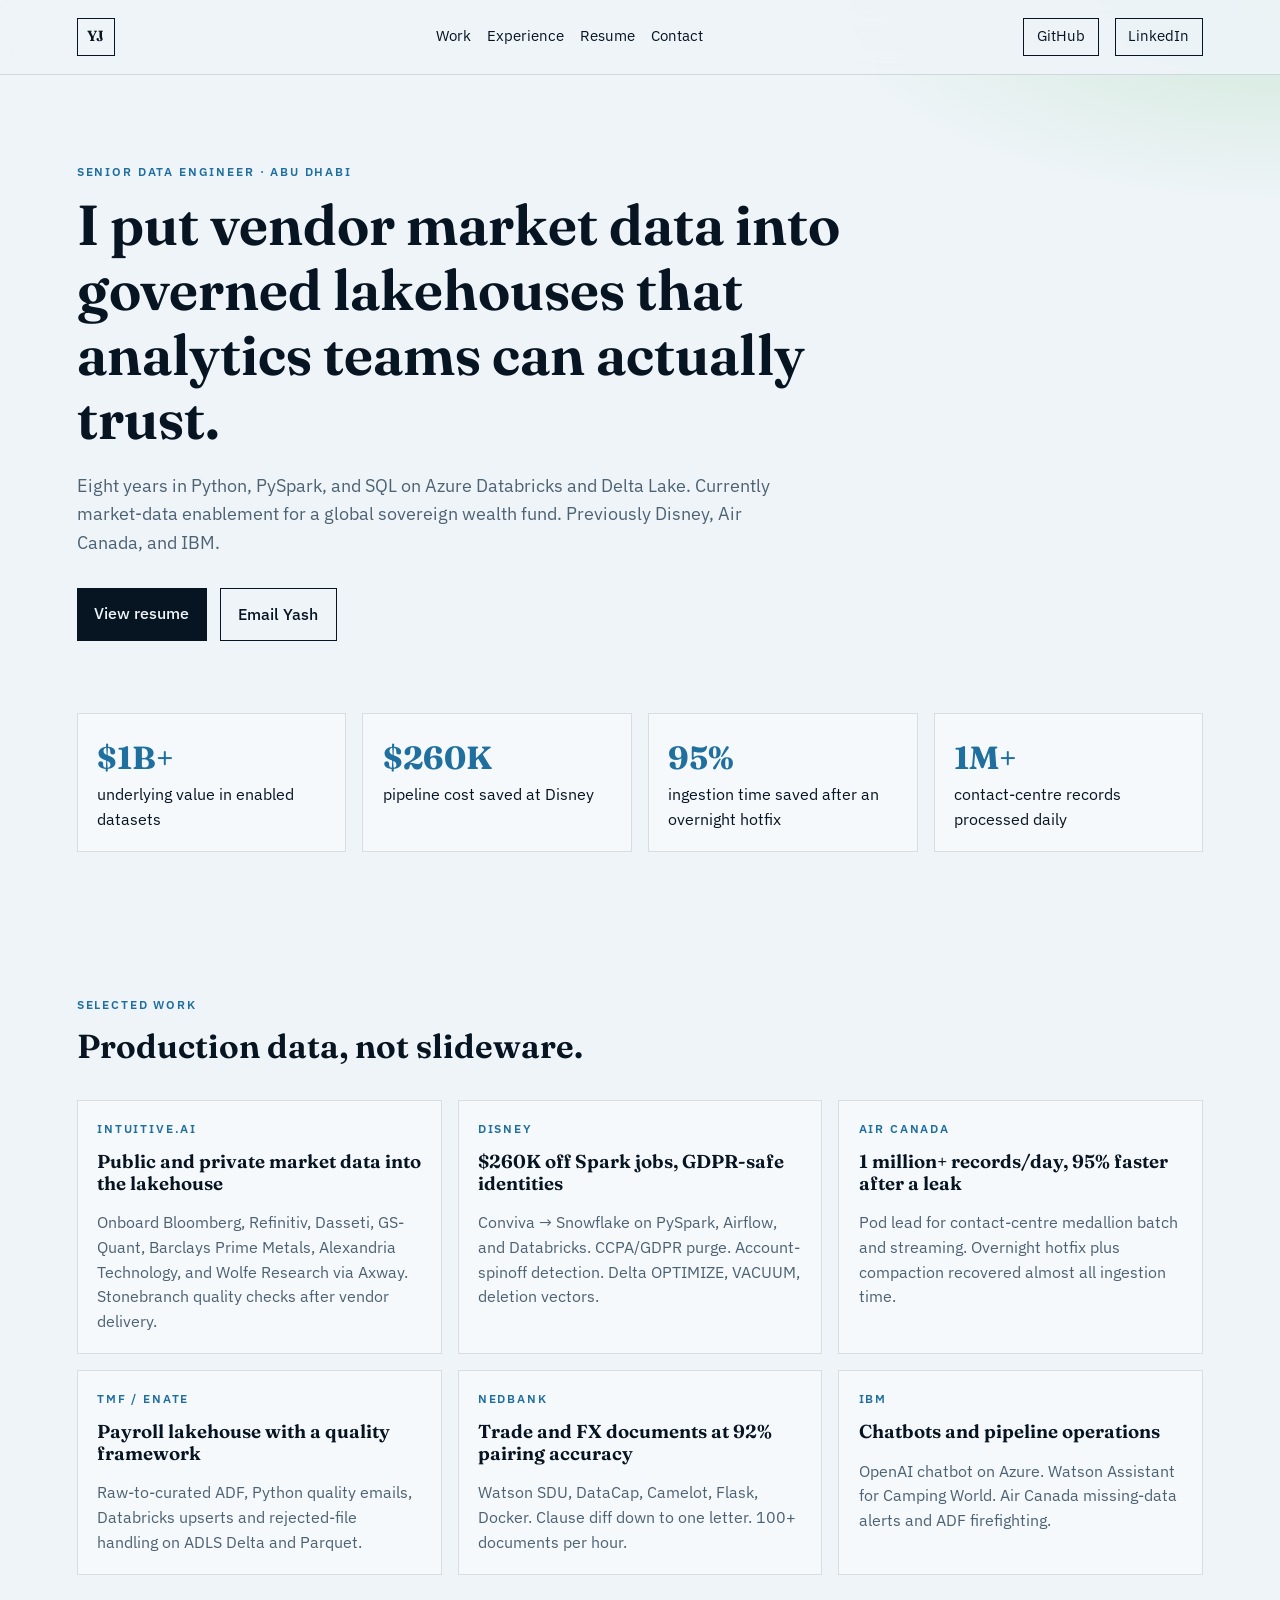
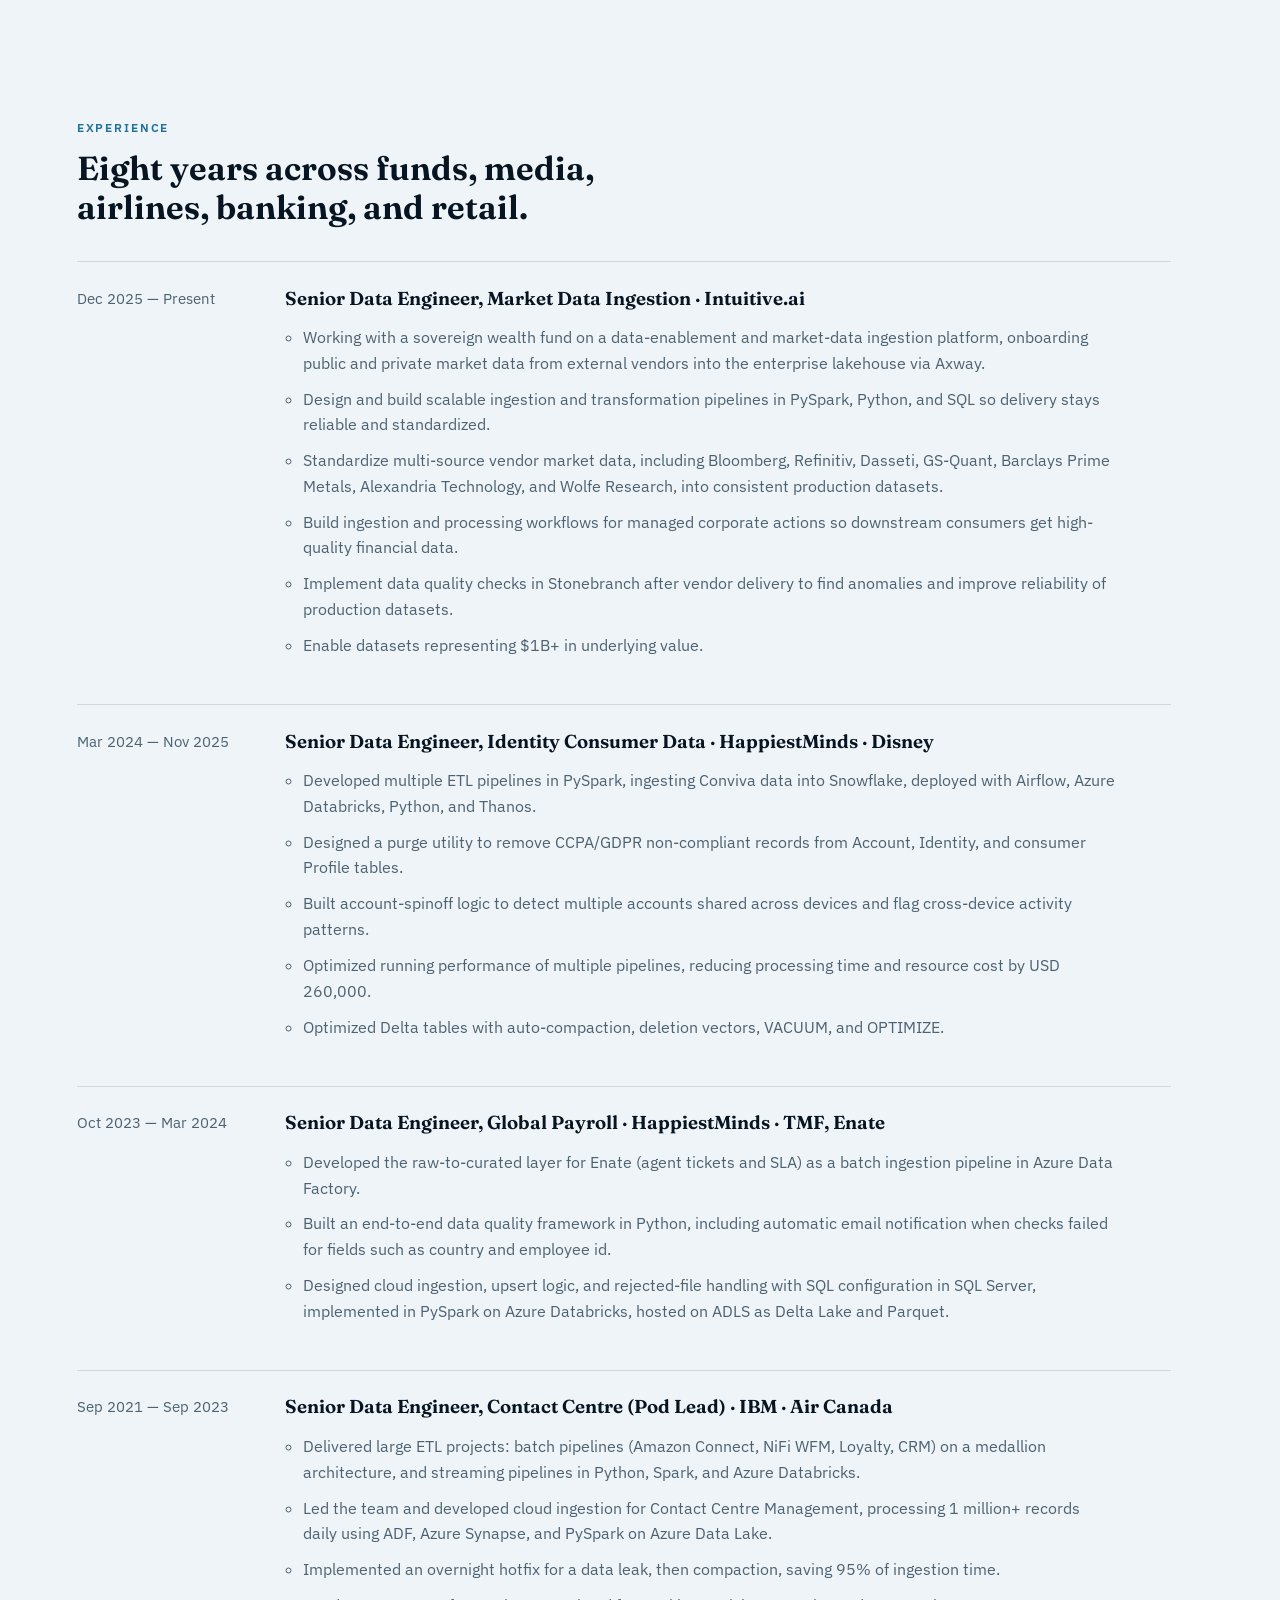
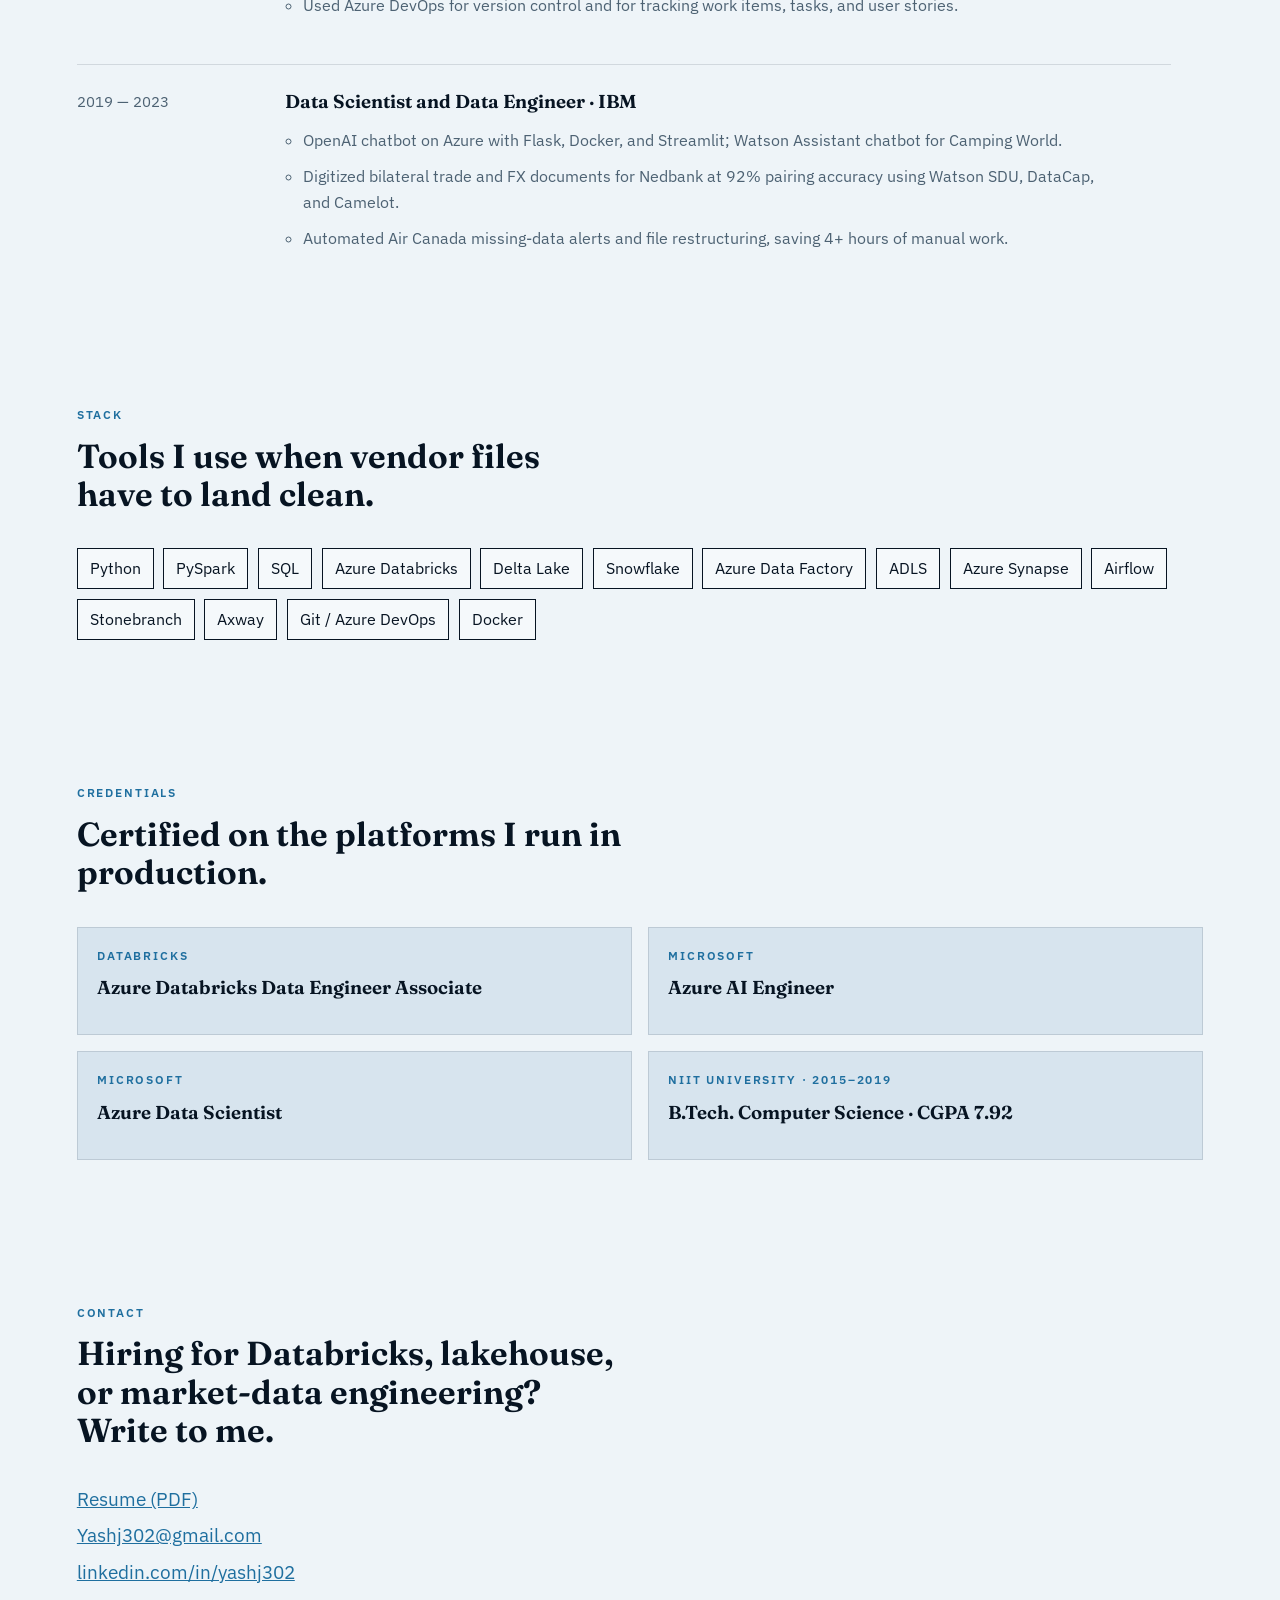
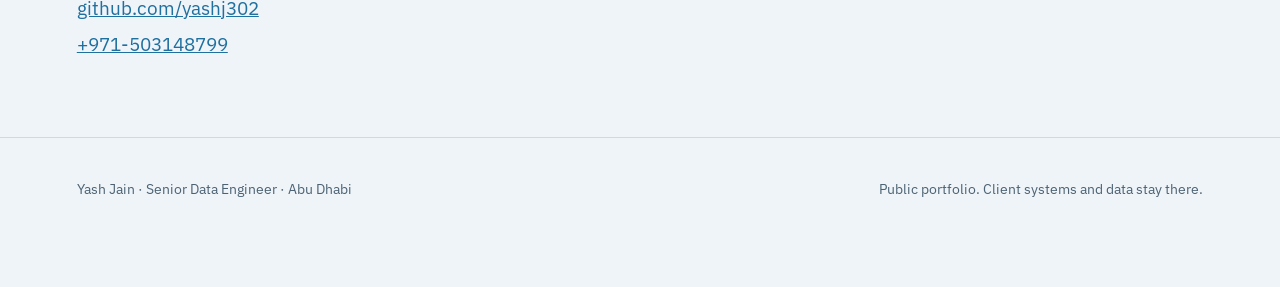
==== index.html @ 423d0233 "Rebuild the portfolio site from the current resume." ====
<!DOCTYPE html>
<html lang="en">
  <head>
    <meta charset="UTF-8" />
    <meta name="viewport" content="width=device-width, initial-scale=1" />
    <title>Yash Jain · Senior Data Engineer</title>
    <meta
      name="description"
      content="Yash Jain is a Senior Data Engineer in Abu Dhabi. Azure Databricks, PySpark, Delta Lake, Snowflake, and market-data ingestion."
    />
    <meta name="author" content="Yash Jain" />
    <link rel="canonical" href="https://yashj302.github.io/" />
    <link rel="icon" href="./favicon.svg" type="image/svg+xml" />
    <link rel="preconnect" href="https://fonts.googleapis.com" />
    <link rel="preconnect" href="https://fonts.gstatic.com" crossorigin />
    <link
      href="https://fonts.googleapis.com/css2?family=Fraunces:opsz,wght@9..144,500;9..144,640&family=IBM+Plex+Sans:wght@400;500;600&display=swap"
      rel="stylesheet"
    />
    <link rel="stylesheet" href="./styles.css" />
  </head>
  <body>
    <header class="nav">
      <a class="mark" href="#top">YJ</a>
      <nav aria-label="Primary">
        <a href="#selected">Work</a>
        <a href="#experience">Experience</a>
        <a href="./resume.html">Resume</a>
        <a href="#contact">Contact</a>
      </nav>
      <div class="nav-cta">
        <a class="ghost" href="https://github.com/yashj302" target="_blank" rel="noreferrer">GitHub</a>
        <a class="ghost" href="https://www.linkedin.com/in/yashj302/" target="_blank" rel="noreferrer">LinkedIn</a>
      </div>
    </header>

    <main id="top">
      <section class="hero">
        <p class="eyebrow">Senior Data Engineer · Abu Dhabi</p>
        <h1>I put vendor market data into governed lakehouses that analytics teams can actually trust.</h1>
        <p class="lede">
          Eight years in Python, PySpark, and SQL on Azure Databricks and Delta Lake. Currently market-data
          enablement for a global sovereign wealth fund. Previously Disney, Air Canada, and IBM.
        </p>
        <div class="cta-row">
          <a class="btn" href="./resume.html">View resume</a>
          <a class="btn btn-line" href="mailto:Yashj302@gmail.com">Email Yash</a>
        </div>
      </section>

      <section class="metrics" aria-label="Delivery metrics">
        <article><strong>$1B+</strong><span>underlying value in enabled datasets</span></article>
        <article><strong>$260K</strong><span>pipeline cost saved at Disney</span></article>
        <article><strong>95%</strong><span>ingestion time saved after an overnight hotfix</span></article>
        <article><strong>1M+</strong><span>contact-centre records processed daily</span></article>
      </section>

      <section id="selected" class="selected">
        <header class="section-head">
          <p class="eyebrow">Selected work</p>
          <h2>Production data, not slideware.</h2>
        </header>
        <div class="cases">
          <article>
            <p class="kicker">Intuitive.ai</p>
            <h3>Public and private market data into the lakehouse</h3>
            <p>Onboard Bloomberg, Refinitiv, Dasseti, GS-Quant, Barclays Prime Metals, Alexandria Technology, and Wolfe Research via Axway. Stonebranch quality checks after vendor delivery.</p>
          </article>
          <article>
            <p class="kicker">Disney</p>
            <h3>$260K off Spark jobs, GDPR-safe identities</h3>
            <p>Conviva → Snowflake on PySpark, Airflow, and Databricks. CCPA/GDPR purge. Account-spinoff detection. Delta OPTIMIZE, VACUUM, deletion vectors.</p>
          </article>
          <article>
            <p class="kicker">Air Canada</p>
            <h3>1 million+ records/day, 95% faster after a leak</h3>
            <p>Pod lead for contact-centre medallion batch and streaming. Overnight hotfix plus compaction recovered almost all ingestion time.</p>
          </article>
          <article>
            <p class="kicker">TMF / Enate</p>
            <h3>Payroll lakehouse with a quality framework</h3>
            <p>Raw-to-curated ADF, Python quality emails, Databricks upserts and rejected-file handling on ADLS Delta and Parquet.</p>
          </article>
          <article>
            <p class="kicker">Nedbank</p>
            <h3>Trade and FX documents at 92% pairing accuracy</h3>
            <p>Watson SDU, DataCap, Camelot, Flask, Docker. Clause diff down to one letter. 100+ documents per hour.</p>
          </article>
          <article>
            <p class="kicker">IBM</p>
            <h3>Chatbots and pipeline operations</h3>
            <p>OpenAI chatbot on Azure. Watson Assistant for Camping World. Air Canada missing-data alerts and ADF firefighting.</p>
          </article>
        </div>
      </section>

      <section id="experience" class="work">
        <header class="section-head">
          <p class="eyebrow">Experience</p>
          <h2>Eight years across funds, media, airlines, banking, and retail.</h2>
        </header>
        <ol class="timeline">
          <li>
            <div class="when">Dec 2025 — Present</div>
            <div class="what">
              <h3>Senior Data Engineer, Market Data Ingestion · Intuitive.ai</h3>
              <ul>
                <li>Working with a sovereign wealth fund on a data-enablement and market-data ingestion platform, onboarding public and private market data from external vendors into the enterprise lakehouse via Axway.</li>
                <li>Design and build scalable ingestion and transformation pipelines in PySpark, Python, and SQL so delivery stays reliable and standardized.</li>
                <li>Standardize multi-source vendor market data, including Bloomberg, Refinitiv, Dasseti, GS-Quant, Barclays Prime Metals, Alexandria Technology, and Wolfe Research, into consistent production datasets.</li>
                <li>Build ingestion and processing workflows for managed corporate actions so downstream consumers get high-quality financial data.</li>
                <li>Implement data quality checks in Stonebranch after vendor delivery to find anomalies and improve reliability of production datasets.</li>
                <li>Enable datasets representing $1B+ in underlying value.</li>
              </ul>
            </div>
          </li>
          <li>
            <div class="when">Mar 2024 — Nov 2025</div>
            <div class="what">
              <h3>Senior Data Engineer, Identity Consumer Data · HappiestMinds · Disney</h3>
              <ul>
                <li>Developed multiple ETL pipelines in PySpark, ingesting Conviva data into Snowflake, deployed with Airflow, Azure Databricks, Python, and Thanos.</li>
                <li>Designed a purge utility to remove CCPA/GDPR non-compliant records from Account, Identity, and consumer Profile tables.</li>
                <li>Built account-spinoff logic to detect multiple accounts shared across devices and flag cross-device activity patterns.</li>
                <li>Optimized running performance of multiple pipelines, reducing processing time and resource cost by USD 260,000.</li>
                <li>Optimized Delta tables with auto-compaction, deletion vectors, VACUUM, and OPTIMIZE.</li>
              </ul>
            </div>
          </li>
          <li>
            <div class="when">Oct 2023 — Mar 2024</div>
            <div class="what">
              <h3>Senior Data Engineer, Global Payroll · HappiestMinds · TMF, Enate</h3>
              <ul>
                <li>Developed the raw-to-curated layer for Enate (agent tickets and SLA) as a batch ingestion pipeline in Azure Data Factory.</li>
                <li>Built an end-to-end data quality framework in Python, including automatic email notification when checks failed for fields such as country and employee id.</li>
                <li>Designed cloud ingestion, upsert logic, and rejected-file handling with SQL configuration in SQL Server, implemented in PySpark on Azure Databricks, hosted on ADLS as Delta Lake and Parquet.</li>
              </ul>
            </div>
          </li>
          <li>
            <div class="when">Sep 2021 — Sep 2023</div>
            <div class="what">
              <h3>Senior Data Engineer, Contact Centre (Pod Lead) · IBM · Air Canada</h3>
              <ul>
                <li>Delivered large ETL projects: batch pipelines (Amazon Connect, NiFi WFM, Loyalty, CRM) on a medallion architecture, and streaming pipelines in Python, Spark, and Azure Databricks.</li>
                <li>Led the team and developed cloud ingestion for Contact Centre Management, processing 1 million+ records daily using ADF, Azure Synapse, and PySpark on Azure Data Lake.</li>
                <li>Implemented an overnight hotfix for a data leak, then compaction, saving 95% of ingestion time.</li>
                <li>Used Azure DevOps for version control and for tracking work items, tasks, and user stories.</li>
              </ul>
            </div>
          </li>
          <li>
            <div class="when">2019 — 2023</div>
            <div class="what">
              <h3>Data Scientist and Data Engineer · IBM</h3>
              <ul>
                <li>OpenAI chatbot on Azure with Flask, Docker, and Streamlit; Watson Assistant chatbot for Camping World.</li>
                <li>Digitized bilateral trade and FX documents for Nedbank at 92% pairing accuracy using Watson SDU, DataCap, and Camelot.</li>
                <li>Automated Air Canada missing-data alerts and file restructuring, saving 4+ hours of manual work.</li>
              </ul>
            </div>
          </li>
        </ol>
      </section>

      <section id="stack" class="stack">
        <header class="section-head">
          <p class="eyebrow">Stack</p>
          <h2>Tools I use when vendor files have to land clean.</h2>
        </header>
        <div class="pills">
          <span>Python</span><span>PySpark</span><span>SQL</span>
          <span>Azure Databricks</span><span>Delta Lake</span><span>Snowflake</span>
          <span>Azure Data Factory</span><span>ADLS</span><span>Azure Synapse</span>
          <span>Airflow</span><span>Stonebranch</span><span>Axway</span>
          <span>Git / Azure DevOps</span><span>Docker</span>
        </div>
      </section>

      <section id="certs" class="certs">
        <header class="section-head">
          <p class="eyebrow">Credentials</p>
          <h2>Certified on the platforms I run in production.</h2>
        </header>
        <div class="card-row">
          <article><p class="kicker">Databricks</p><h3>Azure Databricks Data Engineer Associate</h3></article>
          <article><p class="kicker">Microsoft</p><h3>Azure AI Engineer</h3></article>
          <article><p class="kicker">Microsoft</p><h3>Azure Data Scientist</h3></article>
          <article><p class="kicker">NIIT University · 2015–2019</p><h3>B.Tech. Computer Science · CGPA 7.92</h3></article>
        </div>
      </section>

      <section id="contact" class="contact">
        <header class="section-head">
          <p class="eyebrow">Contact</p>
          <h2>Hiring for Databricks, lakehouse, or market-data engineering? Write to me.</h2>
        </header>
        <ul class="links">
          <li><a href="./resume.html">Resume (PDF)</a></li>
          <li><a href="mailto:Yashj302@gmail.com">Yashj302@gmail.com</a></li>
          <li><a href="https://www.linkedin.com/in/yashj302/" target="_blank" rel="noreferrer">linkedin.com/in/yashj302</a></li>
          <li><a href="https://github.com/yashj302" target="_blank" rel="noreferrer">github.com/yashj302</a></li>
          <li><a href="tel:+971503148799">+971-503148799</a></li>
        </ul>
      </section>
    </main>
    <footer>
      <p>Yash Jain · Senior Data Engineer · Abu Dhabi</p>
      <p>Public portfolio. Client systems and data stay there.</p>
    </footer>
  </body>
</html>
---- styles.css ----
:root {
  --ink: #071422;
  --paper: #eef4f8;
  --paper-2: #d7e4ee;
  --azure: #1f6f9f;
  --sky: #3d9cf0;
  --muted: #4d6273;
  --line: rgba(7, 20, 34, 0.12);
}

* { box-sizing: border-box; }
html { scroll-behavior: smooth; scroll-padding-top: 4.5rem; }
body {
  margin: 0;
  color: var(--ink);
  background:
    radial-gradient(1100px 480px at 8% -8%, #c5def0 0%, transparent 55%),
    radial-gradient(900px 400px at 100% 0%, #cfe8d8 0%, transparent 50%),
    var(--paper);
  font-family: "IBM Plex Sans", system-ui, sans-serif;
  line-height: 1.55;
}
.nav, main, footer { position: relative; z-index: 1; }
.nav {
  display: flex;
  align-items: center;
  justify-content: space-between;
  gap: 1rem;
  padding: 1.1rem 6vw;
  position: sticky;
  top: 0;
  z-index: 5;
  backdrop-filter: blur(12px);
  background: rgba(238, 244, 248, 0.92);
  border-bottom: 1px solid var(--line);
}
.nav nav, .nav-cta { display: flex; gap: 1rem; align-items: center; }
.mark {
  font-family: Fraunces, Georgia, serif;
  font-weight: 640;
  text-decoration: none;
  color: var(--ink);
  border: 1.5px solid var(--ink);
  width: 2.4rem;
  height: 2.4rem;
  display: grid;
  place-items: center;
}
a { color: var(--azure); }
.nav a { text-decoration: none; color: var(--ink); font-size: 0.92rem; }
.ghost { border: 1px solid var(--ink); padding: 0.4rem 0.8rem; }
.hero, .work, .stack, .certs, .contact, .metrics, .selected, footer { padding: 4.5rem 6vw; }
.hero { padding-top: 5.5rem; max-width: 58rem; }
.work { max-width: 78rem; }
.eyebrow, .kicker {
  text-transform: uppercase;
  letter-spacing: 0.16em;
  font-size: 0.72rem;
  color: var(--azure);
  font-weight: 600;
  margin: 0 0 0.8rem;
}
h1, h2, h3 { font-family: Fraunces, Georgia, serif; font-weight: 640; line-height: 1.15; margin: 0 0 1rem; }
h1 { font-size: clamp(2.1rem, 4.4vw, 3.8rem); }
h2 { font-size: clamp(1.6rem, 2.6vw, 2.4rem); max-width: 34rem; }
.lede { font-size: 1.15rem; color: var(--muted); max-width: 44rem; }
.cta-row { display: flex; gap: 0.8rem; margin-top: 2rem; flex-wrap: wrap; }
.btn {
  background: var(--ink);
  color: var(--paper);
  text-decoration: none;
  padding: 0.8rem 1.1rem;
  font-weight: 500;
  display: inline-block;
}
.btn-line { background: transparent; color: var(--ink); border: 1px solid var(--ink); }
.metrics { display: grid; grid-template-columns: repeat(4, 1fr); gap: 1rem; padding-top: 0; }
.metrics article, .cases article, .card-row article {
  background: rgba(255, 255, 255, 0.5);
  border: 1px solid var(--line);
  padding: 1.2rem;
}
.metrics strong { display: block; font-family: Fraunces, Georgia, serif; font-size: 2rem; color: var(--azure); }
.section-head { margin-bottom: 2.2rem; }
.cases { display: grid; grid-template-columns: repeat(3, 1fr); gap: 1rem; }
.cases p:last-child { color: var(--muted); margin: 0; }
.timeline { list-style: none; padding: 0; margin: 0; display: grid; gap: 2.2rem; }
.timeline > li {
  display: grid;
  grid-template-columns: 11rem minmax(0, 1fr);
  gap: 2rem;
  border-top: 1px solid var(--line);
  padding-top: 1.6rem;
}
.when { color: var(--muted); font-size: 0.92rem; }
.what h3 { max-width: none; }
.what ul { margin: 0.8rem 0 0; padding-left: 1.15rem; color: var(--muted); max-width: 52rem; }
.what li { margin: 0.65rem 0; line-height: 1.6; }
.pills { display: flex; flex-wrap: wrap; gap: 0.6rem; }
.pills span { border: 1px solid var(--ink); padding: 0.45rem 0.75rem; background: rgba(255, 255, 255, 0.4); }
.card-row { display: grid; grid-template-columns: repeat(2, 1fr); gap: 1rem; }
.card-row article { background: var(--paper-2); }
.links { list-style: none; padding: 0; margin: 0; font-size: 1.2rem; }
.links li { margin: 0.4rem 0; }
footer {
  display: flex;
  justify-content: space-between;
  gap: 1rem;
  color: var(--muted);
  font-size: 0.9rem;
  border-top: 1px solid var(--line);
  padding-top: 1.6rem;
}
@media (max-width: 960px) { .cases { grid-template-columns: 1fr 1fr; } }
@media (max-width: 860px) {
  .metrics, .timeline > li, .card-row, .cases, footer {
    grid-template-columns: 1fr;
    display: grid;
  }
  .nav nav { display: none; }
}
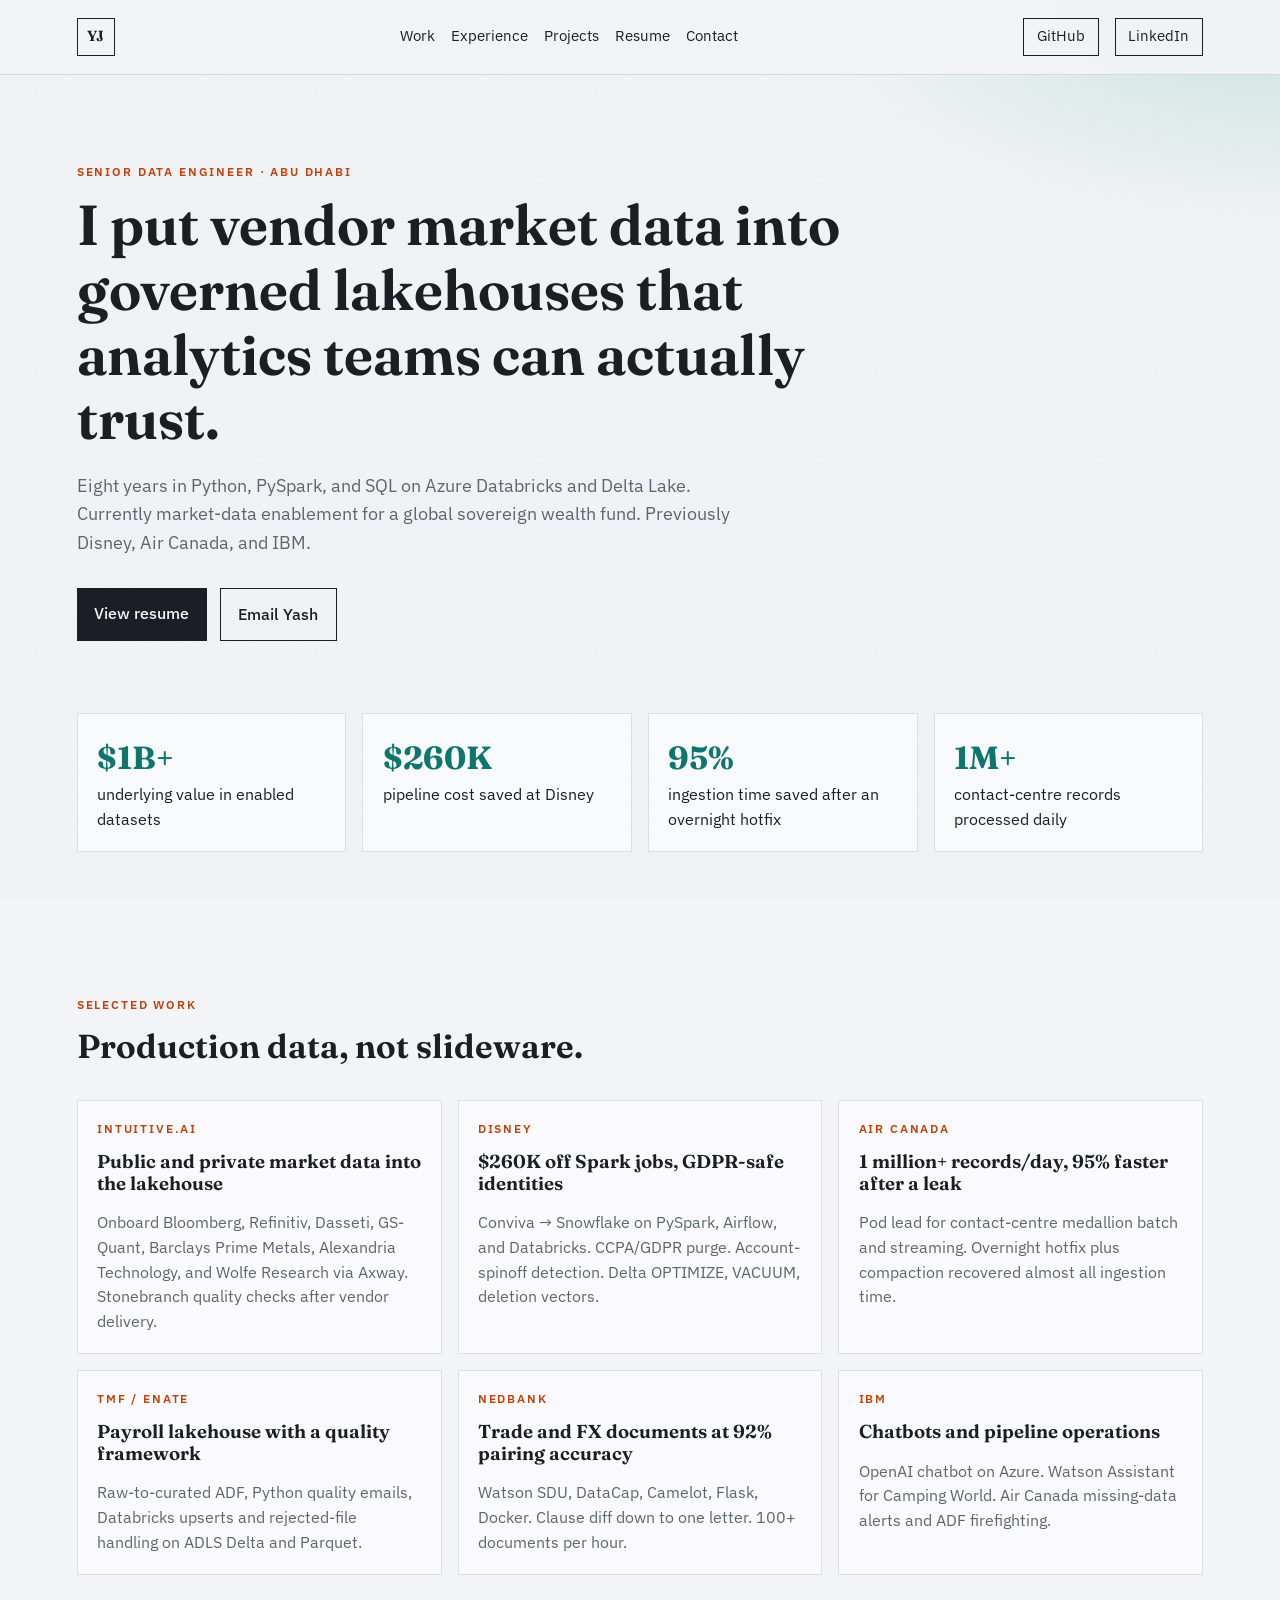
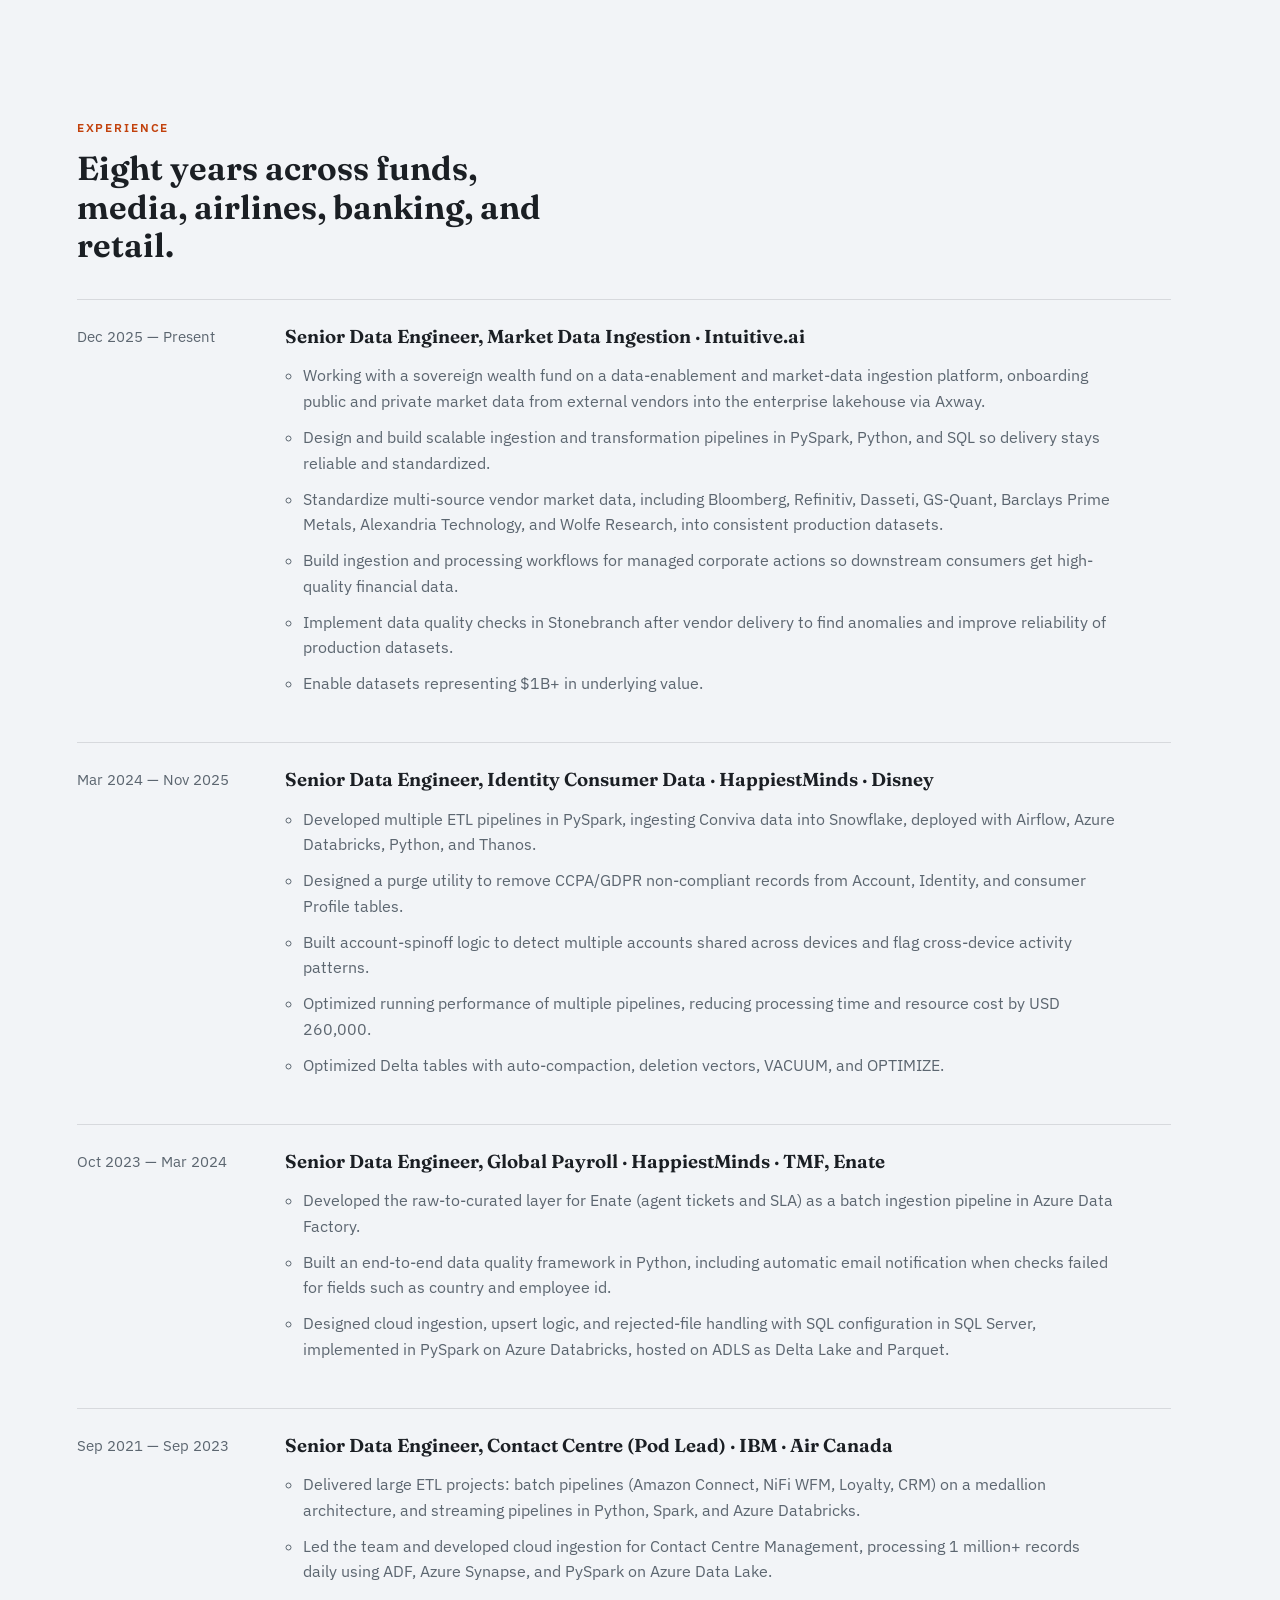
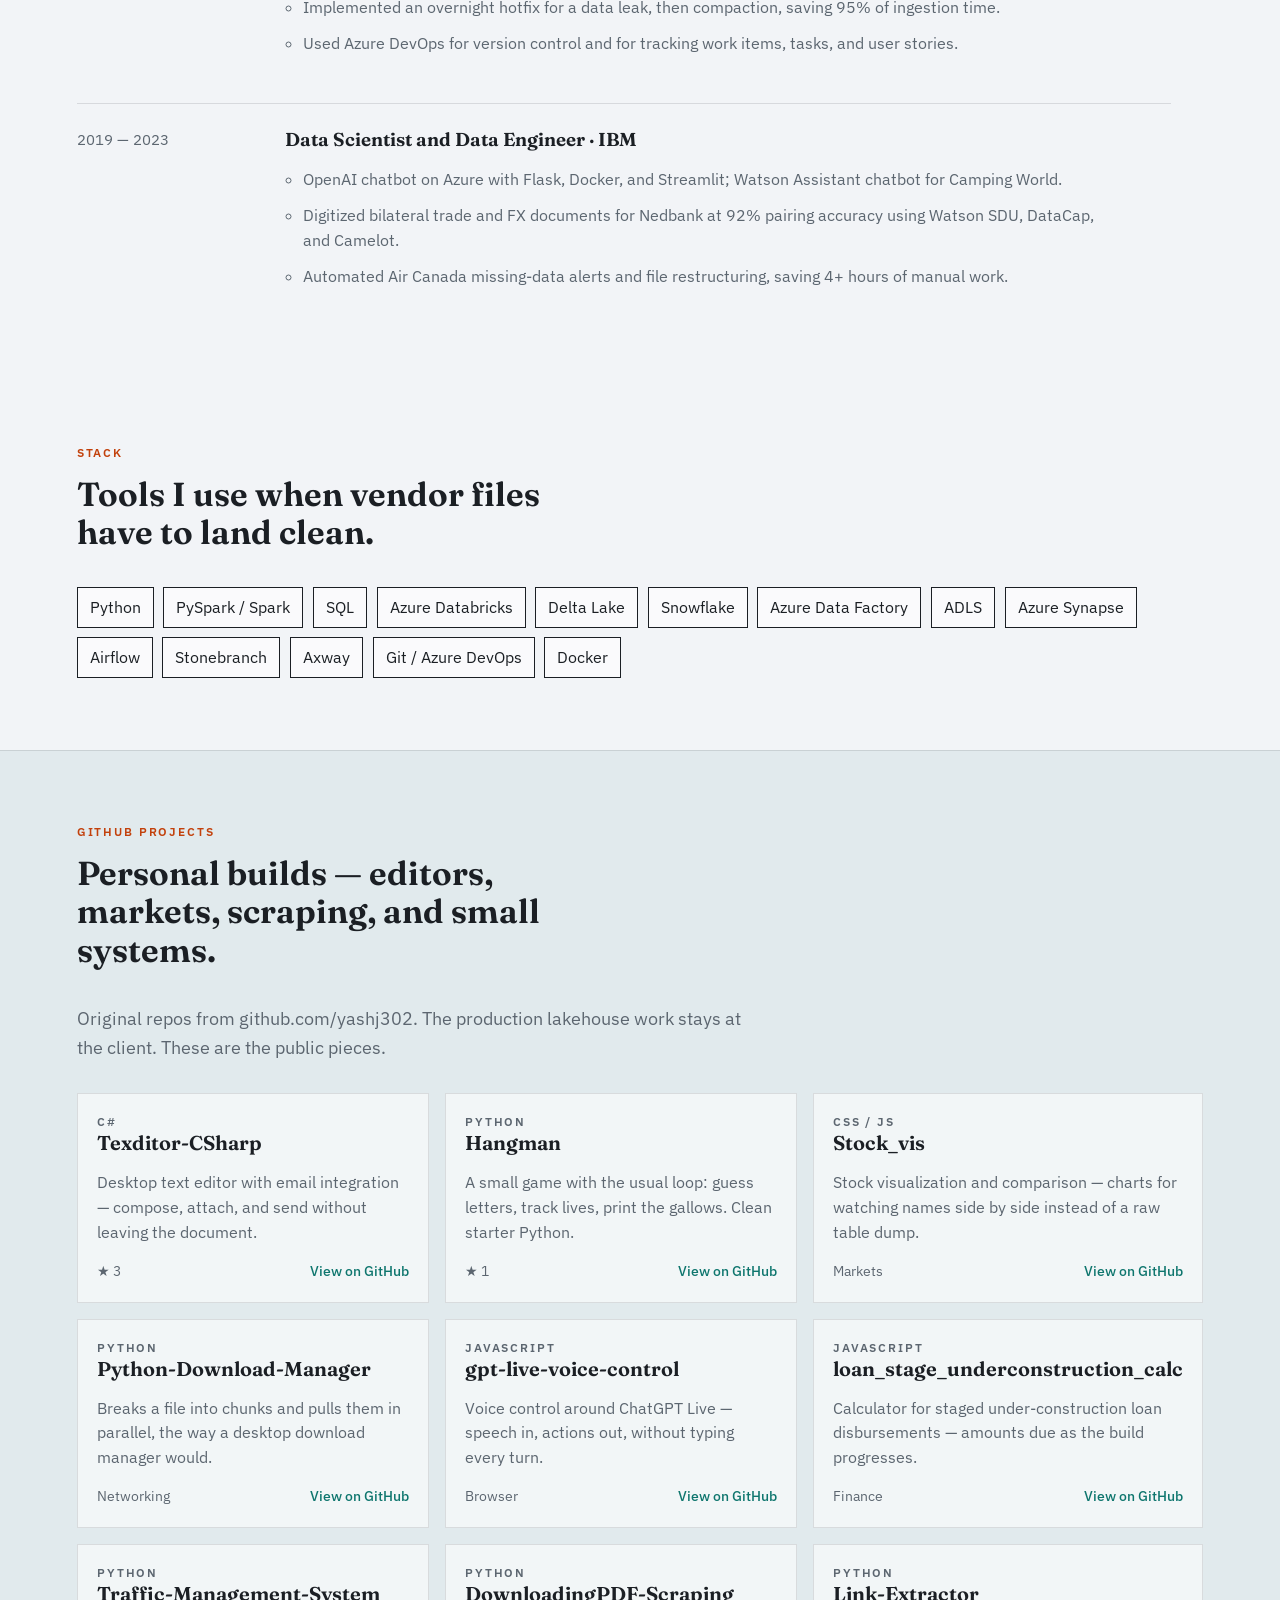
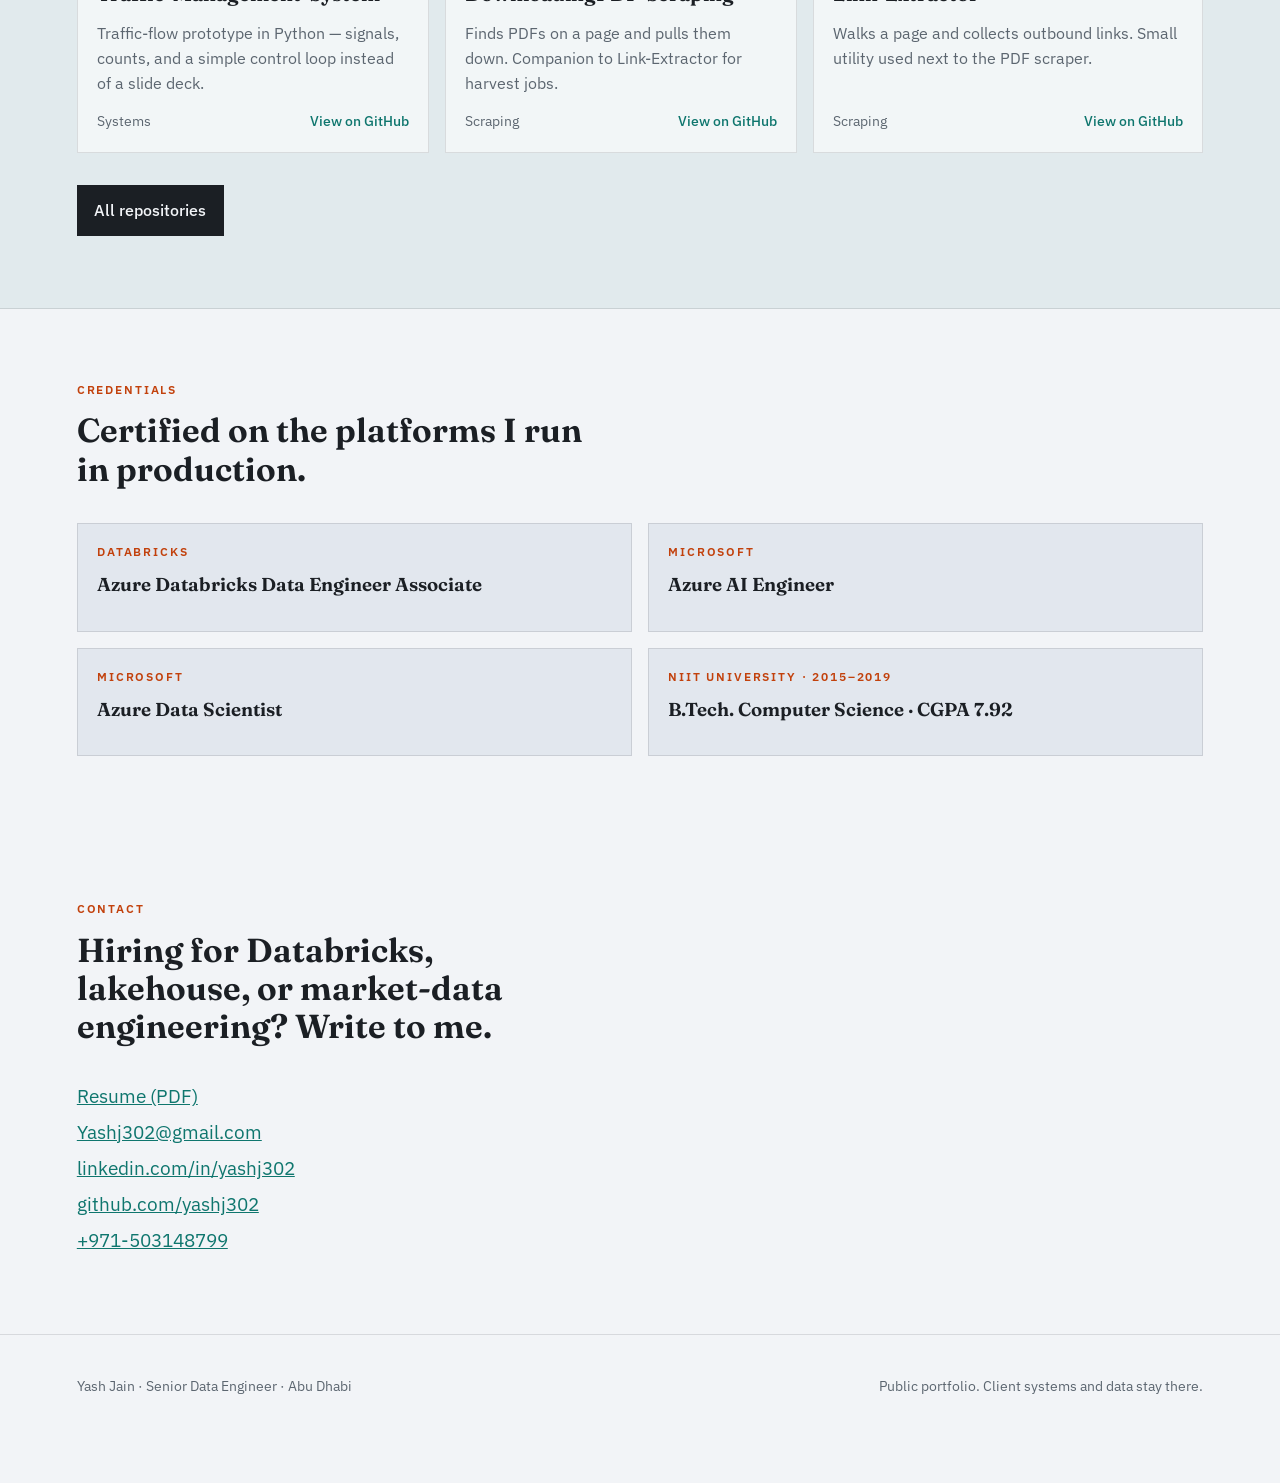
==== commit 68b9bde2: "Rebuild the portfolio to match the Simran layout with a saffron-teal theme and GitHub projects." ====
--- a/index.html
+++ b/index.html
@@ -10,6 +10,14 @@
     />
     <meta name="author" content="Yash Jain" />
     <link rel="canonical" href="https://yashj302.github.io/" />
+    <meta property="og:title" content="Yash Jain · Senior Data Engineer" />
+    <meta
+      property="og:description"
+      content="Vendor market data into governed lakehouses. Azure Databricks, Delta Lake, PySpark. $260K pipeline savings. 1M+ records a day."
+    />
+    <meta property="og:type" content="website" />
+    <meta property="og:url" content="https://yashj302.github.io/" />
+    <meta name="twitter:card" content="summary_large_image" />
     <link rel="icon" href="./favicon.svg" type="image/svg+xml" />
     <link rel="preconnect" href="https://fonts.googleapis.com" />
     <link rel="preconnect" href="https://fonts.gstatic.com" crossorigin />
@@ -17,14 +25,16 @@
       href="https://fonts.googleapis.com/css2?family=Fraunces:opsz,wght@9..144,500;9..144,640&family=IBM+Plex+Sans:wght@400;500;600&display=swap"
       rel="stylesheet"
     />
-    <link rel="stylesheet" href="./styles.css" />
+    <link rel="stylesheet" href="./styles.css?v=4" />
   </head>
   <body>
+    <div class="grain" aria-hidden="true"></div>
     <header class="nav">
       <a class="mark" href="#top">YJ</a>
       <nav aria-label="Primary">
         <a href="#selected">Work</a>
         <a href="#experience">Experience</a>
+        <a href="#projects">Projects</a>
         <a href="./resume.html">Resume</a>
         <a href="#contact">Contact</a>
       </nav>
@@ -48,11 +58,23 @@
         </div>
       </section>
 
-      <section class="metrics" aria-label="Delivery metrics">
-        <article><strong>$1B+</strong><span>underlying value in enabled datasets</span></article>
-        <article><strong>$260K</strong><span>pipeline cost saved at Disney</span></article>
-        <article><strong>95%</strong><span>ingestion time saved after an overnight hotfix</span></article>
-        <article><strong>1M+</strong><span>contact-centre records processed daily</span></article>
+      <section class="metrics" aria-label="Delivery metrics from production work">
+        <article>
+          <strong>$1B+</strong>
+          <span>underlying value in enabled datasets</span>
+        </article>
+        <article>
+          <strong>$260K</strong>
+          <span>pipeline cost saved at Disney</span>
+        </article>
+        <article>
+          <strong>95%</strong>
+          <span>ingestion time saved after an overnight hotfix</span>
+        </article>
+        <article>
+          <strong>1M+</strong>
+          <span>contact-centre records processed daily</span>
+        </article>
       </section>
 
       <section id="selected" class="selected">
@@ -170,11 +192,117 @@
           <h2>Tools I use when vendor files have to land clean.</h2>
         </header>
         <div class="pills">
-          <span>Python</span><span>PySpark</span><span>SQL</span>
-          <span>Azure Databricks</span><span>Delta Lake</span><span>Snowflake</span>
-          <span>Azure Data Factory</span><span>ADLS</span><span>Azure Synapse</span>
-          <span>Airflow</span><span>Stonebranch</span><span>Axway</span>
-          <span>Git / Azure DevOps</span><span>Docker</span>
+          <span>Python</span>
+          <span>PySpark / Spark</span>
+          <span>SQL</span>
+          <span>Azure Databricks</span>
+          <span>Delta Lake</span>
+          <span>Snowflake</span>
+          <span>Azure Data Factory</span>
+          <span>ADLS</span>
+          <span>Azure Synapse</span>
+          <span>Airflow</span>
+          <span>Stonebranch</span>
+          <span>Axway</span>
+          <span>Git / Azure DevOps</span>
+          <span>Docker</span>
+        </div>
+      </section>
+
+      <section id="projects" class="projects">
+        <header class="section-head">
+          <p class="eyebrow">GitHub projects</p>
+          <h2>Personal builds — editors, markets, scraping, and small systems.</h2>
+        </header>
+        <p class="lede">
+          Original repos from github.com/yashj302. The production lakehouse work stays at the client. These are the
+          public pieces.
+        </p>
+        <div class="project-grid">
+          <article>
+            <p class="kicker">C#</p>
+            <h3>Texditor-CSharp</h3>
+            <p>Desktop text editor with email integration — compose, attach, and send without leaving the document.</p>
+            <div class="repo-meta">
+              <span>★ 3</span>
+              <a href="https://github.com/yashj302/Texditor-CSharp" target="_blank" rel="noreferrer">View on GitHub</a>
+            </div>
+          </article>
+          <article>
+            <p class="kicker">Python</p>
+            <h3>Hangman</h3>
+            <p>A small game with the usual loop: guess letters, track lives, print the gallows. Clean starter Python.</p>
+            <div class="repo-meta">
+              <span>★ 1</span>
+              <a href="https://github.com/yashj302/Hangman" target="_blank" rel="noreferrer">View on GitHub</a>
+            </div>
+          </article>
+          <article>
+            <p class="kicker">CSS / JS</p>
+            <h3>Stock_vis</h3>
+            <p>Stock visualization and comparison — charts for watching names side by side instead of a raw table dump.</p>
+            <div class="repo-meta">
+              <span>Markets</span>
+              <a href="https://github.com/yashj302/Stock_vis" target="_blank" rel="noreferrer">View on GitHub</a>
+            </div>
+          </article>
+          <article>
+            <p class="kicker">Python</p>
+            <h3>Python-Download-Manager</h3>
+            <p>Breaks a file into chunks and pulls them in parallel, the way a desktop download manager would.</p>
+            <div class="repo-meta">
+              <span>Networking</span>
+              <a href="https://github.com/yashj302/Python-Download-Manager" target="_blank" rel="noreferrer">View on GitHub</a>
+            </div>
+          </article>
+          <article>
+            <p class="kicker">JavaScript</p>
+            <h3>gpt-live-voice-control</h3>
+            <p>Voice control around ChatGPT Live — speech in, actions out, without typing every turn.</p>
+            <div class="repo-meta">
+              <span>Browser</span>
+              <a href="https://github.com/yashj302/gpt-live-voice-control" target="_blank" rel="noreferrer">View on GitHub</a>
+            </div>
+          </article>
+          <article>
+            <p class="kicker">JavaScript</p>
+            <h3>loan_stage_underconstruction_calc</h3>
+            <p>Calculator for staged under-construction loan disbursements — amounts due as the build progresses.</p>
+            <div class="repo-meta">
+              <span>Finance</span>
+              <a href="https://github.com/yashj302/loan_stage_underconstruction_calc" target="_blank" rel="noreferrer">View on GitHub</a>
+            </div>
+          </article>
+          <article>
+            <p class="kicker">Python</p>
+            <h3>Traffic-Management-System</h3>
+            <p>Traffic-flow prototype in Python — signals, counts, and a simple control loop instead of a slide deck.</p>
+            <div class="repo-meta">
+              <span>Systems</span>
+              <a href="https://github.com/yashj302/Traffic-Management-System" target="_blank" rel="noreferrer">View on GitHub</a>
+            </div>
+          </article>
+          <article>
+            <p class="kicker">Python</p>
+            <h3>DownloadingPDF-Scraping</h3>
+            <p>Finds PDFs on a page and pulls them down. Companion to Link-Extractor for harvest jobs.</p>
+            <div class="repo-meta">
+              <span>Scraping</span>
+              <a href="https://github.com/yashj302/DownloadingPDF-Scraping" target="_blank" rel="noreferrer">View on GitHub</a>
+            </div>
+          </article>
+          <article>
+            <p class="kicker">Python</p>
+            <h3>Link-Extractor</h3>
+            <p>Walks a page and collects outbound links. Small utility used next to the PDF scraper.</p>
+            <div class="repo-meta">
+              <span>Scraping</span>
+              <a href="https://github.com/yashj302/Link-Extractor" target="_blank" rel="noreferrer">View on GitHub</a>
+            </div>
+          </article>
+        </div>
+        <div class="cta-row">
+          <a class="btn" href="https://github.com/yashj302?tab=repositories" target="_blank" rel="noreferrer">All repositories</a>
         </div>
       </section>
 
@@ -184,10 +312,22 @@
           <h2>Certified on the platforms I run in production.</h2>
         </header>
         <div class="card-row">
-          <article><p class="kicker">Databricks</p><h3>Azure Databricks Data Engineer Associate</h3></article>
-          <article><p class="kicker">Microsoft</p><h3>Azure AI Engineer</h3></article>
-          <article><p class="kicker">Microsoft</p><h3>Azure Data Scientist</h3></article>
-          <article><p class="kicker">NIIT University · 2015–2019</p><h3>B.Tech. Computer Science · CGPA 7.92</h3></article>
+          <article>
+            <p class="kicker">Databricks</p>
+            <h3>Azure Databricks Data Engineer Associate</h3>
+          </article>
+          <article>
+            <p class="kicker">Microsoft</p>
+            <h3>Azure AI Engineer</h3>
+          </article>
+          <article>
+            <p class="kicker">Microsoft</p>
+            <h3>Azure Data Scientist</h3>
+          </article>
+          <article>
+            <p class="kicker">NIIT University · 2015–2019</p>
+            <h3>B.Tech. Computer Science · CGPA 7.92</h3>
+          </article>
         </div>
       </section>
 
@@ -205,6 +345,7 @@
         </ul>
       </section>
     </main>
+
     <footer>
       <p>Yash Jain · Senior Data Engineer · Abu Dhabi</p>
       <p>Public portfolio. Client systems and data stay there.</p>
--- a/styles.css
+++ b/styles.css
@@ -1,26 +1,50 @@
 :root {
-  --ink: #071422;
-  --paper: #eef4f8;
-  --paper-2: #d7e4ee;
-  --azure: #1f6f9f;
-  --sky: #3d9cf0;
-  --muted: #4d6273;
-  --line: rgba(7, 20, 34, 0.12);
-}
-
-* { box-sizing: border-box; }
-html { scroll-behavior: smooth; scroll-padding-top: 4.5rem; }
+  --ink: #1b1f24;
+  --paper: #f2f4f7;
+  --paper-2: #e2e7ee;
+  --saffron: #c2410c;
+  --teal: #0f766e;
+  --muted: #5c6670;
+  --line: rgba(27, 31, 36, 0.12);
+  --wash: rgba(255, 255, 255, 0.58);
+}
+
+* {
+  box-sizing: border-box;
+}
+
+html {
+  scroll-behavior: smooth;
+  scroll-padding-top: 4.5rem;
+}
+
 body {
   margin: 0;
   color: var(--ink);
   background:
-    radial-gradient(1100px 480px at 8% -8%, #c5def0 0%, transparent 55%),
-    radial-gradient(900px 400px at 100% 0%, #cfe8d8 0%, transparent 50%),
+    radial-gradient(1100px 520px at 8% -12%, #f3d5c4 0%, transparent 58%),
+    radial-gradient(900px 420px at 100% 0%, #c9e4df 0%, transparent 52%),
     var(--paper);
   font-family: "IBM Plex Sans", system-ui, sans-serif;
   line-height: 1.55;
 }
-.nav, main, footer { position: relative; z-index: 1; }
+
+.grain {
+  pointer-events: none;
+  position: fixed;
+  inset: 0;
+  opacity: 0.07;
+  background-image: url("data:image/svg+xml,%3Csvg xmlns='http://www.w3.org/2000/svg' width='140' height='140'%3E%3Cfilter id='n'%3E%3CfeTurbulence type='fractalNoise' baseFrequency='.8' numOctaves='2'/%3E%3C/filter%3E%3Crect width='100%25' height='100%25' filter='url(%23n)'/%3E%3C/svg%3E");
+  z-index: 0;
+}
+
+.nav,
+main,
+footer {
+  position: relative;
+  z-index: 1;
+}
+
 .nav {
   display: flex;
   align-items: center;
@@ -31,13 +55,21 @@
   top: 0;
   z-index: 5;
   backdrop-filter: blur(12px);
-  background: rgba(238, 244, 248, 0.92);
+  background: rgba(242, 244, 247, 0.92);
   border-bottom: 1px solid var(--line);
 }
-.nav nav, .nav-cta { display: flex; gap: 1rem; align-items: center; }
+
+.nav nav,
+.nav-cta {
+  display: flex;
+  gap: 1rem;
+  align-items: center;
+}
+
 .mark {
   font-family: Fraunces, Georgia, serif;
   font-weight: 640;
+  letter-spacing: 0.04em;
   text-decoration: none;
   color: var(--ink);
   border: 1.5px solid var(--ink);
@@ -46,25 +78,84 @@
   display: grid;
   place-items: center;
 }
-a { color: var(--azure); }
-.nav a { text-decoration: none; color: var(--ink); font-size: 0.92rem; }
-.ghost { border: 1px solid var(--ink); padding: 0.4rem 0.8rem; }
-.hero, .work, .stack, .certs, .contact, .metrics, .selected, footer { padding: 4.5rem 6vw; }
-.hero { padding-top: 5.5rem; max-width: 58rem; }
-.work { max-width: 78rem; }
-.eyebrow, .kicker {
+
+a {
+  color: var(--teal);
+}
+
+.nav a {
+  text-decoration: none;
+  color: var(--ink);
+  font-size: 0.92rem;
+}
+
+.ghost {
+  border: 1px solid var(--ink);
+  padding: 0.4rem 0.8rem;
+}
+
+.hero,
+.work,
+.stack,
+.certs,
+.contact,
+.metrics,
+.selected,
+.projects,
+footer {
+  padding: 4.5rem 6vw;
+}
+
+.work {
+  max-width: 78rem;
+}
+
+.hero {
+  padding-top: 5.5rem;
+  max-width: 58rem;
+}
+
+.eyebrow,
+.kicker {
   text-transform: uppercase;
   letter-spacing: 0.16em;
   font-size: 0.72rem;
-  color: var(--azure);
+  color: var(--saffron);
   font-weight: 600;
   margin: 0 0 0.8rem;
 }
-h1, h2, h3 { font-family: Fraunces, Georgia, serif; font-weight: 640; line-height: 1.15; margin: 0 0 1rem; }
-h1 { font-size: clamp(2.1rem, 4.4vw, 3.8rem); }
-h2 { font-size: clamp(1.6rem, 2.6vw, 2.4rem); max-width: 34rem; }
-.lede { font-size: 1.15rem; color: var(--muted); max-width: 44rem; }
-.cta-row { display: flex; gap: 0.8rem; margin-top: 2rem; flex-wrap: wrap; }
+
+h1,
+h2,
+h3 {
+  font-family: Fraunces, Georgia, serif;
+  font-weight: 640;
+  line-height: 1.15;
+  margin: 0 0 1rem;
+}
+
+h1 {
+  font-size: clamp(2.1rem, 4.4vw, 4rem);
+}
+
+h2 {
+  font-size: clamp(1.6rem, 2.6vw, 2.4rem);
+  max-width: 32rem;
+}
+
+.lede {
+  font-size: 1.15rem;
+  color: var(--muted);
+  max-width: 42rem;
+}
+
+.cta-row {
+  display: flex;
+  gap: 0.8rem;
+  margin-top: 2rem;
+  flex-wrap: wrap;
+}
+
 .btn {
   background: var(--ink);
   color: var(--paper);
@@ -73,18 +164,96 @@
   font-weight: 500;
   display: inline-block;
 }
-.btn-line { background: transparent; color: var(--ink); border: 1px solid var(--ink); }
-.metrics { display: grid; grid-template-columns: repeat(4, 1fr); gap: 1rem; padding-top: 0; }
-.metrics article, .cases article, .card-row article {
-  background: rgba(255, 255, 255, 0.5);
+
+.btn-line {
+  background: transparent;
+  color: var(--ink);
+  border: 1px solid var(--ink);
+}
+
+.metrics {
+  display: grid;
+  grid-template-columns: repeat(4, 1fr);
+  gap: 1rem;
+  padding-top: 0;
+}
+
+.metrics article,
+.cases article,
+.card-row article,
+.project-grid article {
+  background: var(--wash);
   border: 1px solid var(--line);
   padding: 1.2rem;
 }
-.metrics strong { display: block; font-family: Fraunces, Georgia, serif; font-size: 2rem; color: var(--azure); }
-.section-head { margin-bottom: 2.2rem; }
-.cases { display: grid; grid-template-columns: repeat(3, 1fr); gap: 1rem; }
-.cases p:last-child { color: var(--muted); margin: 0; }
-.timeline { list-style: none; padding: 0; margin: 0; display: grid; gap: 2.2rem; }
+
+.metrics strong {
+  display: block;
+  font-family: Fraunces, Georgia, serif;
+  font-size: 2rem;
+  color: var(--teal);
+}
+
+.section-head {
+  margin-bottom: 2.2rem;
+}
+
+.cases,
+.project-grid {
+  display: grid;
+  grid-template-columns: repeat(3, 1fr);
+  gap: 1rem;
+}
+
+.cases p:last-child,
+.project-grid p {
+  color: var(--muted);
+  margin: 0;
+}
+
+.project-grid article {
+  display: flex;
+  flex-direction: column;
+  min-height: 100%;
+}
+
+.project-grid h3 {
+  font-size: 1.25rem;
+}
+
+.project-grid .repo-meta {
+  margin-top: auto;
+  padding-top: 1rem;
+  display: flex;
+  justify-content: space-between;
+  gap: 0.8rem;
+  font-size: 0.88rem;
+  color: var(--muted);
+}
+
+.project-grid a {
+  text-decoration: none;
+  font-weight: 500;
+}
+
+.projects {
+  background: rgba(15, 118, 110, 0.07);
+  border-top: 1px solid var(--line);
+  border-bottom: 1px solid var(--line);
+}
+
+.projects .lede {
+  margin-bottom: 2rem;
+}
+
+.timeline {
+  list-style: none;
+  padding: 0;
+  margin: 0;
+  display: grid;
+  gap: 2.2rem;
+}
+
 .timeline > li {
   display: grid;
   grid-template-columns: 11rem minmax(0, 1fr);
@@ -92,16 +261,61 @@
   border-top: 1px solid var(--line);
   padding-top: 1.6rem;
 }
-.when { color: var(--muted); font-size: 0.92rem; }
-.what h3 { max-width: none; }
-.what ul { margin: 0.8rem 0 0; padding-left: 1.15rem; color: var(--muted); max-width: 52rem; }
-.what li { margin: 0.65rem 0; line-height: 1.6; }
-.pills { display: flex; flex-wrap: wrap; gap: 0.6rem; }
-.pills span { border: 1px solid var(--ink); padding: 0.45rem 0.75rem; background: rgba(255, 255, 255, 0.4); }
-.card-row { display: grid; grid-template-columns: repeat(2, 1fr); gap: 1rem; }
-.card-row article { background: var(--paper-2); }
-.links { list-style: none; padding: 0; margin: 0; font-size: 1.2rem; }
-.links li { margin: 0.4rem 0; }
+
+.when {
+  color: var(--muted);
+  font-size: 0.92rem;
+}
+
+.what h3 {
+  max-width: none;
+}
+
+.what ul {
+  margin: 0.8rem 0 0;
+  padding-left: 1.15rem;
+  color: var(--muted);
+  max-width: 52rem;
+}
+
+.what li {
+  margin: 0.65rem 0;
+  line-height: 1.6;
+}
+
+.pills {
+  display: flex;
+  flex-wrap: wrap;
+  gap: 0.6rem;
+}
+
+.pills span {
+  border: 1px solid var(--ink);
+  padding: 0.45rem 0.75rem;
+  background: var(--wash);
+}
+
+.card-row {
+  display: grid;
+  grid-template-columns: repeat(2, 1fr);
+  gap: 1rem;
+}
+
+.card-row article {
+  background: var(--paper-2);
+}
+
+.links {
+  list-style: none;
+  padding: 0;
+  margin: 0;
+  font-size: 1.2rem;
+}
+
+.links li {
+  margin: 0.4rem 0;
+}
+
 footer {
   display: flex;
   justify-content: space-between;
@@ -111,11 +325,56 @@
   border-top: 1px solid var(--line);
   padding-top: 1.6rem;
 }
-@media (max-width: 960px) { .cases { grid-template-columns: 1fr 1fr; } }
+
+.resume-bar {
+  display: flex;
+  justify-content: space-between;
+  align-items: center;
+  gap: 1rem;
+  flex-wrap: wrap;
+  padding: 1rem 6vw;
+  border-bottom: 1px solid var(--line);
+}
+
+.resume-bar h1 {
+  margin: 0;
+  font-size: 1.2rem;
+}
+
+.pages {
+  max-width: 820px;
+  margin: 1.5rem auto 3rem;
+  display: grid;
+  gap: 1.5rem;
+  padding: 0 4vw;
+}
+
+.pages img {
+  width: 100%;
+  background: #fff;
+  border: 1px solid var(--line);
+  box-shadow: 0 12px 40px rgba(27, 31, 36, 0.12);
+}
+
+@media (max-width: 960px) {
+  .cases,
+  .project-grid {
+    grid-template-columns: 1fr 1fr;
+  }
+}
+
 @media (max-width: 860px) {
-  .metrics, .timeline > li, .card-row, .cases, footer {
+  .metrics,
+  .timeline > li,
+  .card-row,
+  .cases,
+  .project-grid,
+  footer {
     grid-template-columns: 1fr;
     display: grid;
   }
-  .nav nav { display: none; }
-}
+
+  .nav nav {
+    display: none;
+  }
+}
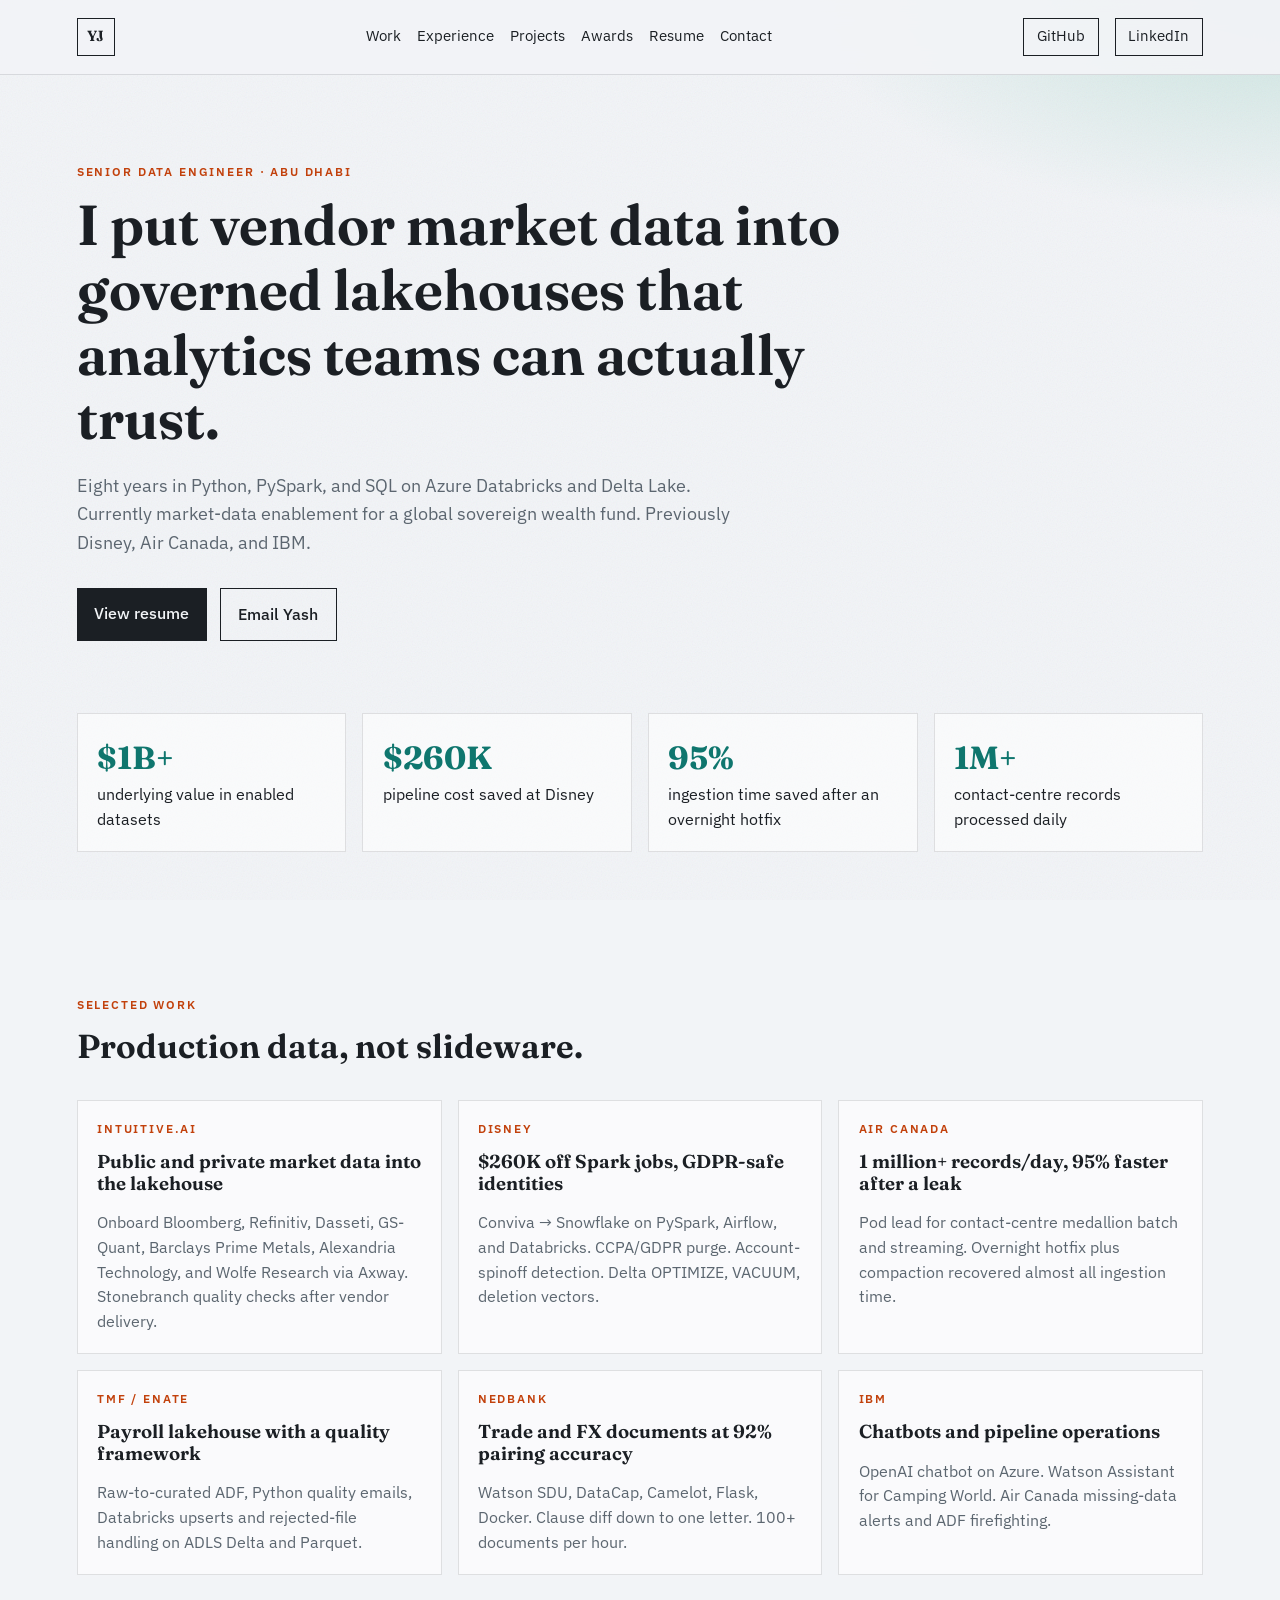
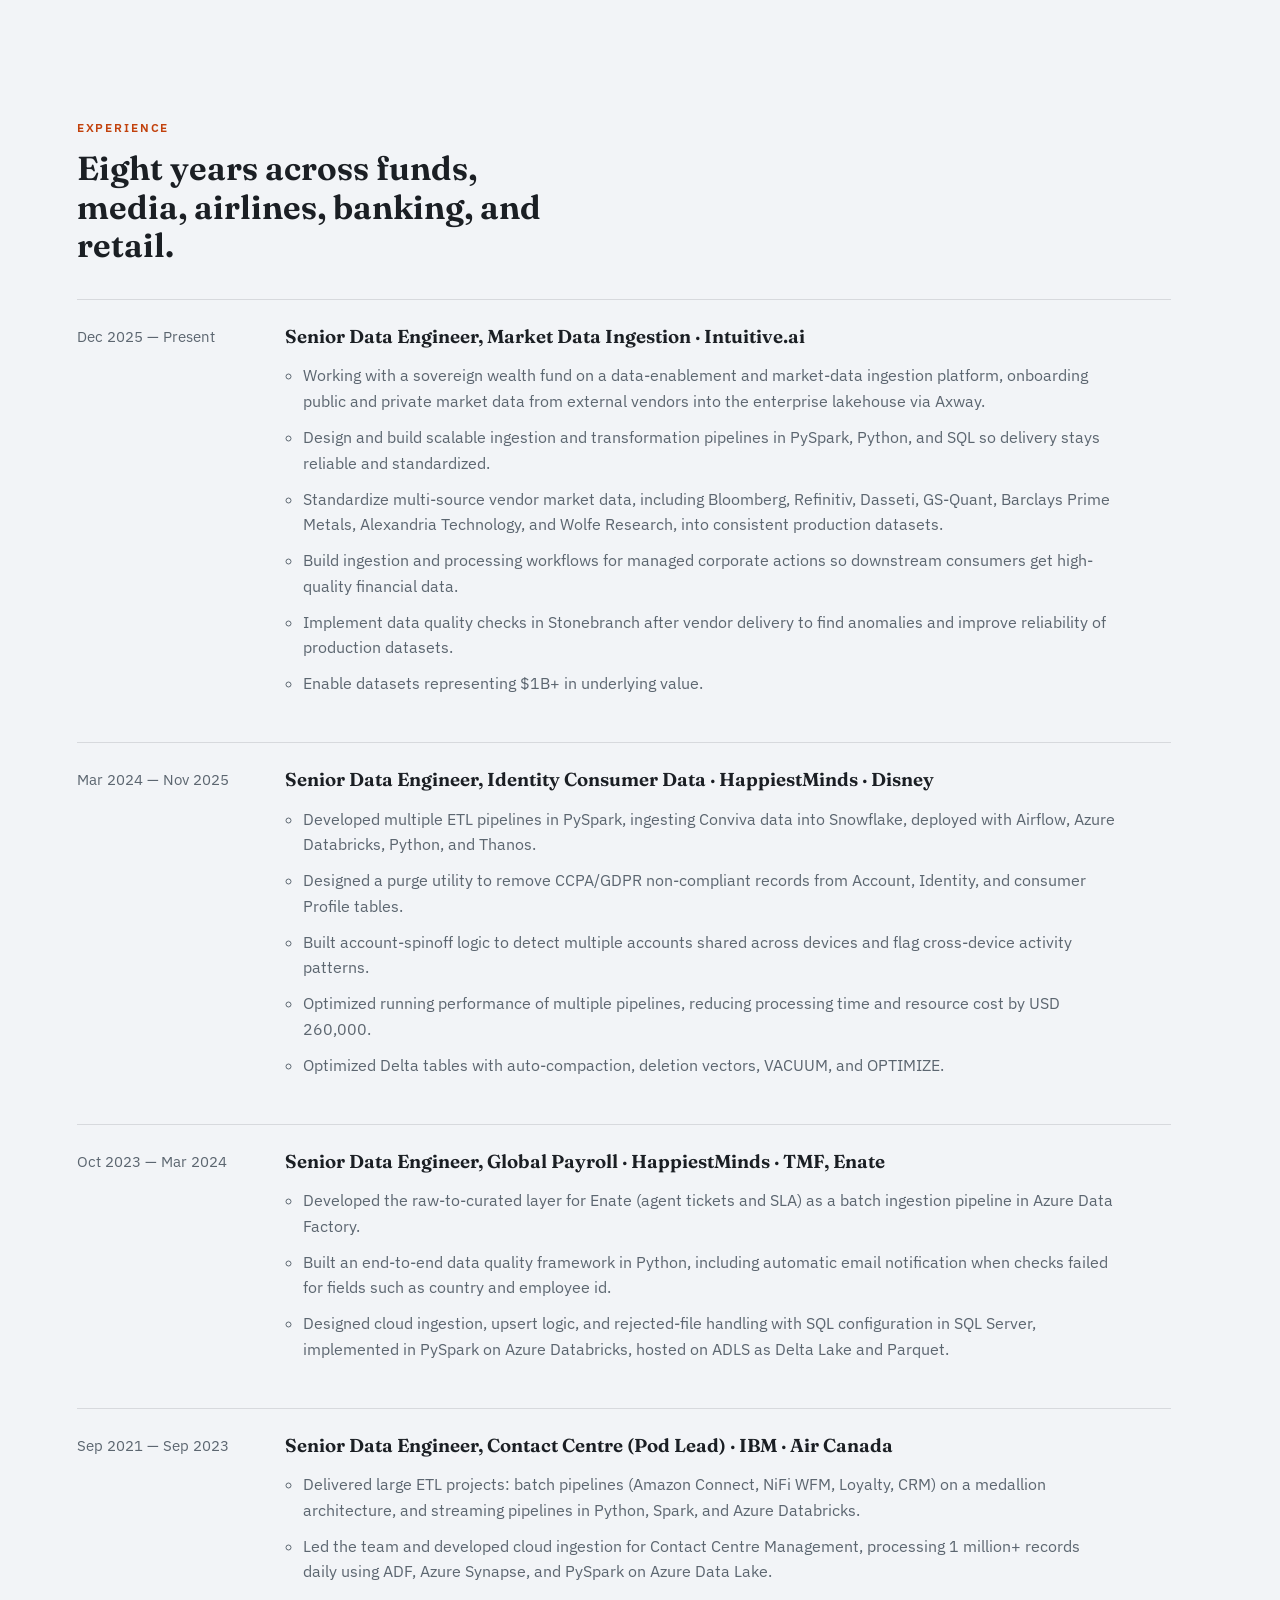
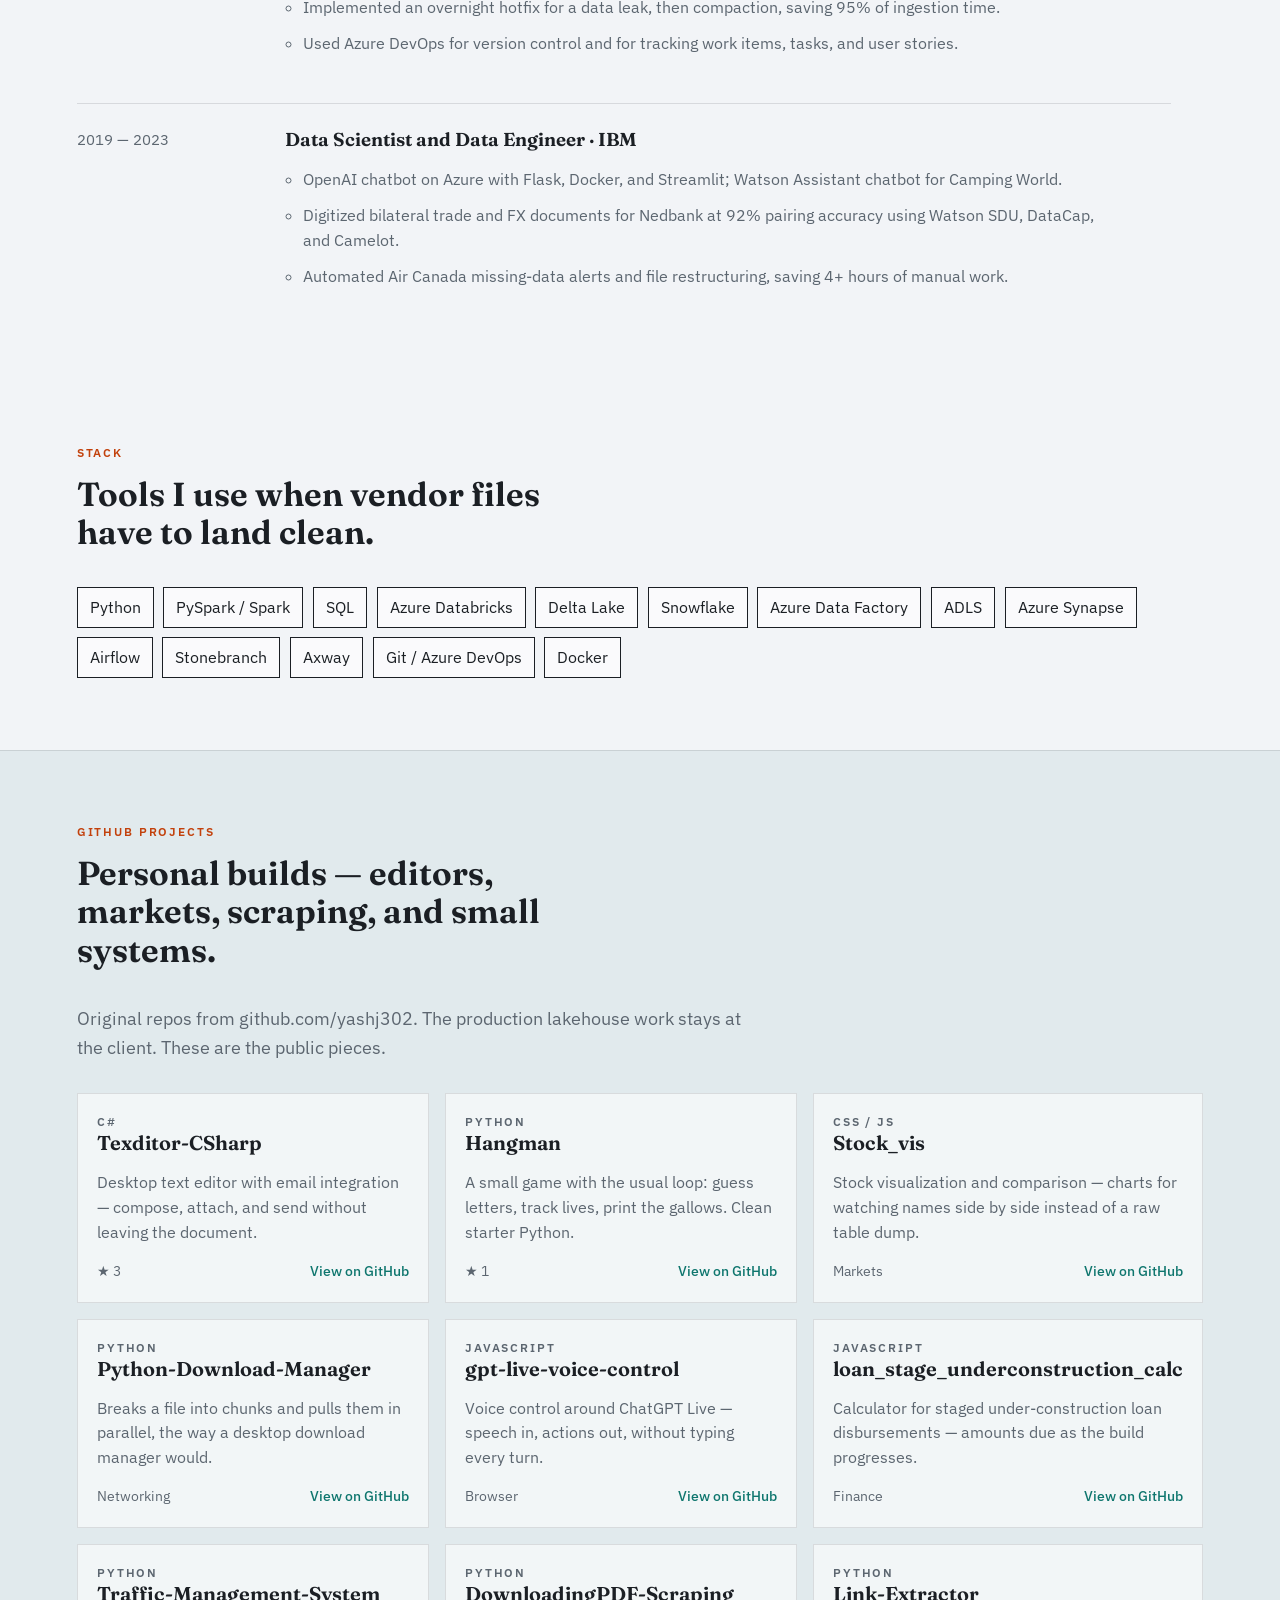
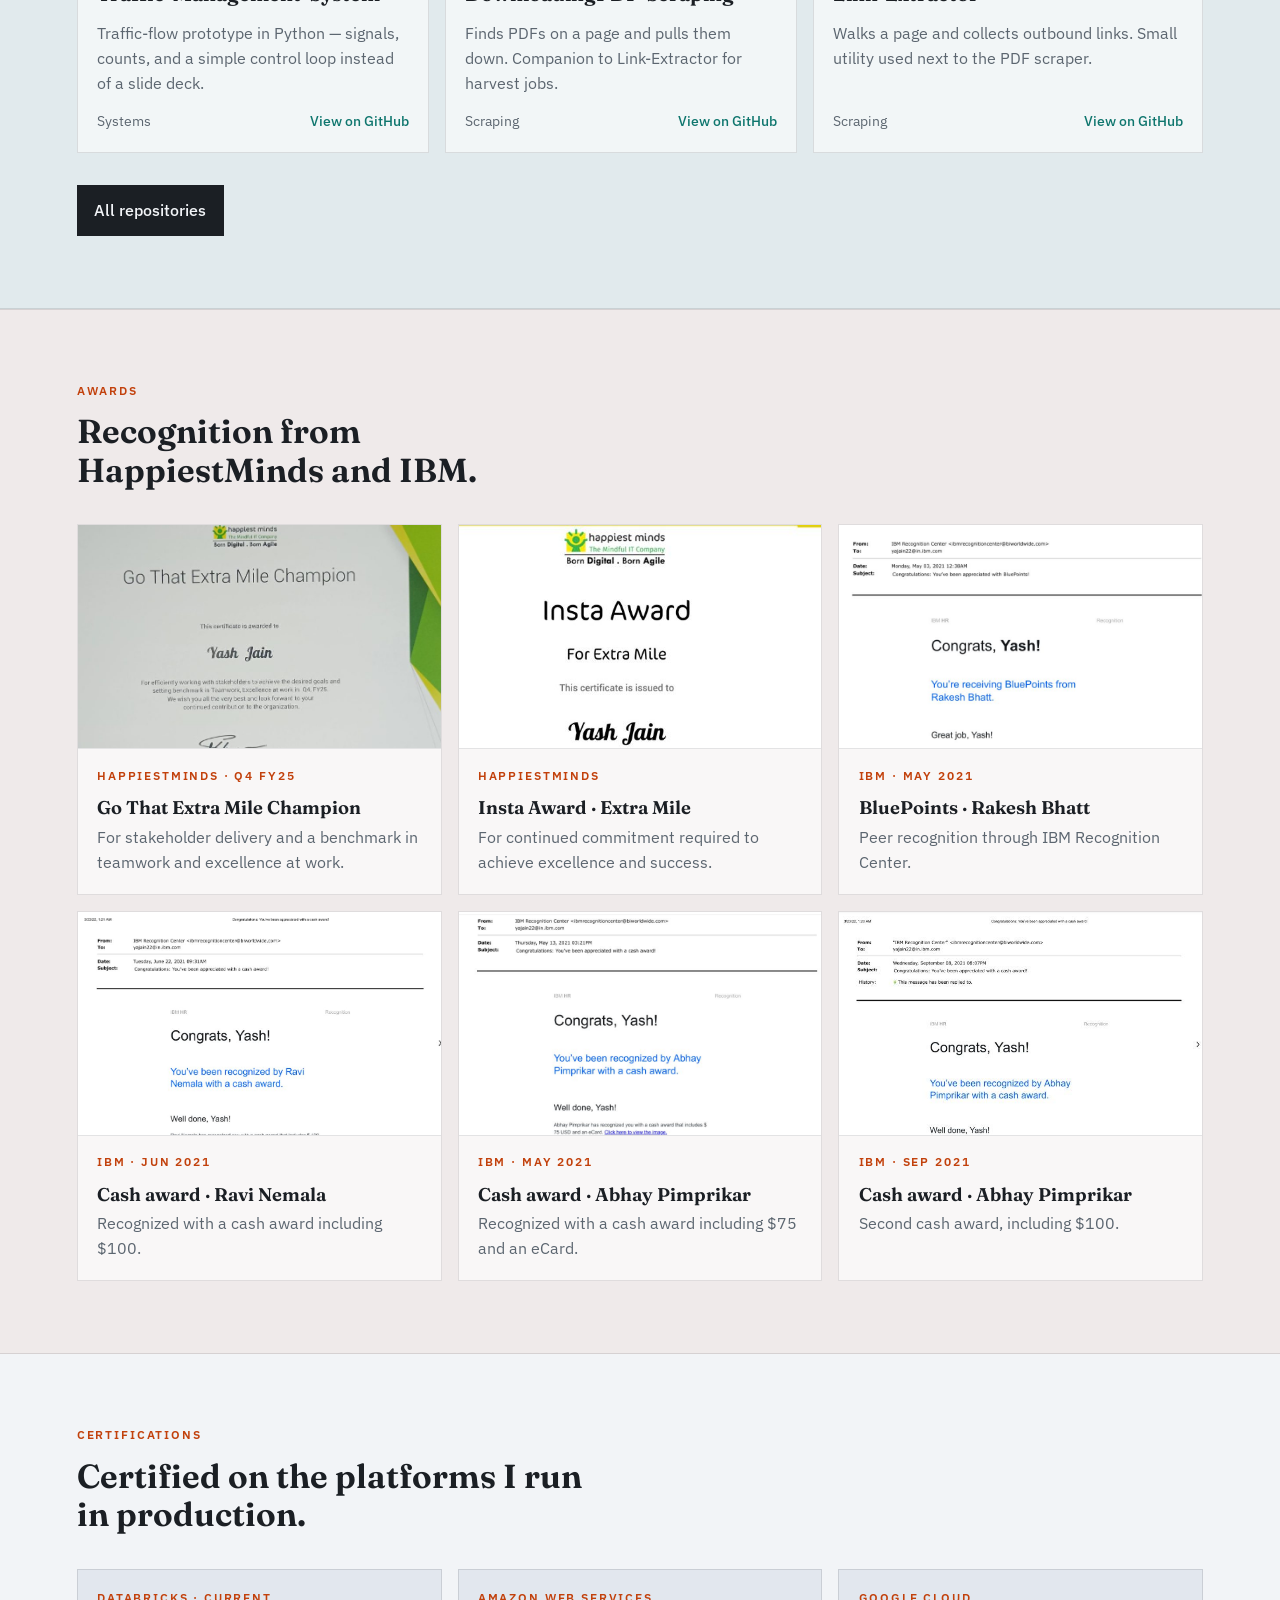
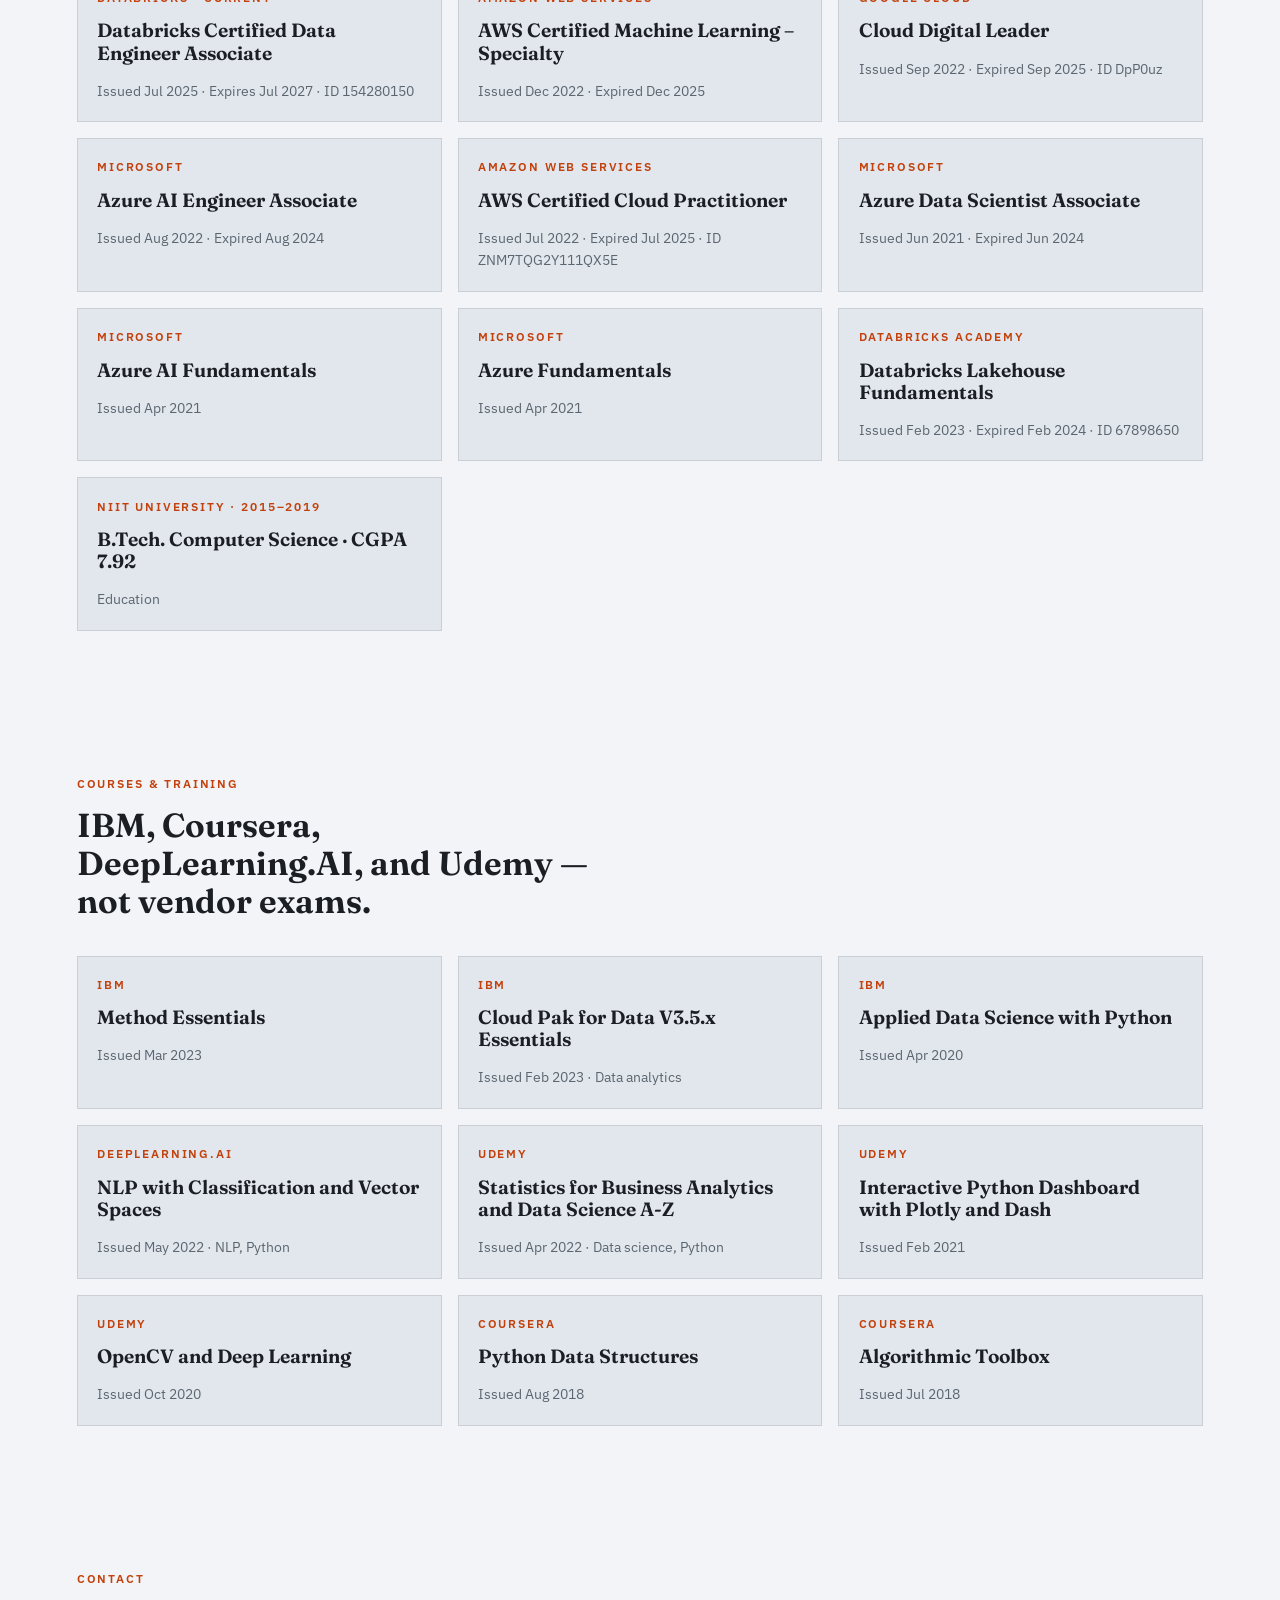
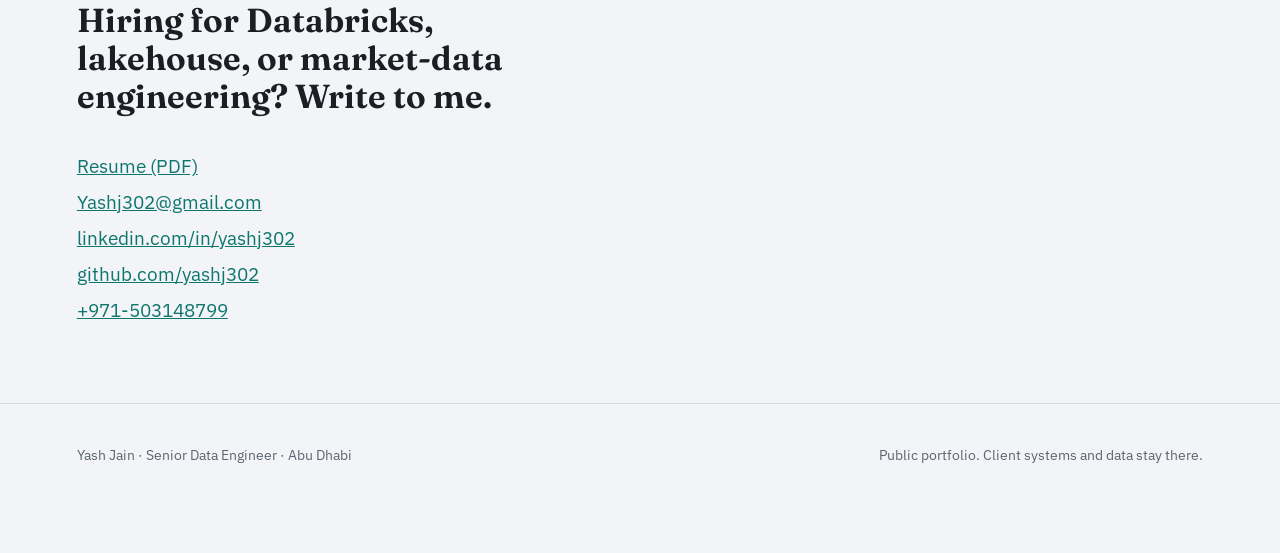
==== commit 964e29ac: "Add awards, vendor certifications, and a separate courses section." ====
--- a/index.html
+++ b/index.html
@@ -25,7 +25,7 @@
       href="https://fonts.googleapis.com/css2?family=Fraunces:opsz,wght@9..144,500;9..144,640&family=IBM+Plex+Sans:wght@400;500;600&display=swap"
       rel="stylesheet"
     />
-    <link rel="stylesheet" href="./styles.css?v=4" />
+    <link rel="stylesheet" href="./styles.css?v=5" />
   </head>
   <body>
     <div class="grain" aria-hidden="true"></div>
@@ -35,6 +35,7 @@
         <a href="#selected">Work</a>
         <a href="#experience">Experience</a>
         <a href="#projects">Projects</a>
+        <a href="#awards">Awards</a>
         <a href="./resume.html">Resume</a>
         <a href="#contact">Contact</a>
       </nav>
@@ -306,27 +307,172 @@
         </div>
       </section>
 
+      <section id="awards" class="awards">
+        <header class="section-head">
+          <p class="eyebrow">Awards</p>
+          <h2>Recognition from HappiestMinds and IBM.</h2>
+        </header>
+        <div class="award-grid">
+          <figure>
+            <img src="./awards/happiestminds-extra-mile-champion.jpg" alt="HappiestMinds Go That Extra Mile Champion certificate awarded to Yash Jain" />
+            <figcaption>
+              <p class="kicker">HappiestMinds · Q4 FY25</p>
+              <h3>Go That Extra Mile Champion</h3>
+              <p>For stakeholder delivery and a benchmark in teamwork and excellence at work.</p>
+            </figcaption>
+          </figure>
+          <figure>
+            <img src="./awards/happiestminds-insta-award.jpg" alt="HappiestMinds Insta Award for Extra Mile awarded to Yash Jain" />
+            <figcaption>
+              <p class="kicker">HappiestMinds</p>
+              <h3>Insta Award · Extra Mile</h3>
+              <p>For continued commitment required to achieve excellence and success.</p>
+            </figcaption>
+          </figure>
+          <figure>
+            <img src="./awards/ibm-bluepoints.jpg" alt="IBM BluePoints recognition for Yash Jain from Rakesh Bhatt" />
+            <figcaption>
+              <p class="kicker">IBM · May 2021</p>
+              <h3>BluePoints · Rakesh Bhatt</h3>
+              <p>Peer recognition through IBM Recognition Center.</p>
+            </figcaption>
+          </figure>
+          <figure>
+            <img src="./awards/ibm-cash-ravi-nemala.jpg" alt="IBM cash award for Yash Jain from Ravi Nemala" />
+            <figcaption>
+              <p class="kicker">IBM · Jun 2021</p>
+              <h3>Cash award · Ravi Nemala</h3>
+              <p>Recognized with a cash award including $100.</p>
+            </figcaption>
+          </figure>
+          <figure>
+            <img src="./awards/ibm-cash-abhay-may.jpg" alt="IBM cash award for Yash Jain from Abhay Pimprikar in May 2021" />
+            <figcaption>
+              <p class="kicker">IBM · May 2021</p>
+              <h3>Cash award · Abhay Pimprikar</h3>
+              <p>Recognized with a cash award including $75 and an eCard.</p>
+            </figcaption>
+          </figure>
+          <figure>
+            <img class="shot-left" src="./awards/ibm-cash-abhay-sep.jpg" alt="IBM cash award for Yash Jain from Abhay Pimprikar in September 2021" />
+            <figcaption>
+              <p class="kicker">IBM · Sep 2021</p>
+              <h3>Cash award · Abhay Pimprikar</h3>
+              <p>Second cash award, including $100.</p>
+            </figcaption>
+          </figure>
+        </div>
+      </section>
+
       <section id="certs" class="certs">
         <header class="section-head">
-          <p class="eyebrow">Credentials</p>
+          <p class="eyebrow">Certifications</p>
           <h2>Certified on the platforms I run in production.</h2>
         </header>
-        <div class="card-row">
-          <article>
-            <p class="kicker">Databricks</p>
-            <h3>Azure Databricks Data Engineer Associate</h3>
+        <div class="card-row cert-grid">
+          <article>
+            <p class="kicker">Databricks · Current</p>
+            <h3>Databricks Certified Data Engineer Associate</h3>
+            <p class="meta">Issued Jul 2025 · Expires Jul 2027 · ID 154280150</p>
+          </article>
+          <article>
+            <p class="kicker">Amazon Web Services</p>
+            <h3>AWS Certified Machine Learning – Specialty</h3>
+            <p class="meta">Issued Dec 2022 · Expired Dec 2025</p>
+          </article>
+          <article>
+            <p class="kicker">Google Cloud</p>
+            <h3>Cloud Digital Leader</h3>
+            <p class="meta">Issued Sep 2022 · Expired Sep 2025 · ID DpP0uz</p>
           </article>
           <article>
             <p class="kicker">Microsoft</p>
-            <h3>Azure AI Engineer</h3>
+            <h3>Azure AI Engineer Associate</h3>
+            <p class="meta">Issued Aug 2022 · Expired Aug 2024</p>
+          </article>
+          <article>
+            <p class="kicker">Amazon Web Services</p>
+            <h3>AWS Certified Cloud Practitioner</h3>
+            <p class="meta">Issued Jul 2022 · Expired Jul 2025 · ID ZNM7TQG2Y111QX5E</p>
           </article>
           <article>
             <p class="kicker">Microsoft</p>
-            <h3>Azure Data Scientist</h3>
+            <h3>Azure Data Scientist Associate</h3>
+            <p class="meta">Issued Jun 2021 · Expired Jun 2024</p>
+          </article>
+          <article>
+            <p class="kicker">Microsoft</p>
+            <h3>Azure AI Fundamentals</h3>
+            <p class="meta">Issued Apr 2021</p>
+          </article>
+          <article>
+            <p class="kicker">Microsoft</p>
+            <h3>Azure Fundamentals</h3>
+            <p class="meta">Issued Apr 2021</p>
+          </article>
+          <article>
+            <p class="kicker">Databricks Academy</p>
+            <h3>Databricks Lakehouse Fundamentals</h3>
+            <p class="meta">Issued Feb 2023 · Expired Feb 2024 · ID 67898650</p>
           </article>
           <article>
             <p class="kicker">NIIT University · 2015–2019</p>
             <h3>B.Tech. Computer Science · CGPA 7.92</h3>
+            <p class="meta">Education</p>
+          </article>
+        </div>
+      </section>
+
+      <section id="training" class="training">
+        <header class="section-head">
+          <p class="eyebrow">Courses &amp; training</p>
+          <h2>IBM, Coursera, DeepLearning.AI, and Udemy — not vendor exams.</h2>
+        </header>
+        <div class="card-row cert-grid">
+          <article>
+            <p class="kicker">IBM</p>
+            <h3>Method Essentials</h3>
+            <p class="meta">Issued Mar 2023</p>
+          </article>
+          <article>
+            <p class="kicker">IBM</p>
+            <h3>Cloud Pak for Data V3.5.x Essentials</h3>
+            <p class="meta">Issued Feb 2023 · Data analytics</p>
+          </article>
+          <article>
+            <p class="kicker">IBM</p>
+            <h3>Applied Data Science with Python</h3>
+            <p class="meta">Issued Apr 2020</p>
+          </article>
+          <article>
+            <p class="kicker">DeepLearning.AI</p>
+            <h3>NLP with Classification and Vector Spaces</h3>
+            <p class="meta">Issued May 2022 · NLP, Python</p>
+          </article>
+          <article>
+            <p class="kicker">Udemy</p>
+            <h3>Statistics for Business Analytics and Data Science A-Z</h3>
+            <p class="meta">Issued Apr 2022 · Data science, Python</p>
+          </article>
+          <article>
+            <p class="kicker">Udemy</p>
+            <h3>Interactive Python Dashboard with Plotly and Dash</h3>
+            <p class="meta">Issued Feb 2021</p>
+          </article>
+          <article>
+            <p class="kicker">Udemy</p>
+            <h3>OpenCV and Deep Learning</h3>
+            <p class="meta">Issued Oct 2020</p>
+          </article>
+          <article>
+            <p class="kicker">Coursera</p>
+            <h3>Python Data Structures</h3>
+            <p class="meta">Issued Aug 2018</p>
+          </article>
+          <article>
+            <p class="kicker">Coursera</p>
+            <h3>Algorithmic Toolbox</h3>
+            <p class="meta">Issued Jul 2018</p>
           </article>
         </div>
       </section>
--- a/styles.css
+++ b/styles.css
@@ -98,6 +98,8 @@
 .work,
 .stack,
 .certs,
+.training,
+.awards,
 .contact,
 .metrics,
 .selected,
@@ -301,8 +303,70 @@
   gap: 1rem;
 }
 
+.cert-grid {
+  grid-template-columns: repeat(3, 1fr);
+}
+
 .card-row article {
   background: var(--paper-2);
+}
+
+.card-row h3 {
+  font-size: 1.2rem;
+}
+
+.meta {
+  margin: 0;
+  color: var(--muted);
+  font-size: 0.9rem;
+}
+
+.awards {
+  background: rgba(194, 65, 12, 0.05);
+  border-top: 1px solid var(--line);
+  border-bottom: 1px solid var(--line);
+}
+
+.award-grid {
+  display: grid;
+  grid-template-columns: repeat(3, 1fr);
+  gap: 1rem;
+}
+
+.award-grid figure {
+  margin: 0;
+  background: var(--wash);
+  border: 1px solid var(--line);
+  overflow: hidden;
+  display: flex;
+  flex-direction: column;
+}
+
+.award-grid img {
+  width: 100%;
+  height: 14rem;
+  object-fit: cover;
+  object-position: center top;
+  background: #fff;
+  border-bottom: 1px solid var(--line);
+}
+
+.award-grid img.shot-left {
+  object-position: left top;
+}
+
+.award-grid figcaption {
+  padding: 1.1rem 1.2rem 1.2rem;
+}
+
+.award-grid h3 {
+  font-size: 1.15rem;
+  margin-bottom: 0.4rem;
+}
+
+.award-grid p:last-child {
+  margin: 0;
+  color: var(--muted);
 }
 
 .links {
@@ -358,7 +422,9 @@
 
 @media (max-width: 960px) {
   .cases,
-  .project-grid {
+  .project-grid,
+  .award-grid,
+  .cert-grid {
     grid-template-columns: 1fr 1fr;
   }
 }
@@ -369,6 +435,8 @@
   .card-row,
   .cases,
   .project-grid,
+  .award-grid,
+  .cert-grid,
   footer {
     grid-template-columns: 1fr;
     display: grid;
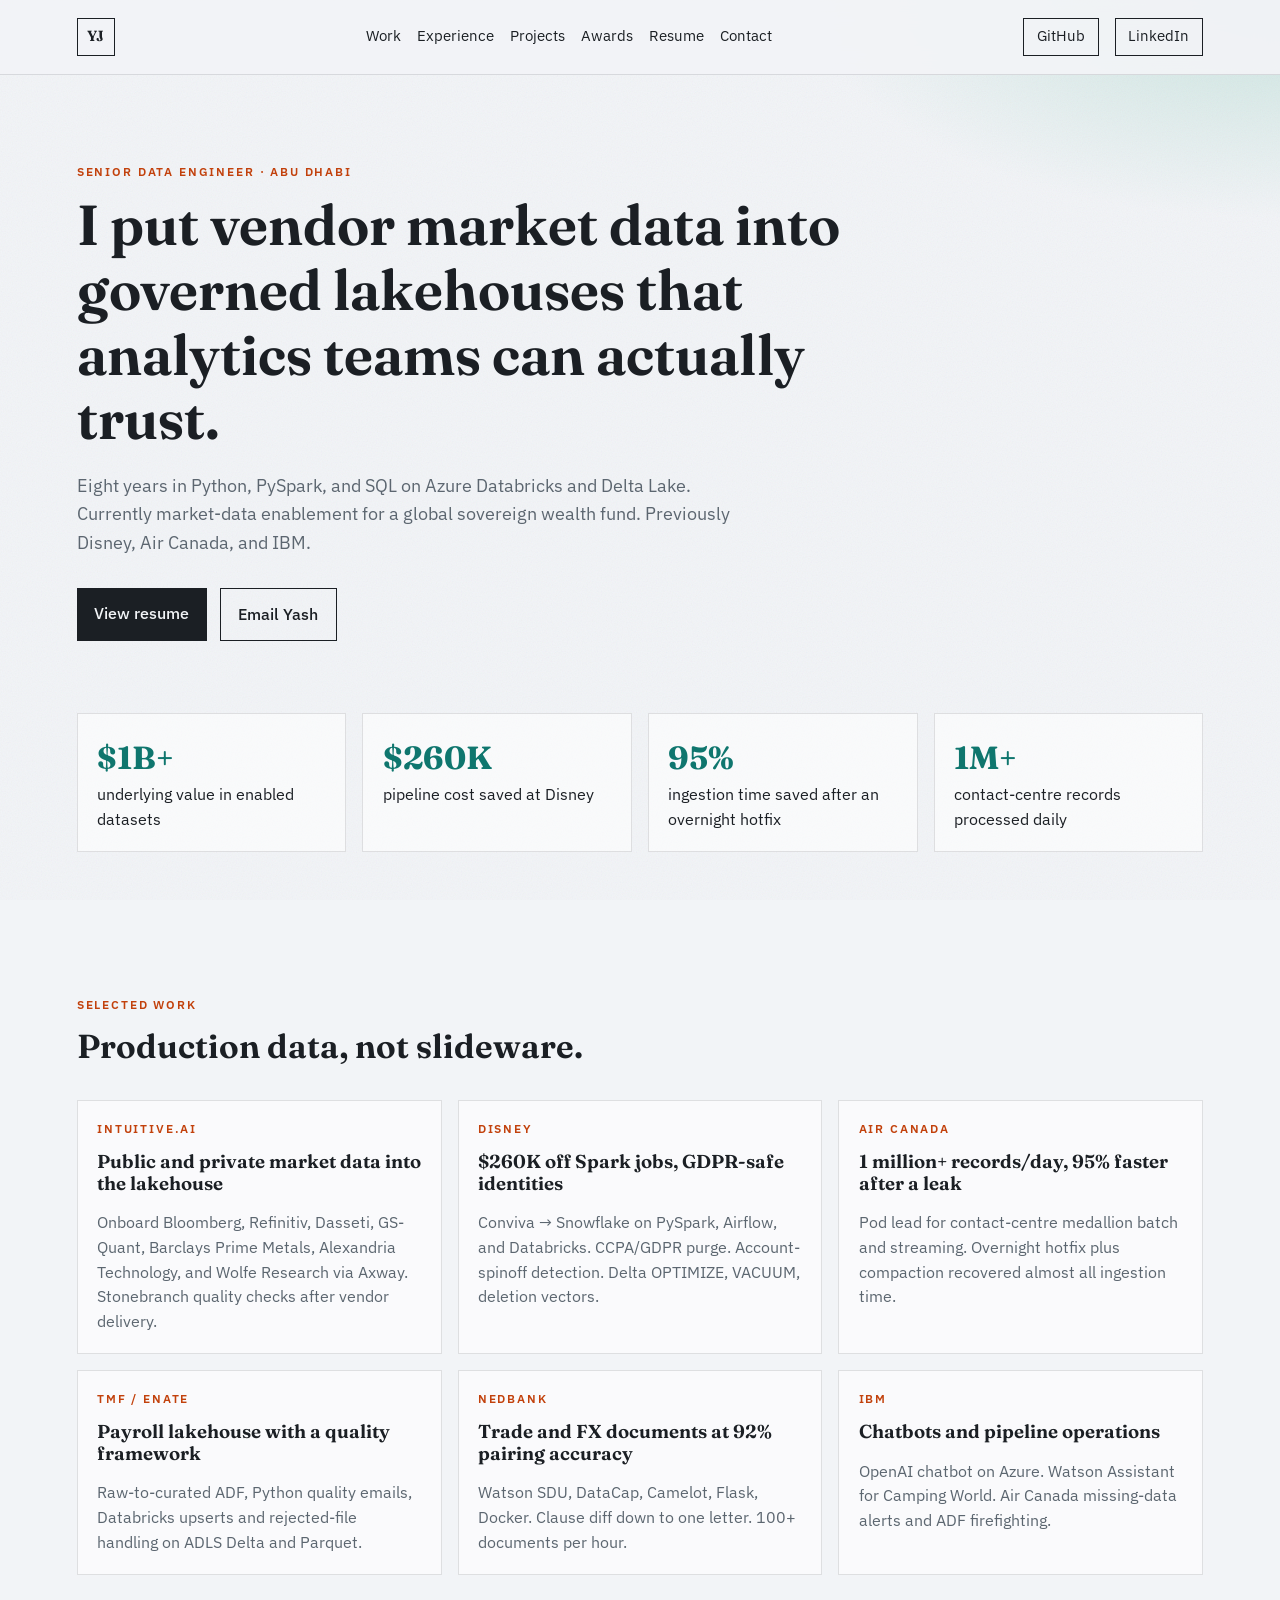
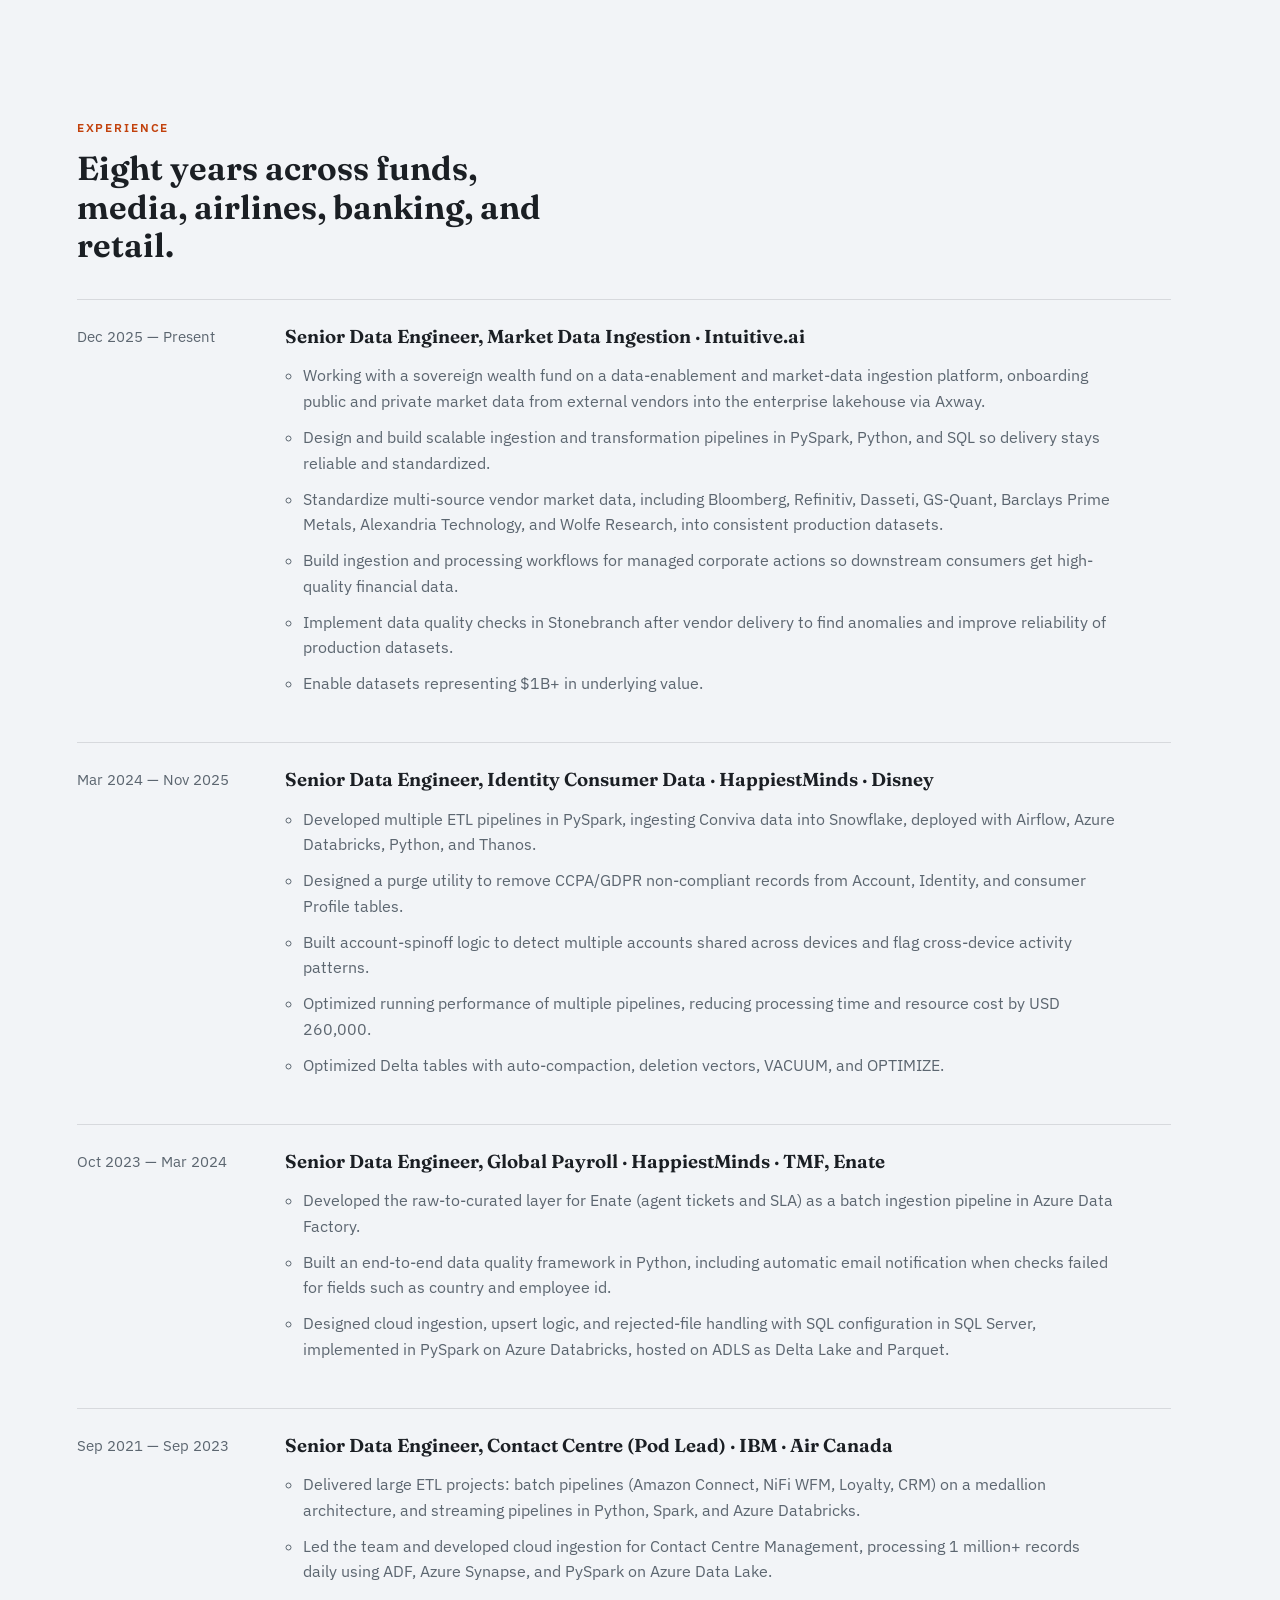
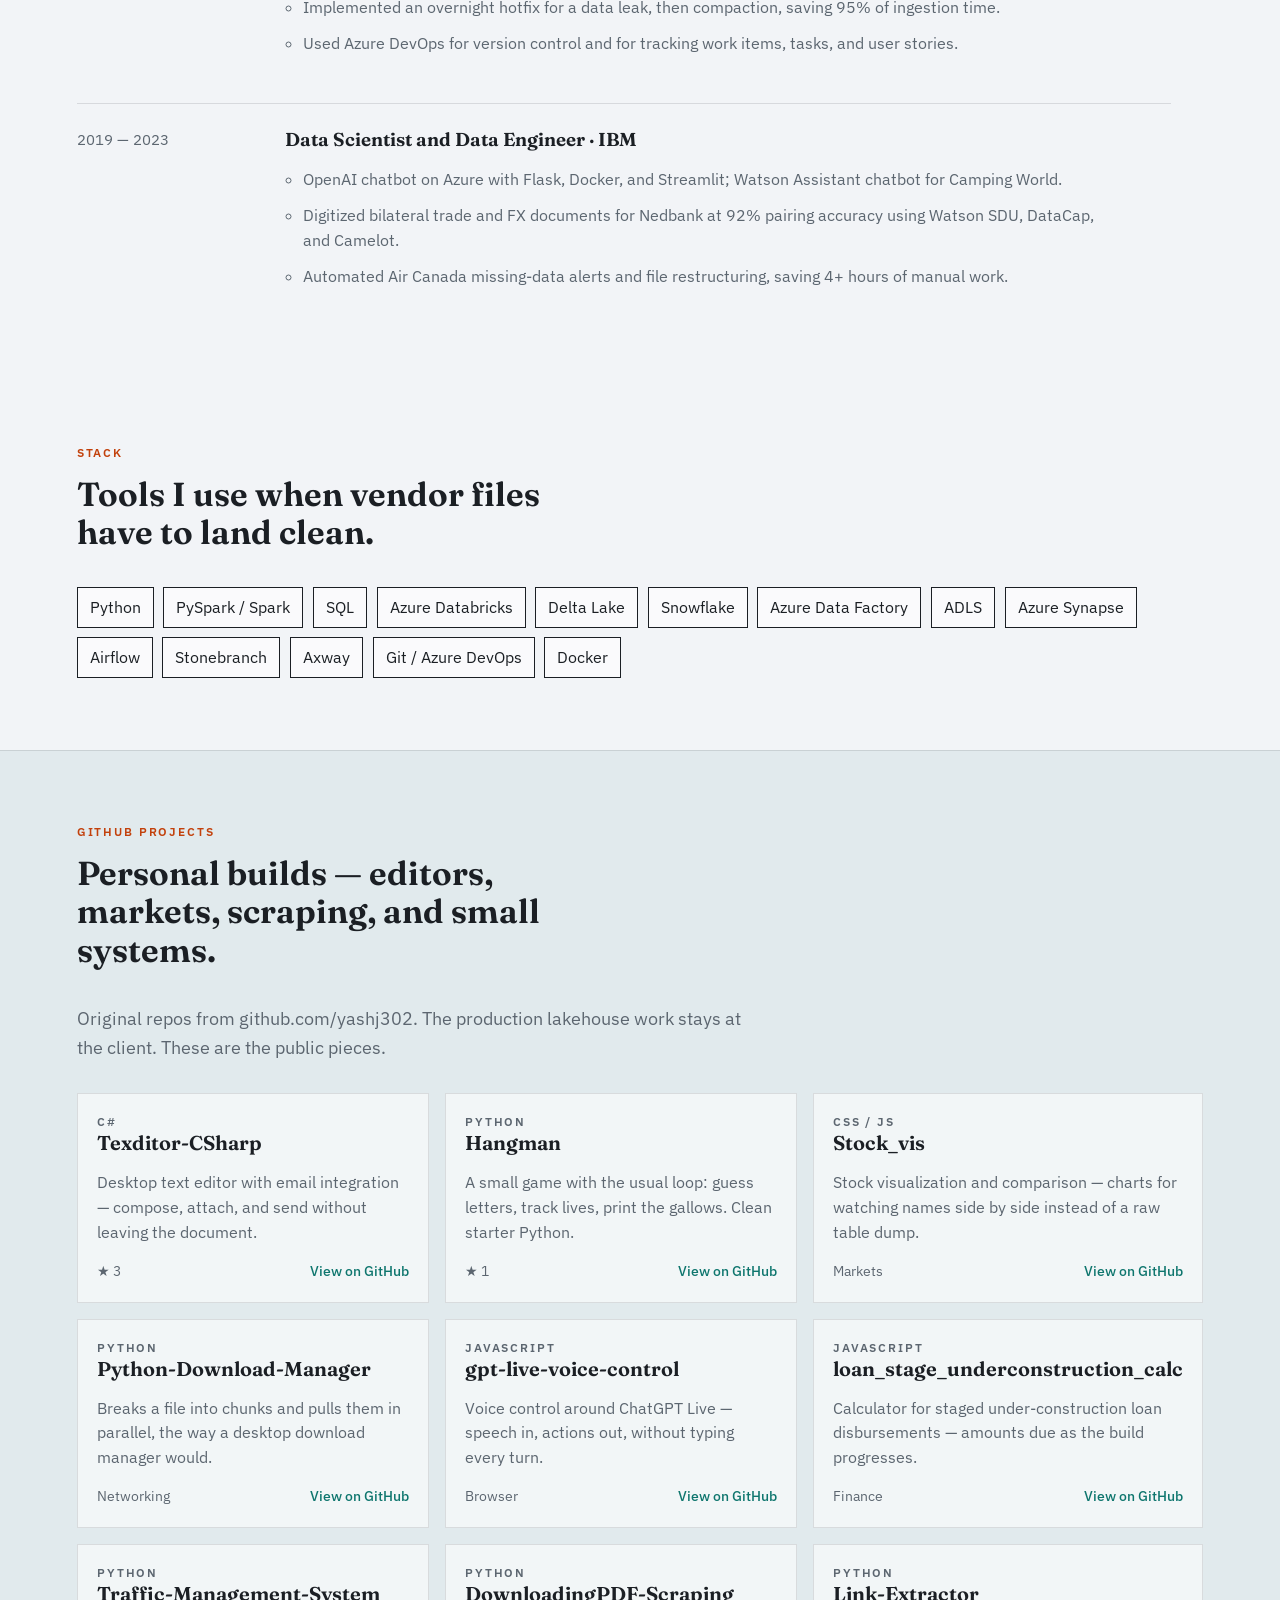
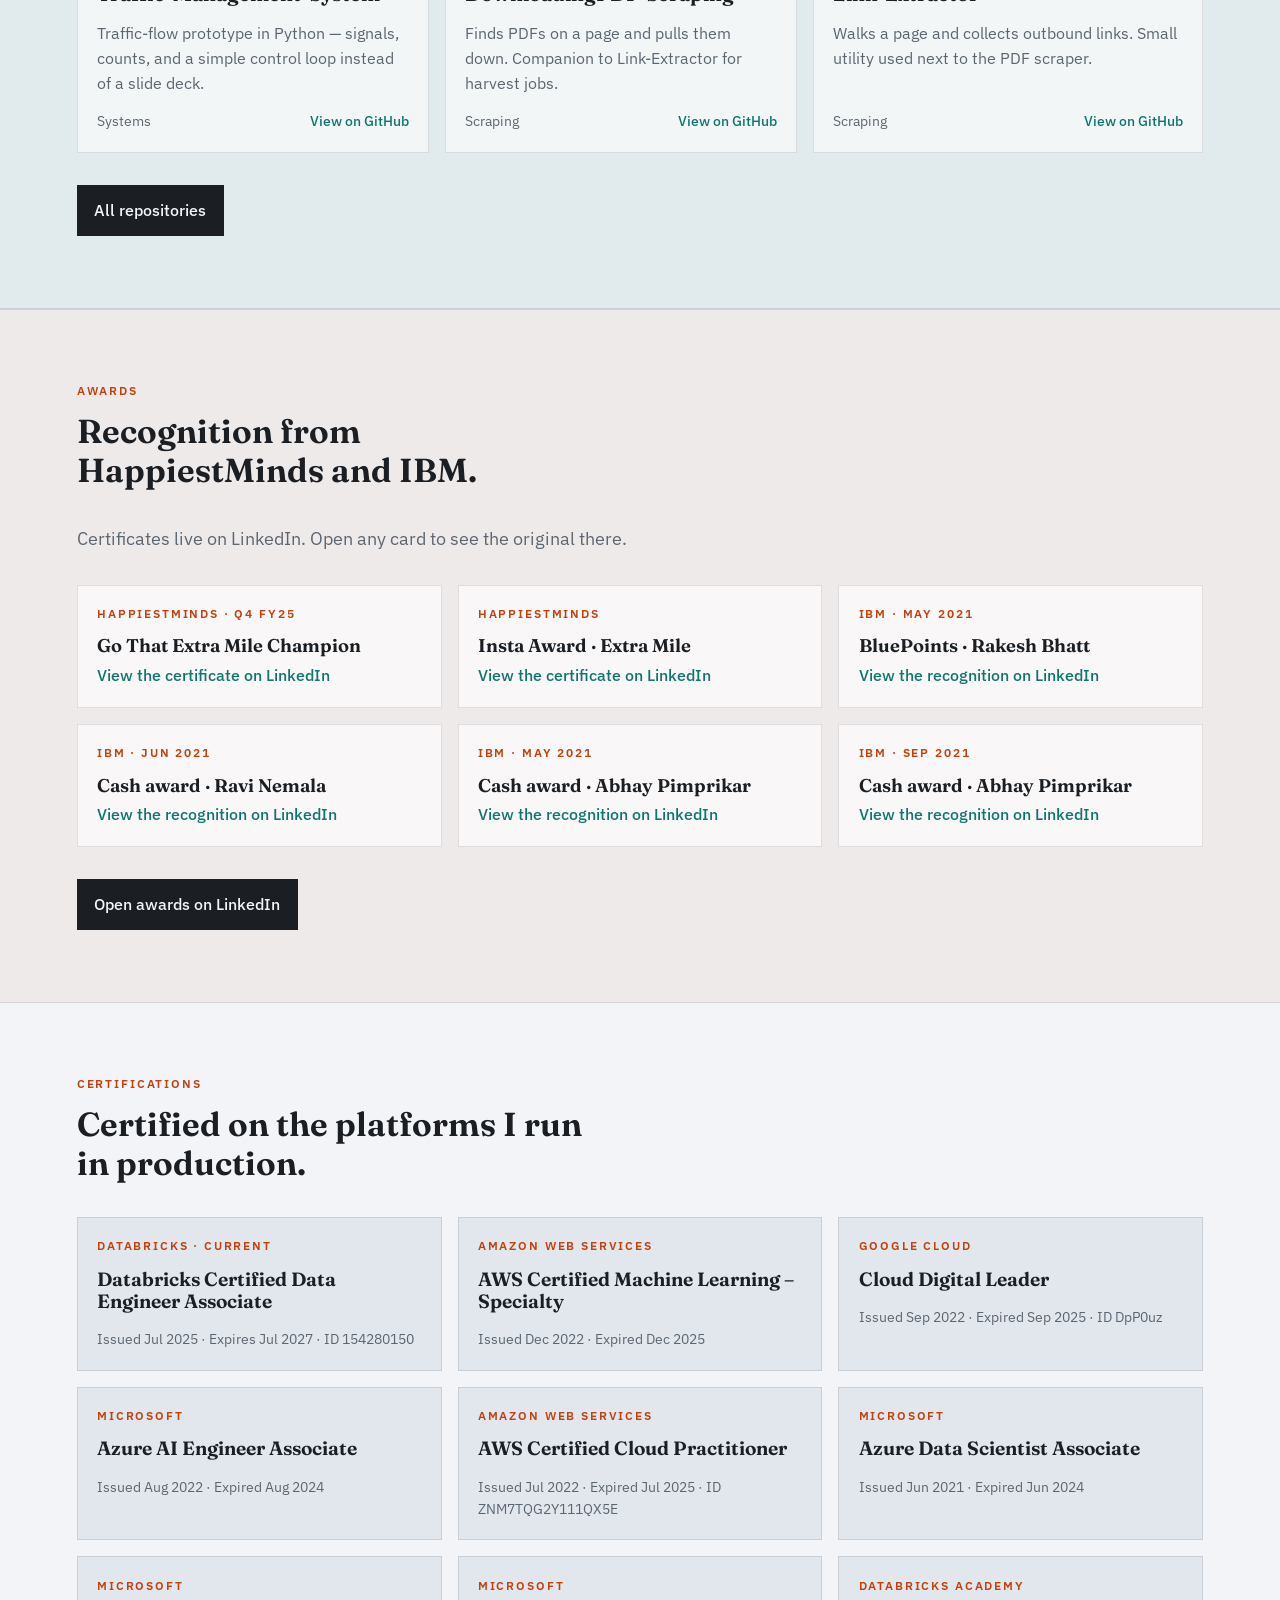
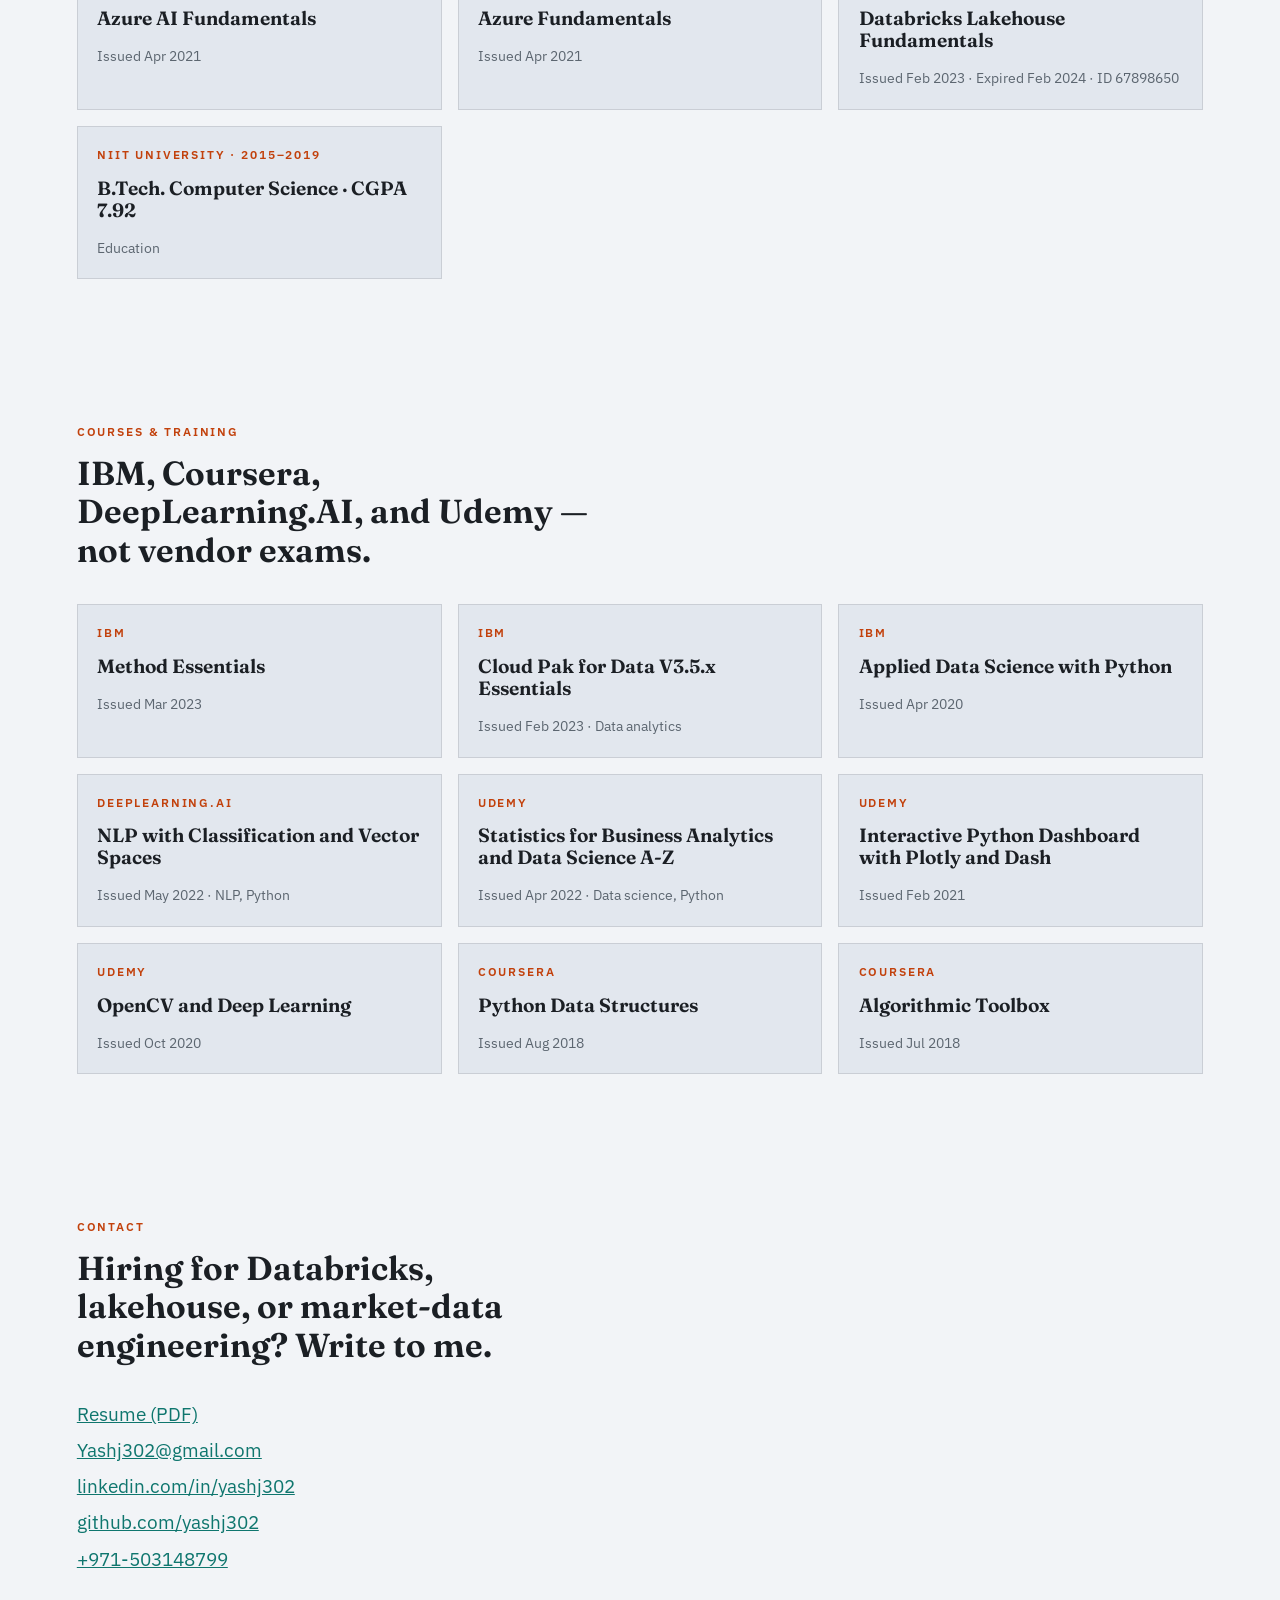
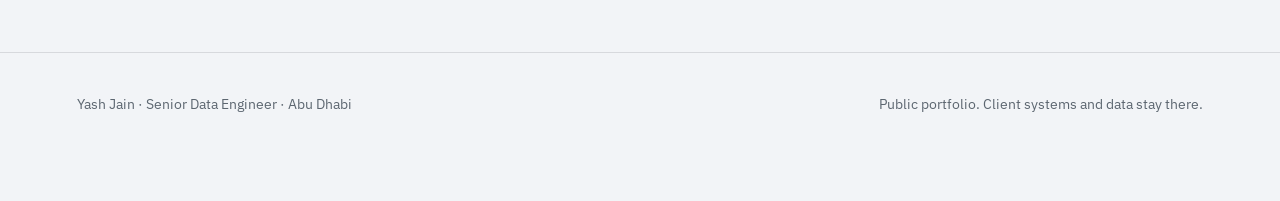
==== commit 6c51e65e: "Point awards at LinkedIn instead of hosting certificate scans." ====
--- a/index.html
+++ b/index.html
@@ -25,7 +25,7 @@
       href="https://fonts.googleapis.com/css2?family=Fraunces:opsz,wght@9..144,500;9..144,640&family=IBM+Plex+Sans:wght@400;500;600&display=swap"
       rel="stylesheet"
     />
-    <link rel="stylesheet" href="./styles.css?v=5" />
+    <link rel="stylesheet" href="./styles.css?v=6" />
   </head>
   <body>
     <div class="grain" aria-hidden="true"></div>
@@ -312,55 +312,41 @@
           <p class="eyebrow">Awards</p>
           <h2>Recognition from HappiestMinds and IBM.</h2>
         </header>
+        <p class="lede">Certificates live on LinkedIn. Open any card to see the original there.</p>
         <div class="award-grid">
-          <figure>
-            <img src="./awards/happiestminds-extra-mile-champion.jpg" alt="HappiestMinds Go That Extra Mile Champion certificate awarded to Yash Jain" />
-            <figcaption>
-              <p class="kicker">HappiestMinds · Q4 FY25</p>
-              <h3>Go That Extra Mile Champion</h3>
-              <p>For stakeholder delivery and a benchmark in teamwork and excellence at work.</p>
-            </figcaption>
-          </figure>
-          <figure>
-            <img src="./awards/happiestminds-insta-award.jpg" alt="HappiestMinds Insta Award for Extra Mile awarded to Yash Jain" />
-            <figcaption>
-              <p class="kicker">HappiestMinds</p>
-              <h3>Insta Award · Extra Mile</h3>
-              <p>For continued commitment required to achieve excellence and success.</p>
-            </figcaption>
-          </figure>
-          <figure>
-            <img src="./awards/ibm-bluepoints.jpg" alt="IBM BluePoints recognition for Yash Jain from Rakesh Bhatt" />
-            <figcaption>
-              <p class="kicker">IBM · May 2021</p>
-              <h3>BluePoints · Rakesh Bhatt</h3>
-              <p>Peer recognition through IBM Recognition Center.</p>
-            </figcaption>
-          </figure>
-          <figure>
-            <img src="./awards/ibm-cash-ravi-nemala.jpg" alt="IBM cash award for Yash Jain from Ravi Nemala" />
-            <figcaption>
-              <p class="kicker">IBM · Jun 2021</p>
-              <h3>Cash award · Ravi Nemala</h3>
-              <p>Recognized with a cash award including $100.</p>
-            </figcaption>
-          </figure>
-          <figure>
-            <img src="./awards/ibm-cash-abhay-may.jpg" alt="IBM cash award for Yash Jain from Abhay Pimprikar in May 2021" />
-            <figcaption>
-              <p class="kicker">IBM · May 2021</p>
-              <h3>Cash award · Abhay Pimprikar</h3>
-              <p>Recognized with a cash award including $75 and an eCard.</p>
-            </figcaption>
-          </figure>
-          <figure>
-            <img class="shot-left" src="./awards/ibm-cash-abhay-sep.jpg" alt="IBM cash award for Yash Jain from Abhay Pimprikar in September 2021" />
-            <figcaption>
-              <p class="kicker">IBM · Sep 2021</p>
-              <h3>Cash award · Abhay Pimprikar</h3>
-              <p>Second cash award, including $100.</p>
-            </figcaption>
-          </figure>
+          <a class="award-card" href="https://www.linkedin.com/in/yashj302/details/honors/" target="_blank" rel="noreferrer">
+            <p class="kicker">HappiestMinds · Q4 FY25</p>
+            <h3>Go That Extra Mile Champion</h3>
+            <p>View the certificate on LinkedIn</p>
+          </a>
+          <a class="award-card" href="https://www.linkedin.com/in/yashj302/details/honors/" target="_blank" rel="noreferrer">
+            <p class="kicker">HappiestMinds</p>
+            <h3>Insta Award · Extra Mile</h3>
+            <p>View the certificate on LinkedIn</p>
+          </a>
+          <a class="award-card" href="https://www.linkedin.com/in/yashj302/details/honors/" target="_blank" rel="noreferrer">
+            <p class="kicker">IBM · May 2021</p>
+            <h3>BluePoints · Rakesh Bhatt</h3>
+            <p>View the recognition on LinkedIn</p>
+          </a>
+          <a class="award-card" href="https://www.linkedin.com/in/yashj302/details/honors/" target="_blank" rel="noreferrer">
+            <p class="kicker">IBM · Jun 2021</p>
+            <h3>Cash award · Ravi Nemala</h3>
+            <p>View the recognition on LinkedIn</p>
+          </a>
+          <a class="award-card" href="https://www.linkedin.com/in/yashj302/details/honors/" target="_blank" rel="noreferrer">
+            <p class="kicker">IBM · May 2021</p>
+            <h3>Cash award · Abhay Pimprikar</h3>
+            <p>View the recognition on LinkedIn</p>
+          </a>
+          <a class="award-card" href="https://www.linkedin.com/in/yashj302/details/honors/" target="_blank" rel="noreferrer">
+            <p class="kicker">IBM · Sep 2021</p>
+            <h3>Cash award · Abhay Pimprikar</h3>
+            <p>View the recognition on LinkedIn</p>
+          </a>
+        </div>
+        <div class="cta-row">
+          <a class="btn" href="https://www.linkedin.com/in/yashj302/details/honors/" target="_blank" rel="noreferrer">Open awards on LinkedIn</a>
         </div>
       </section>
 
--- a/styles.css
+++ b/styles.css
@@ -327,46 +327,38 @@
   border-bottom: 1px solid var(--line);
 }
 
+.awards .lede {
+  margin-bottom: 2rem;
+}
+
 .award-grid {
   display: grid;
   grid-template-columns: repeat(3, 1fr);
   gap: 1rem;
 }
 
-.award-grid figure {
-  margin: 0;
+.award-card {
   background: var(--wash);
   border: 1px solid var(--line);
-  overflow: hidden;
-  display: flex;
-  flex-direction: column;
-}
-
-.award-grid img {
-  width: 100%;
-  height: 14rem;
-  object-fit: cover;
-  object-position: center top;
-  background: #fff;
-  border-bottom: 1px solid var(--line);
-}
-
-.award-grid img.shot-left {
-  object-position: left top;
-}
-
-.award-grid figcaption {
-  padding: 1.1rem 1.2rem 1.2rem;
-}
-
-.award-grid h3 {
+  padding: 1.2rem;
+  text-decoration: none;
+  color: inherit;
+  display: block;
+}
+
+.award-card:hover {
+  border-color: var(--ink);
+}
+
+.award-card h3 {
   font-size: 1.15rem;
   margin-bottom: 0.4rem;
 }
 
-.award-grid p:last-child {
-  margin: 0;
-  color: var(--muted);
+.award-card p:last-child {
+  margin: 0;
+  color: var(--teal);
+  font-weight: 500;
 }
 
 .links {
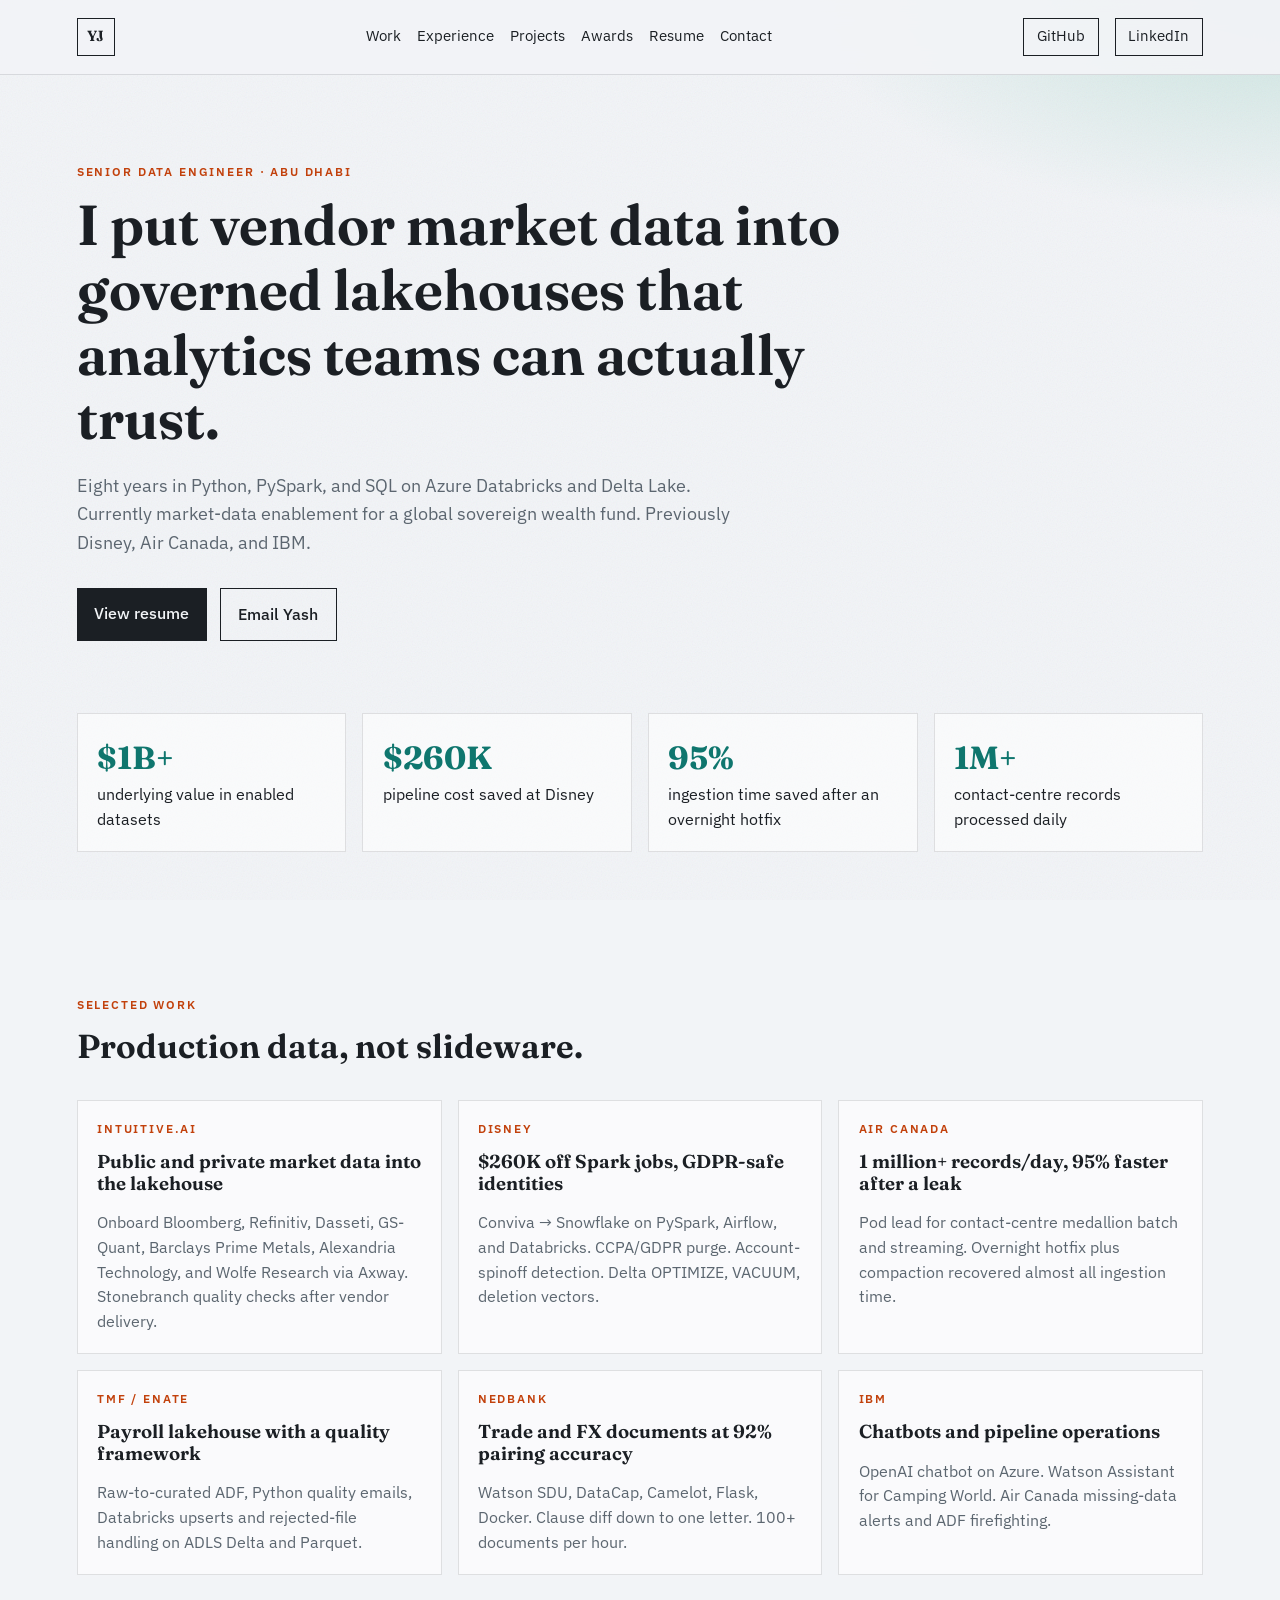
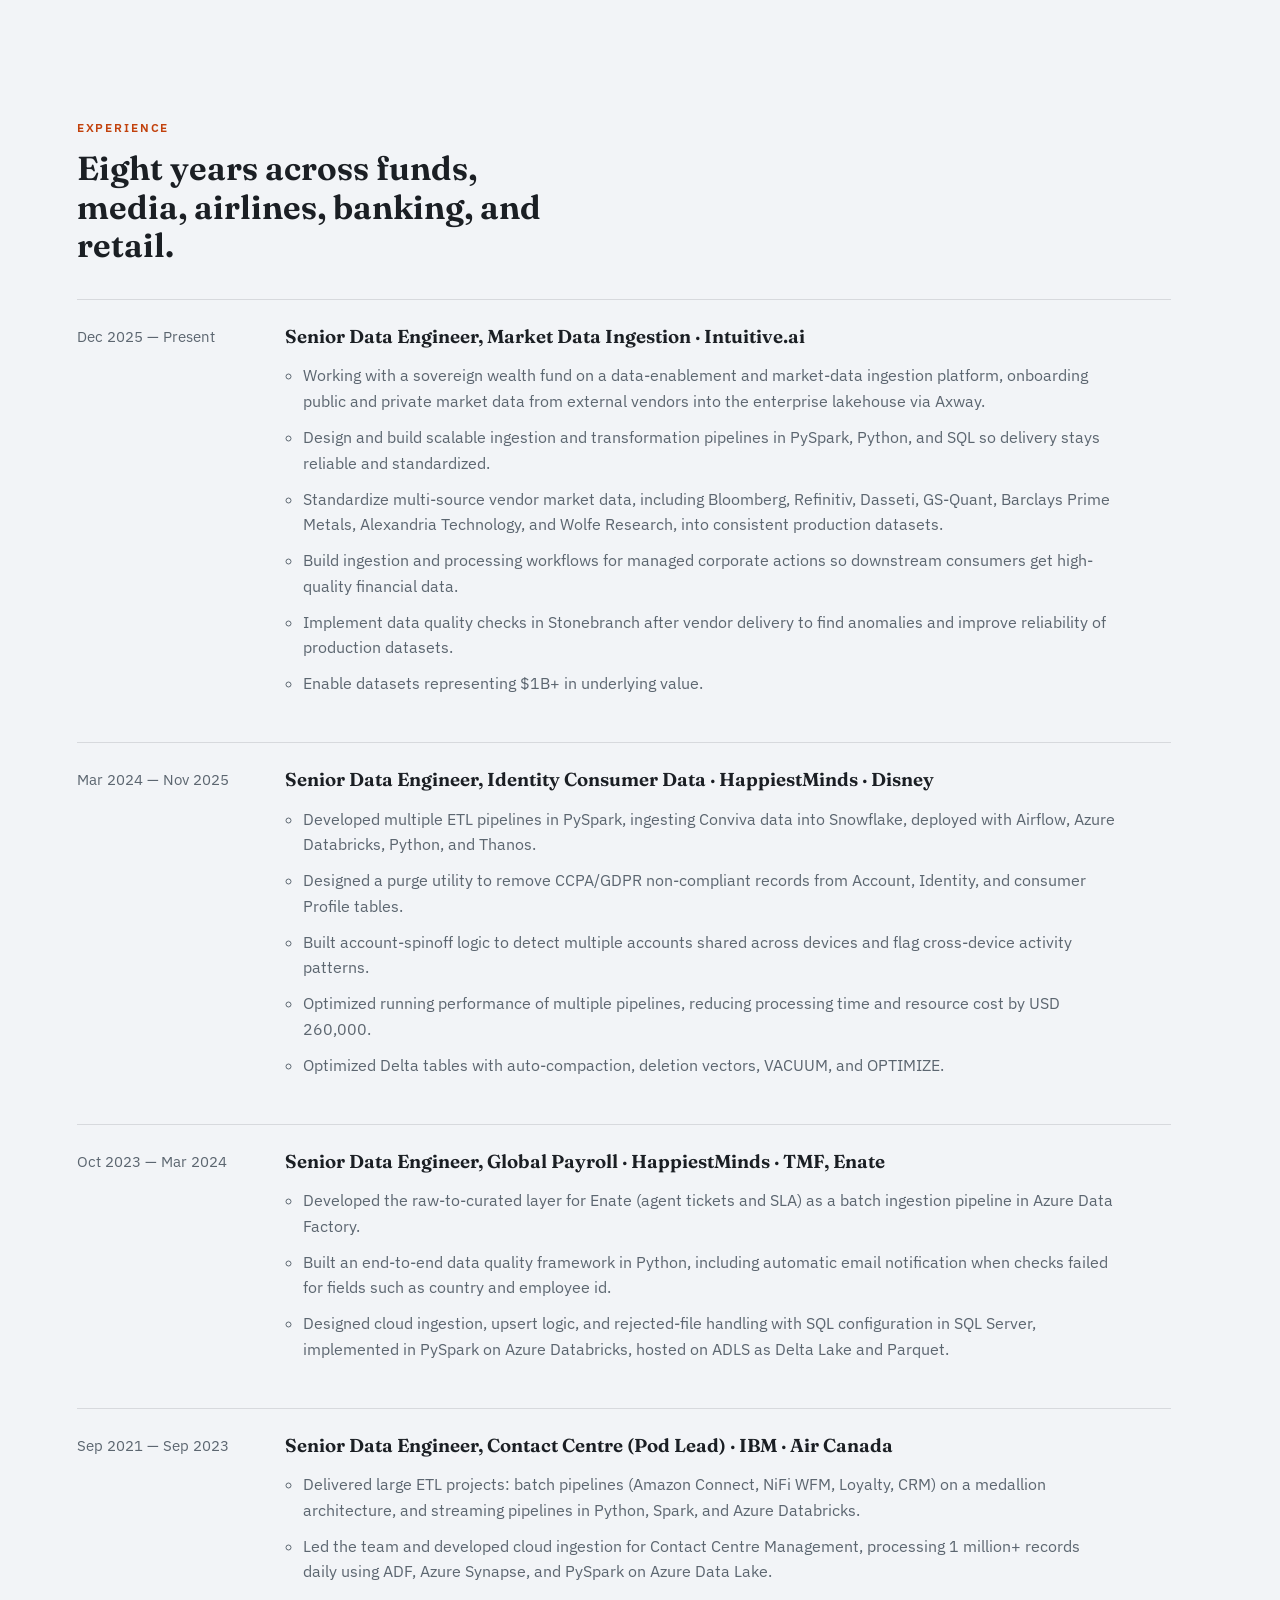
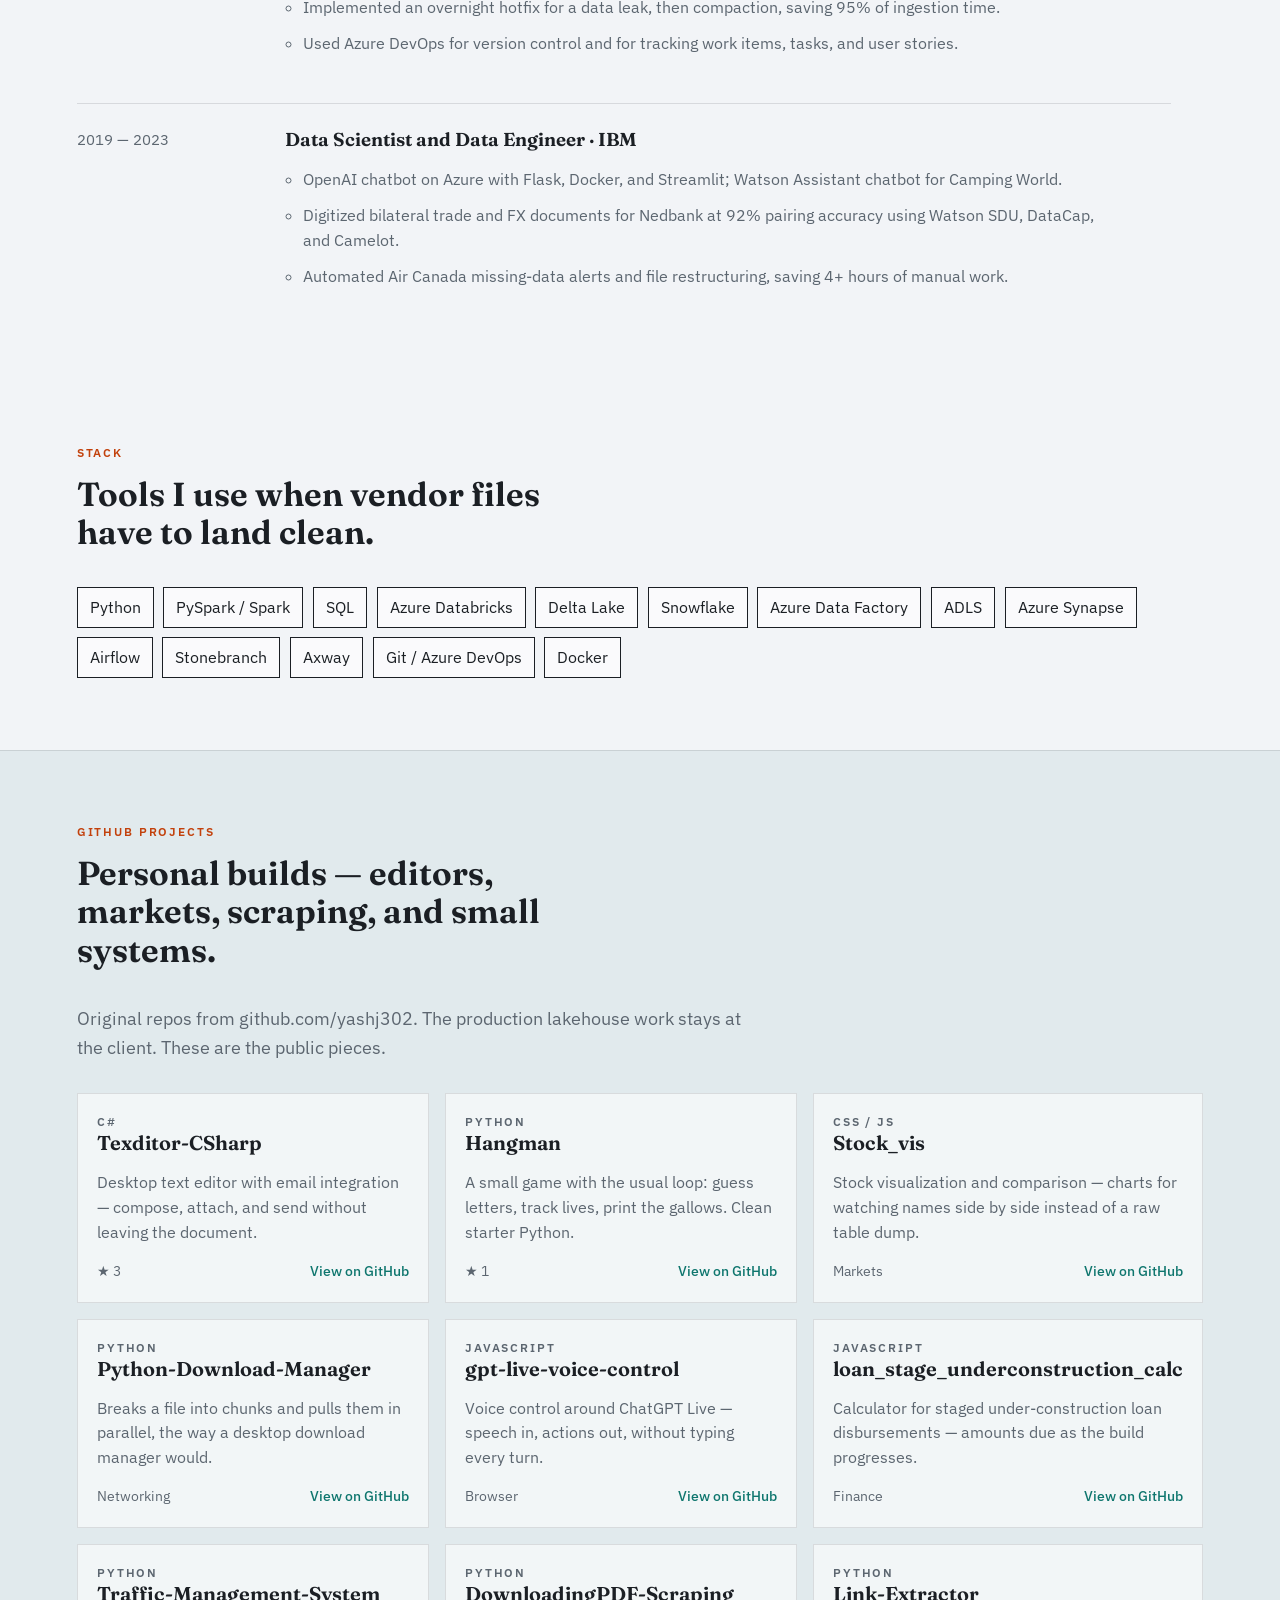
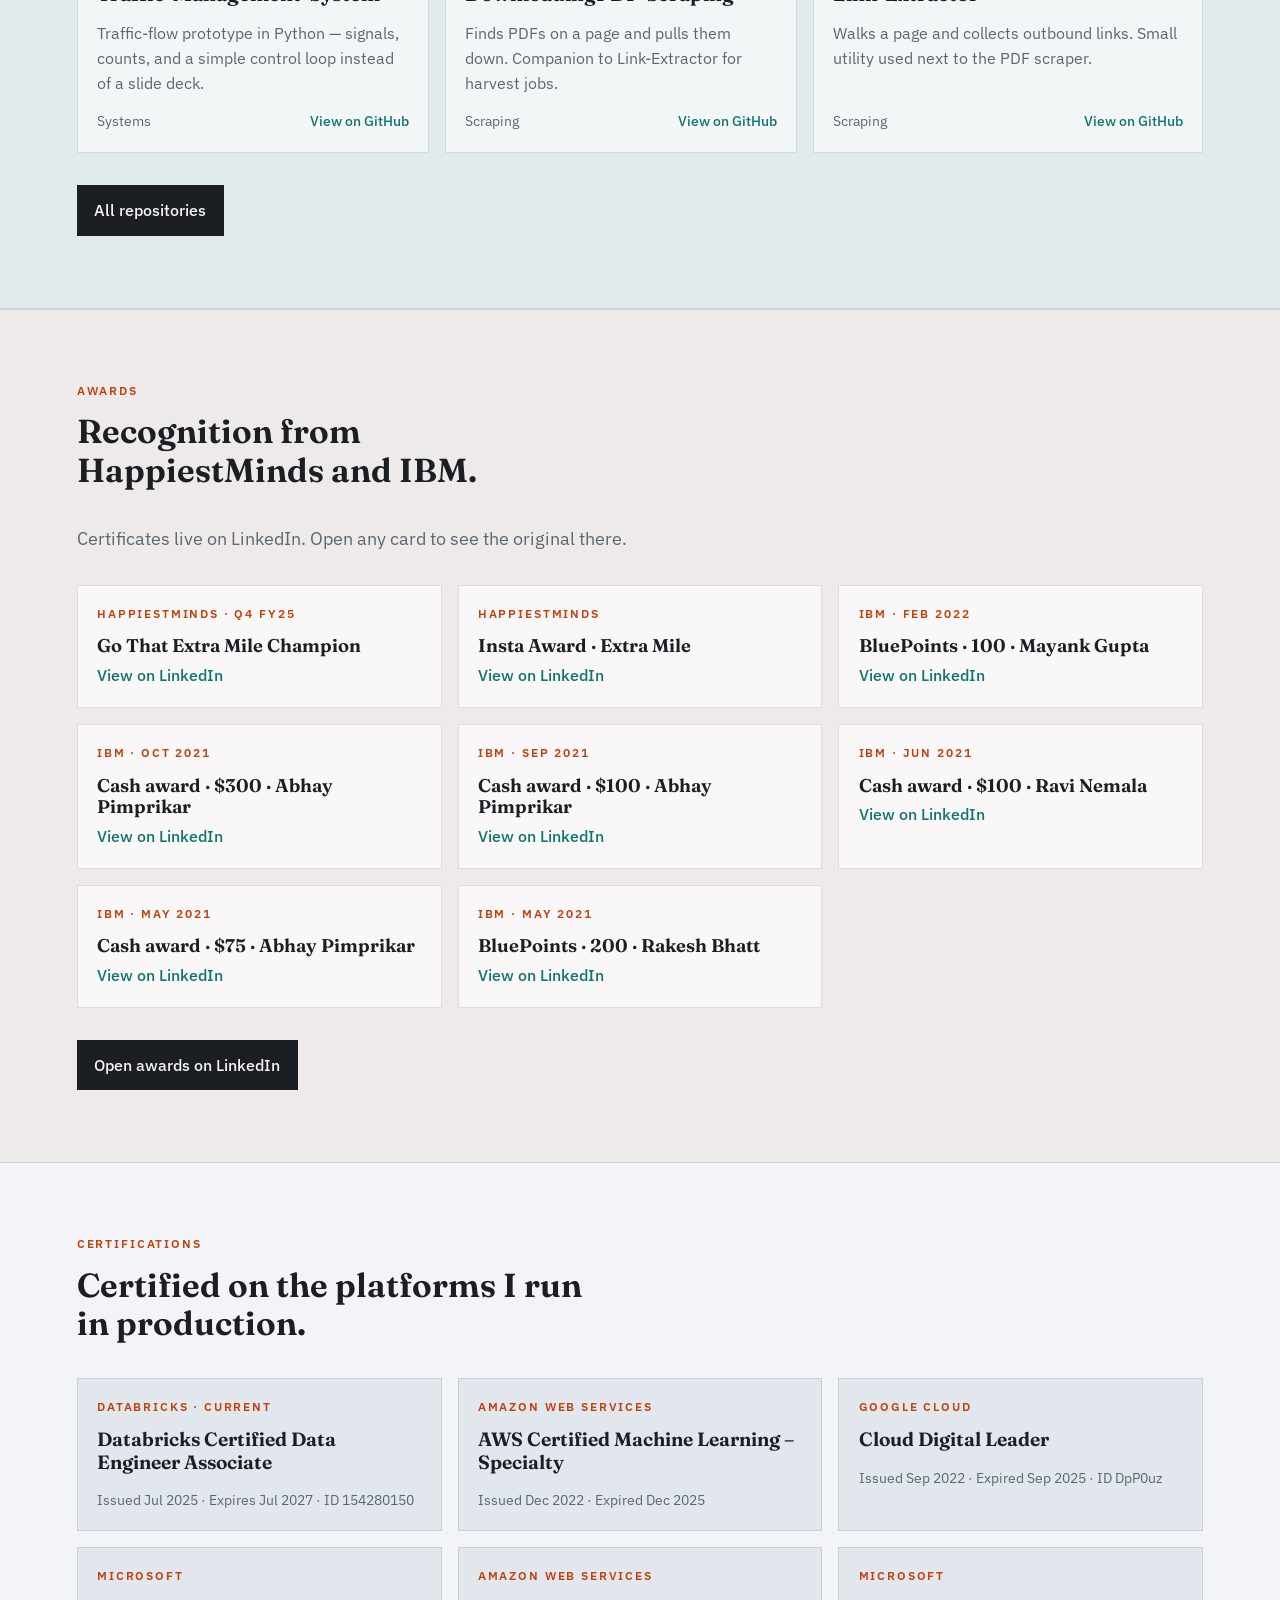
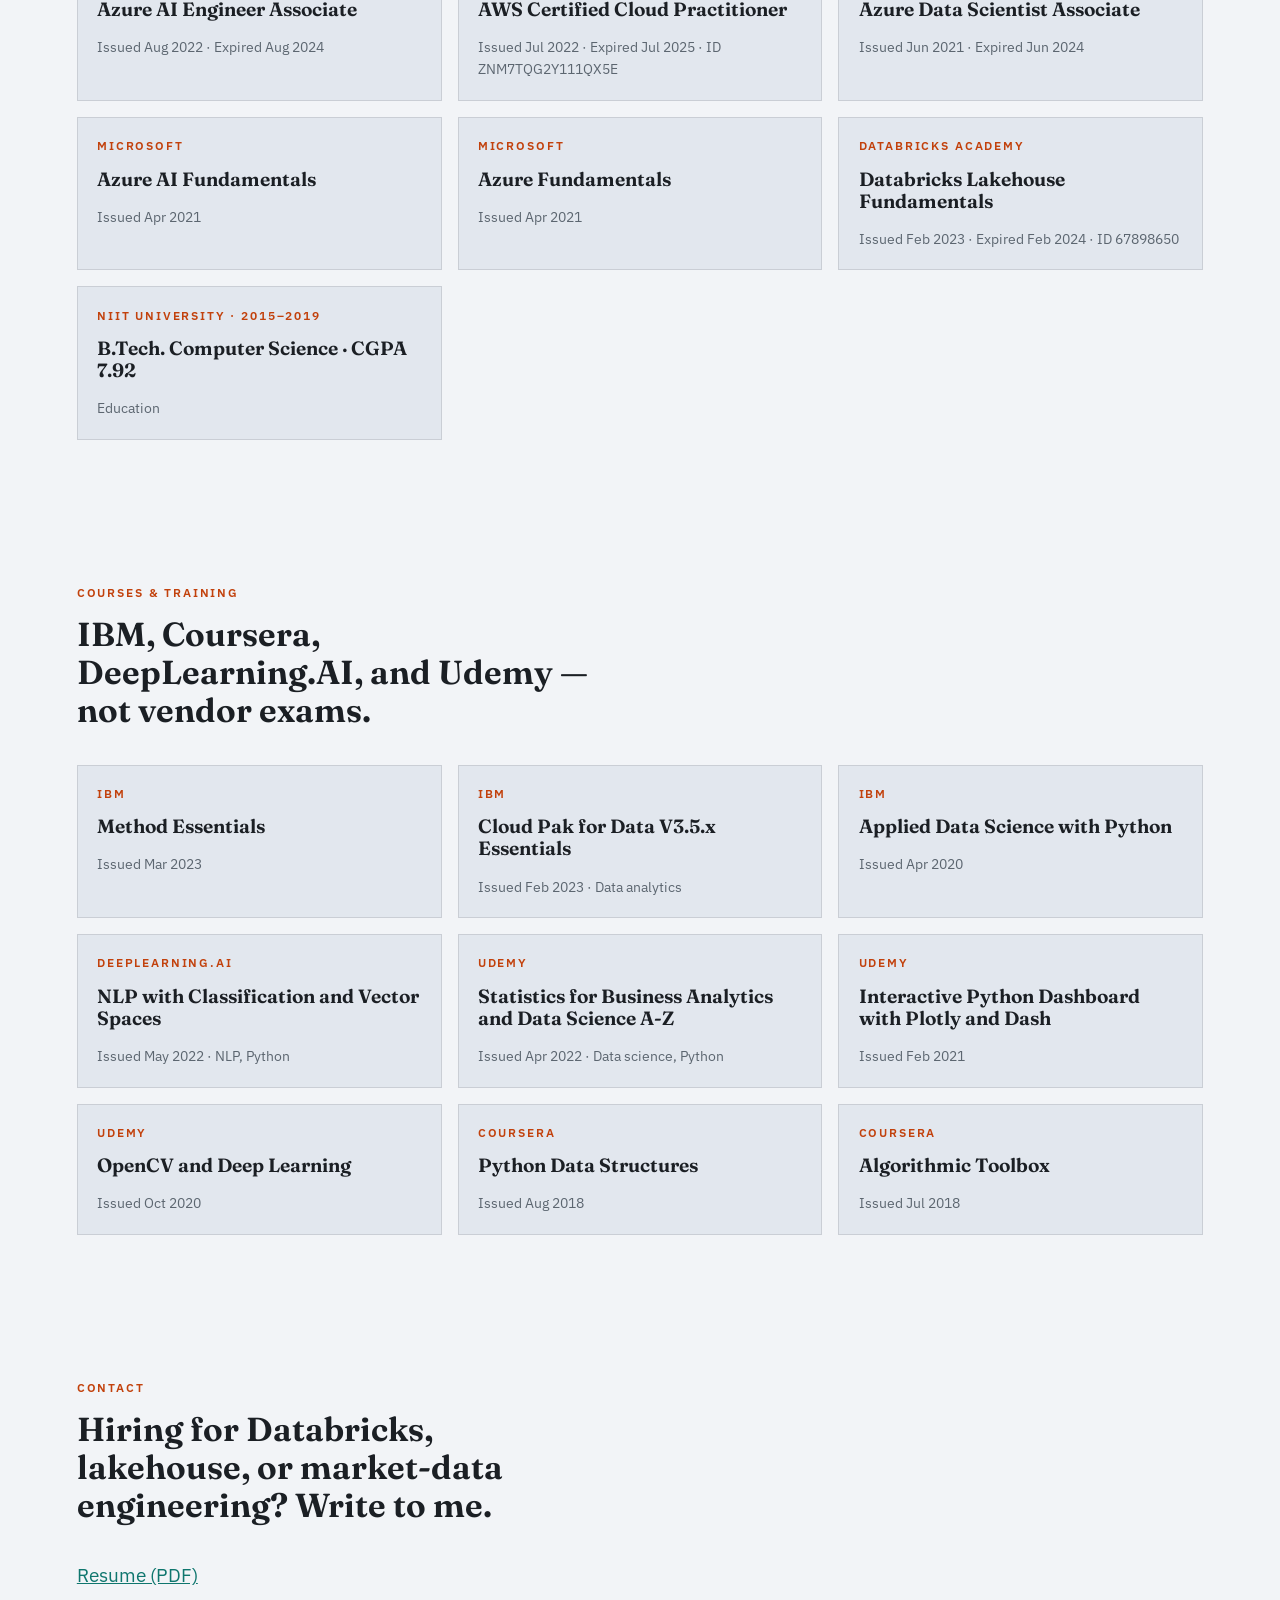
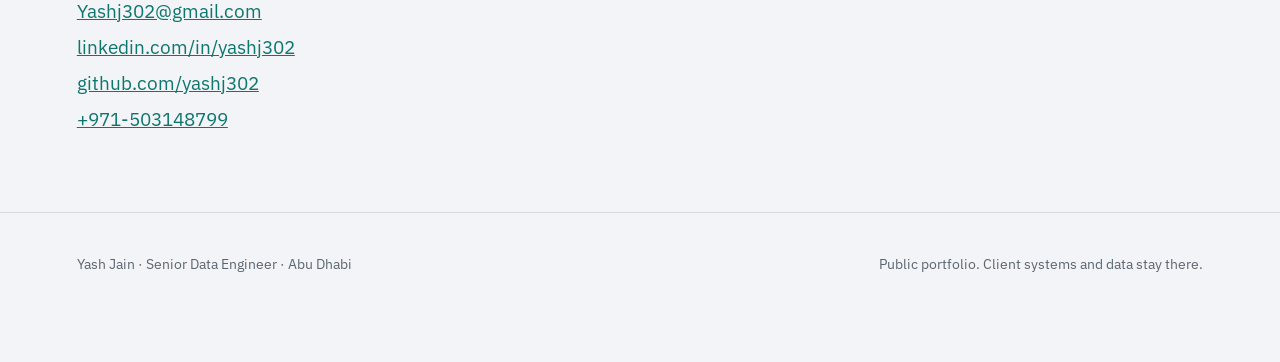
==== commit e0772577: "List IBM awards by amount and nominator from the original recognition letters." ====
--- a/index.html
+++ b/index.html
@@ -25,7 +25,7 @@
       href="https://fonts.googleapis.com/css2?family=Fraunces:opsz,wght@9..144,500;9..144,640&family=IBM+Plex+Sans:wght@400;500;600&display=swap"
       rel="stylesheet"
     />
-    <link rel="stylesheet" href="./styles.css?v=6" />
+    <link rel="stylesheet" href="./styles.css?v=7" />
   </head>
   <body>
     <div class="grain" aria-hidden="true"></div>
@@ -317,32 +317,42 @@
           <a class="award-card" href="https://www.linkedin.com/in/yashj302/details/honors/" target="_blank" rel="noreferrer">
             <p class="kicker">HappiestMinds · Q4 FY25</p>
             <h3>Go That Extra Mile Champion</h3>
-            <p>View the certificate on LinkedIn</p>
+            <p>View on LinkedIn</p>
           </a>
           <a class="award-card" href="https://www.linkedin.com/in/yashj302/details/honors/" target="_blank" rel="noreferrer">
             <p class="kicker">HappiestMinds</p>
             <h3>Insta Award · Extra Mile</h3>
-            <p>View the certificate on LinkedIn</p>
+            <p>View on LinkedIn</p>
+          </a>
+          <a class="award-card" href="https://www.linkedin.com/in/yashj302/details/honors/" target="_blank" rel="noreferrer">
+            <p class="kicker">IBM · Feb 2022</p>
+            <h3>BluePoints · 100 · Mayank Gupta</h3>
+            <p>View on LinkedIn</p>
+          </a>
+          <a class="award-card" href="https://www.linkedin.com/in/yashj302/details/honors/" target="_blank" rel="noreferrer">
+            <p class="kicker">IBM · Oct 2021</p>
+            <h3>Cash award · $300 · Abhay Pimprikar</h3>
+            <p>View on LinkedIn</p>
+          </a>
+          <a class="award-card" href="https://www.linkedin.com/in/yashj302/details/honors/" target="_blank" rel="noreferrer">
+            <p class="kicker">IBM · Sep 2021</p>
+            <h3>Cash award · $100 · Abhay Pimprikar</h3>
+            <p>View on LinkedIn</p>
+          </a>
+          <a class="award-card" href="https://www.linkedin.com/in/yashj302/details/honors/" target="_blank" rel="noreferrer">
+            <p class="kicker">IBM · Jun 2021</p>
+            <h3>Cash award · $100 · Ravi Nemala</h3>
+            <p>View on LinkedIn</p>
           </a>
           <a class="award-card" href="https://www.linkedin.com/in/yashj302/details/honors/" target="_blank" rel="noreferrer">
             <p class="kicker">IBM · May 2021</p>
-            <h3>BluePoints · Rakesh Bhatt</h3>
-            <p>View the recognition on LinkedIn</p>
-          </a>
-          <a class="award-card" href="https://www.linkedin.com/in/yashj302/details/honors/" target="_blank" rel="noreferrer">
-            <p class="kicker">IBM · Jun 2021</p>
-            <h3>Cash award · Ravi Nemala</h3>
-            <p>View the recognition on LinkedIn</p>
+            <h3>Cash award · $75 · Abhay Pimprikar</h3>
+            <p>View on LinkedIn</p>
           </a>
           <a class="award-card" href="https://www.linkedin.com/in/yashj302/details/honors/" target="_blank" rel="noreferrer">
             <p class="kicker">IBM · May 2021</p>
-            <h3>Cash award · Abhay Pimprikar</h3>
-            <p>View the recognition on LinkedIn</p>
-          </a>
-          <a class="award-card" href="https://www.linkedin.com/in/yashj302/details/honors/" target="_blank" rel="noreferrer">
-            <p class="kicker">IBM · Sep 2021</p>
-            <h3>Cash award · Abhay Pimprikar</h3>
-            <p>View the recognition on LinkedIn</p>
+            <h3>BluePoints · 200 · Rakesh Bhatt</h3>
+            <p>View on LinkedIn</p>
           </a>
         </div>
         <div class="cta-row">
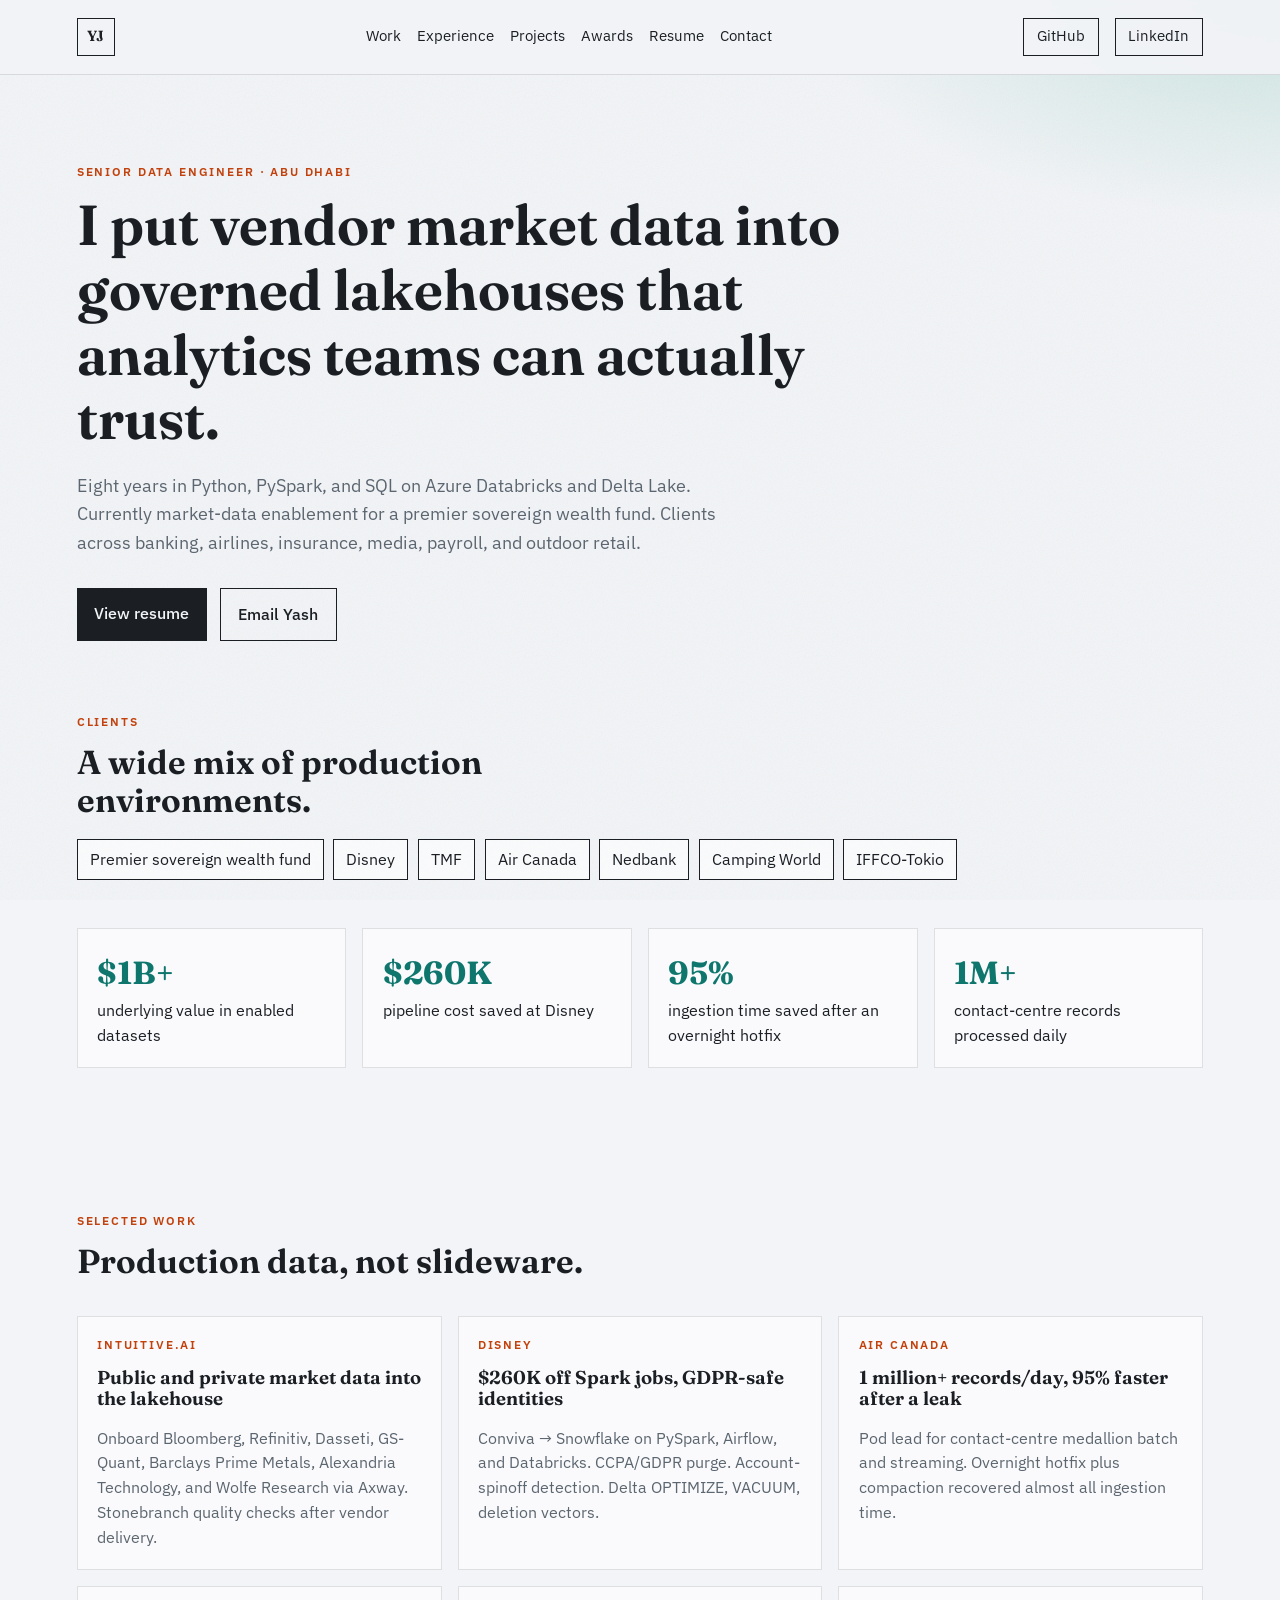
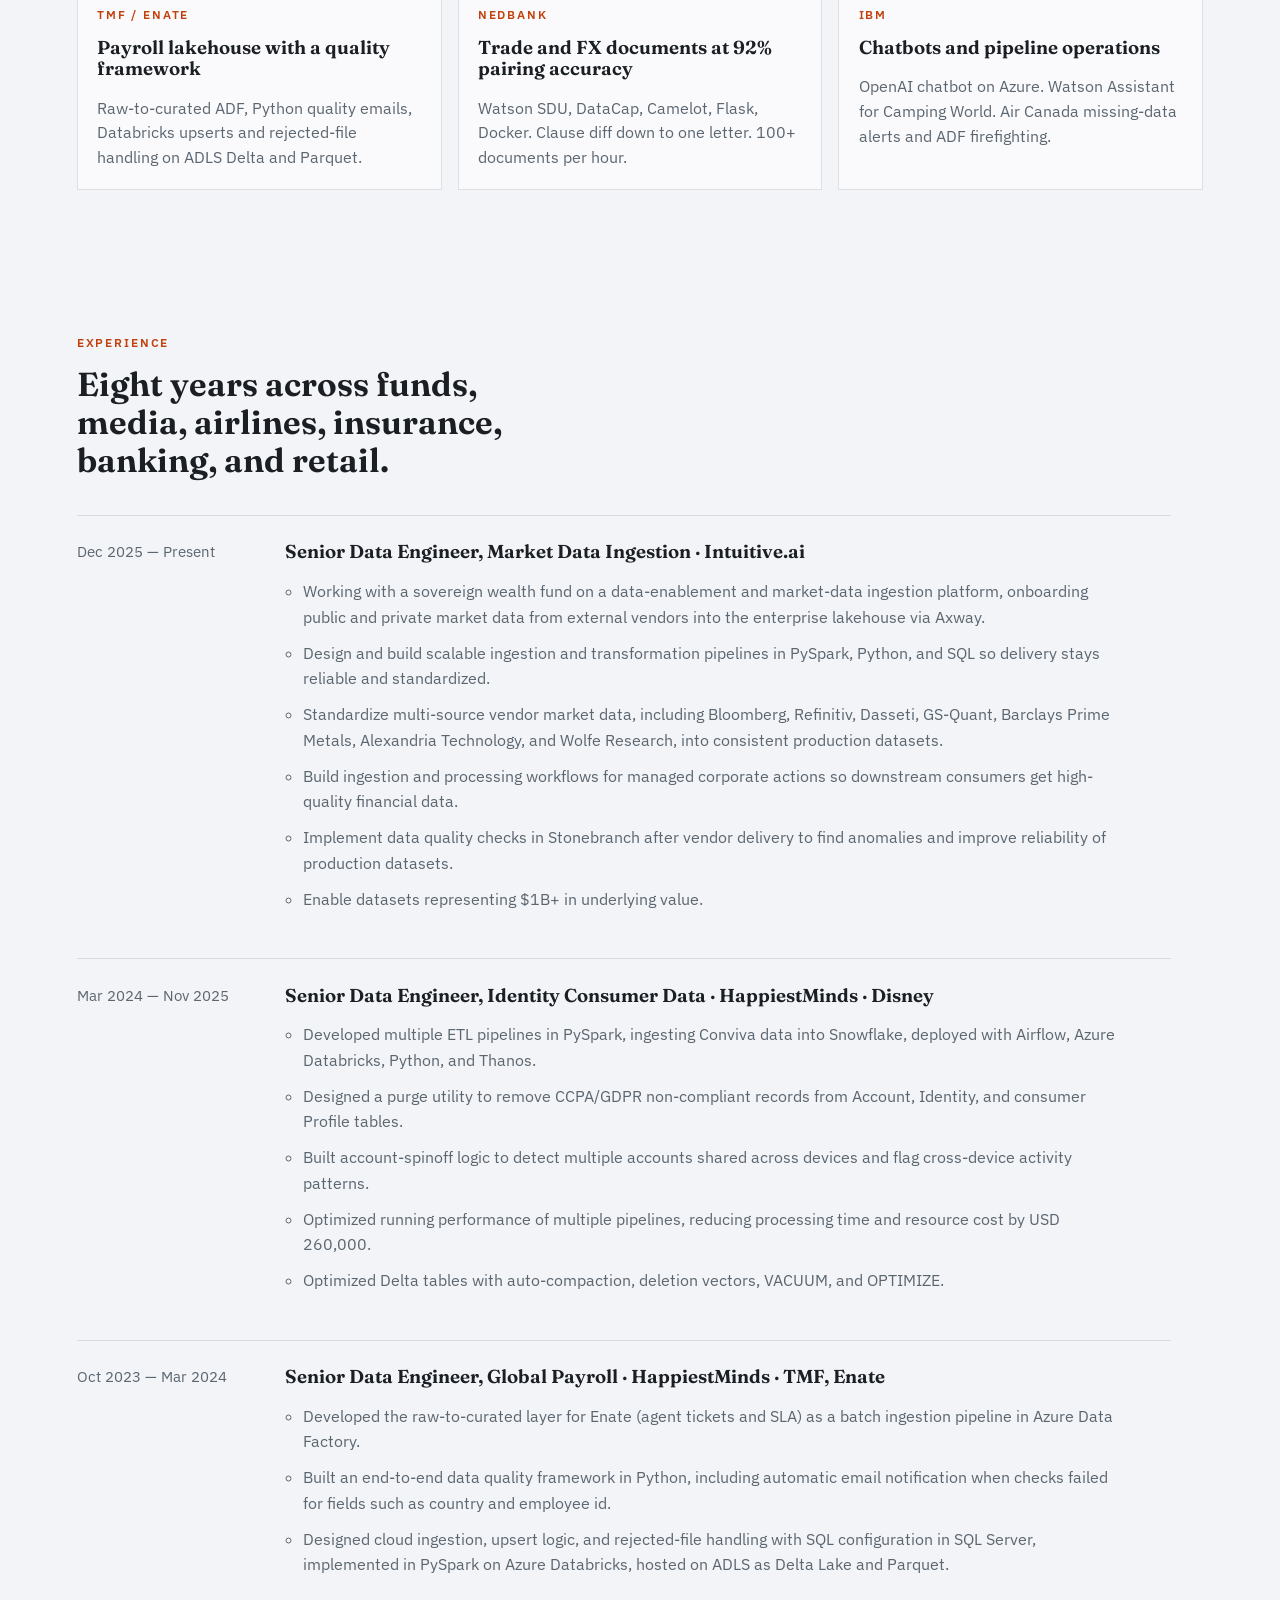
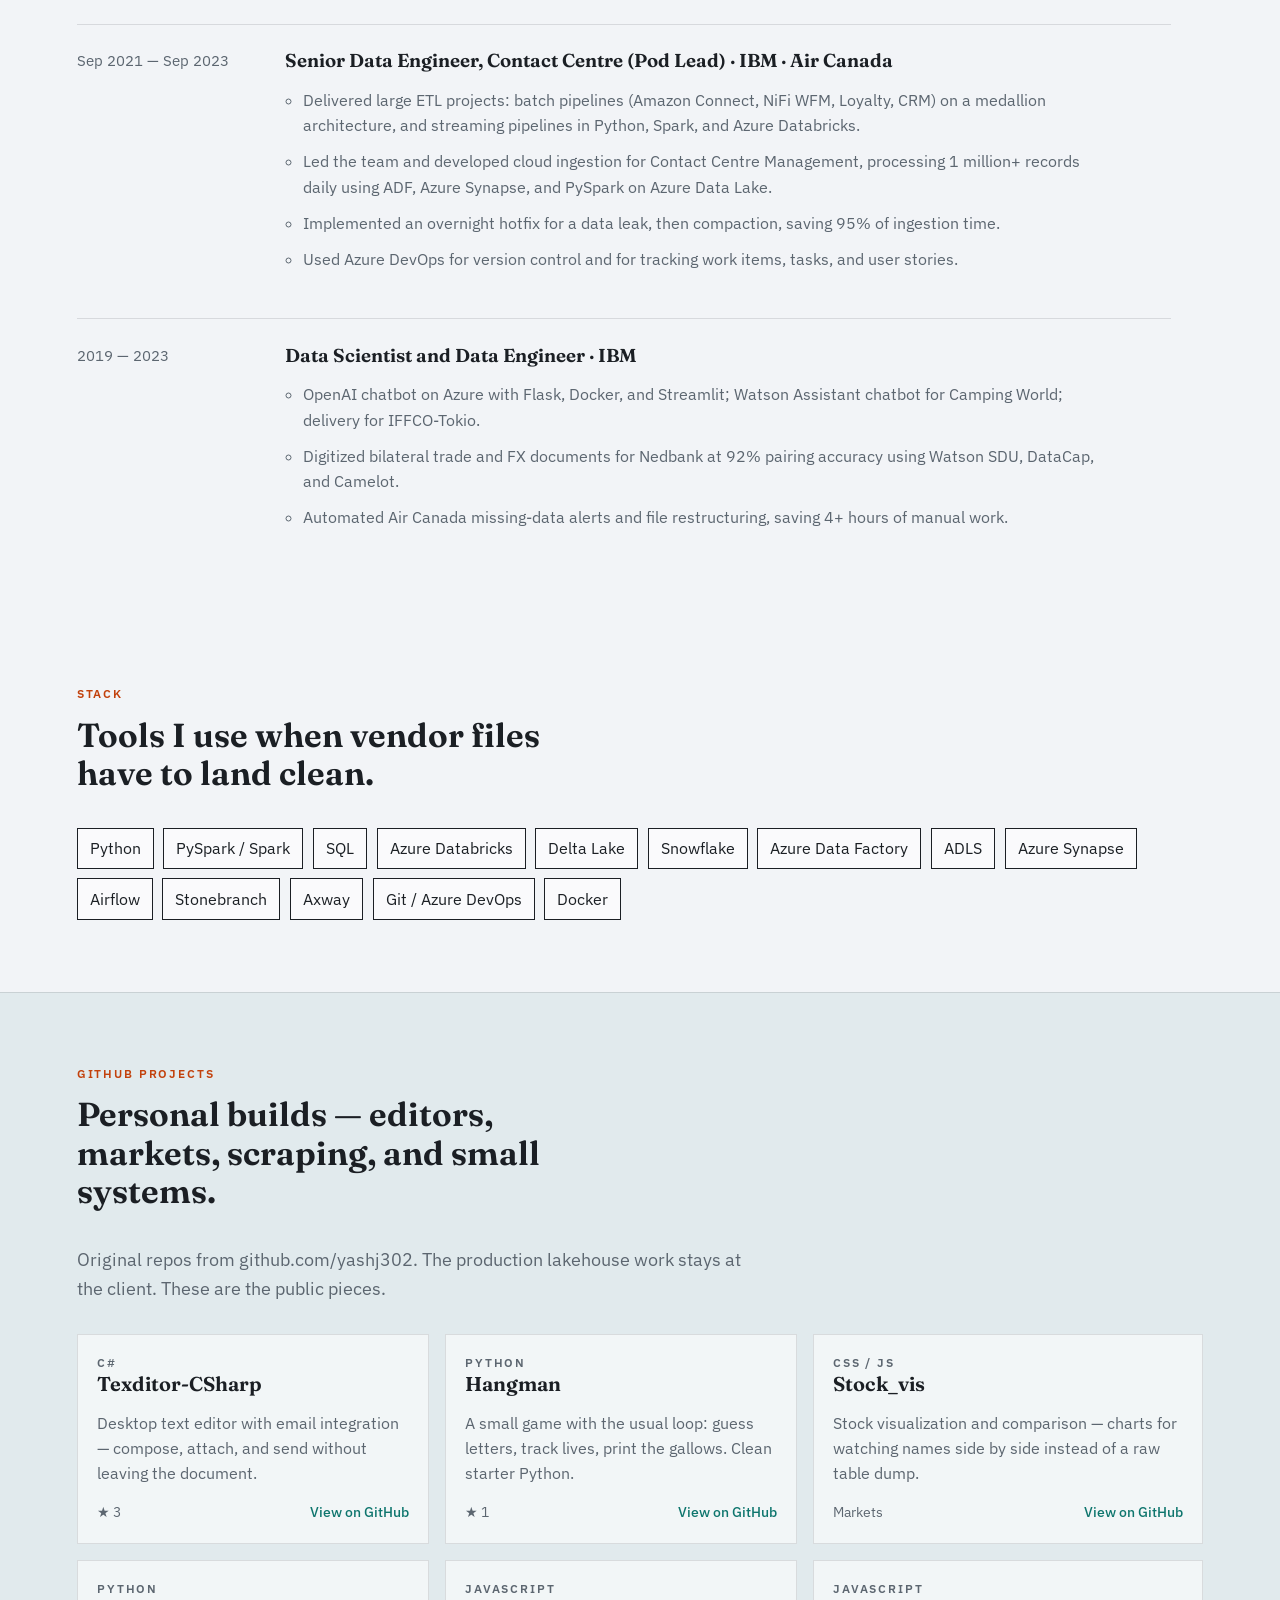
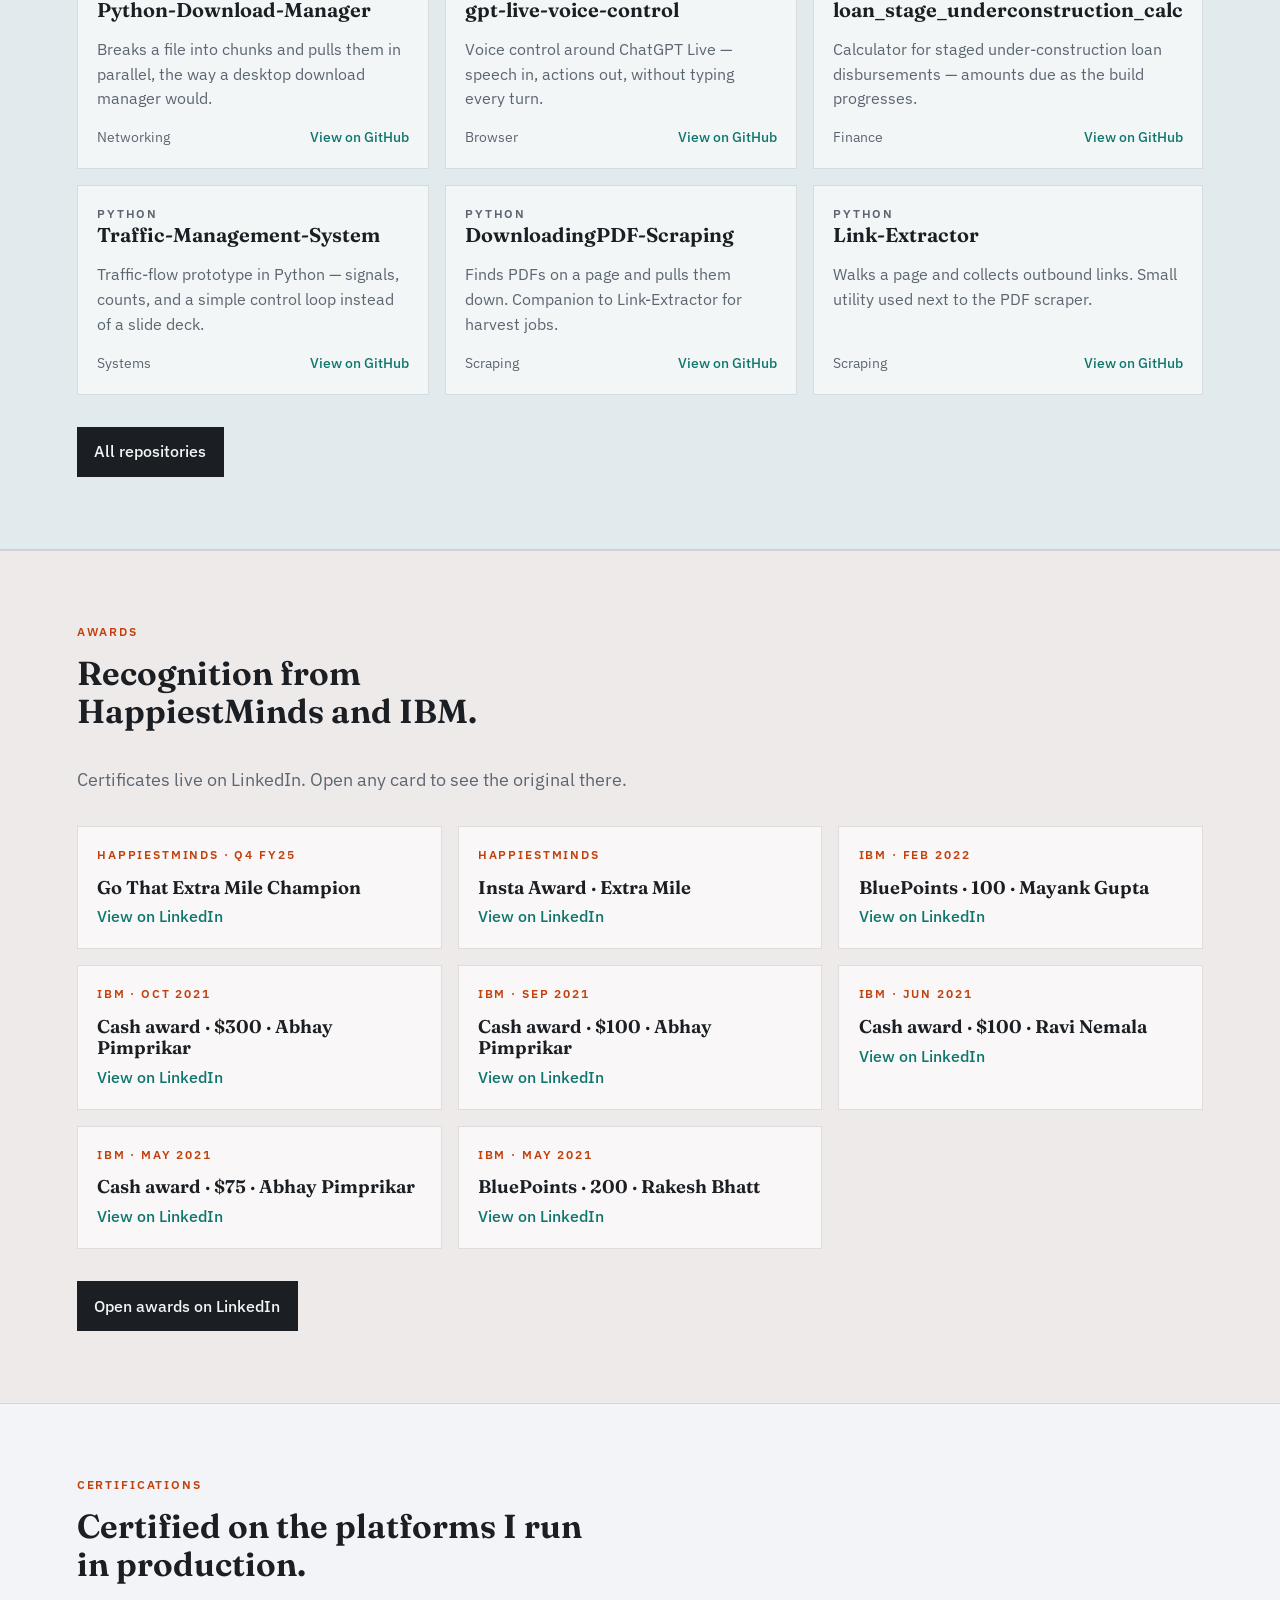
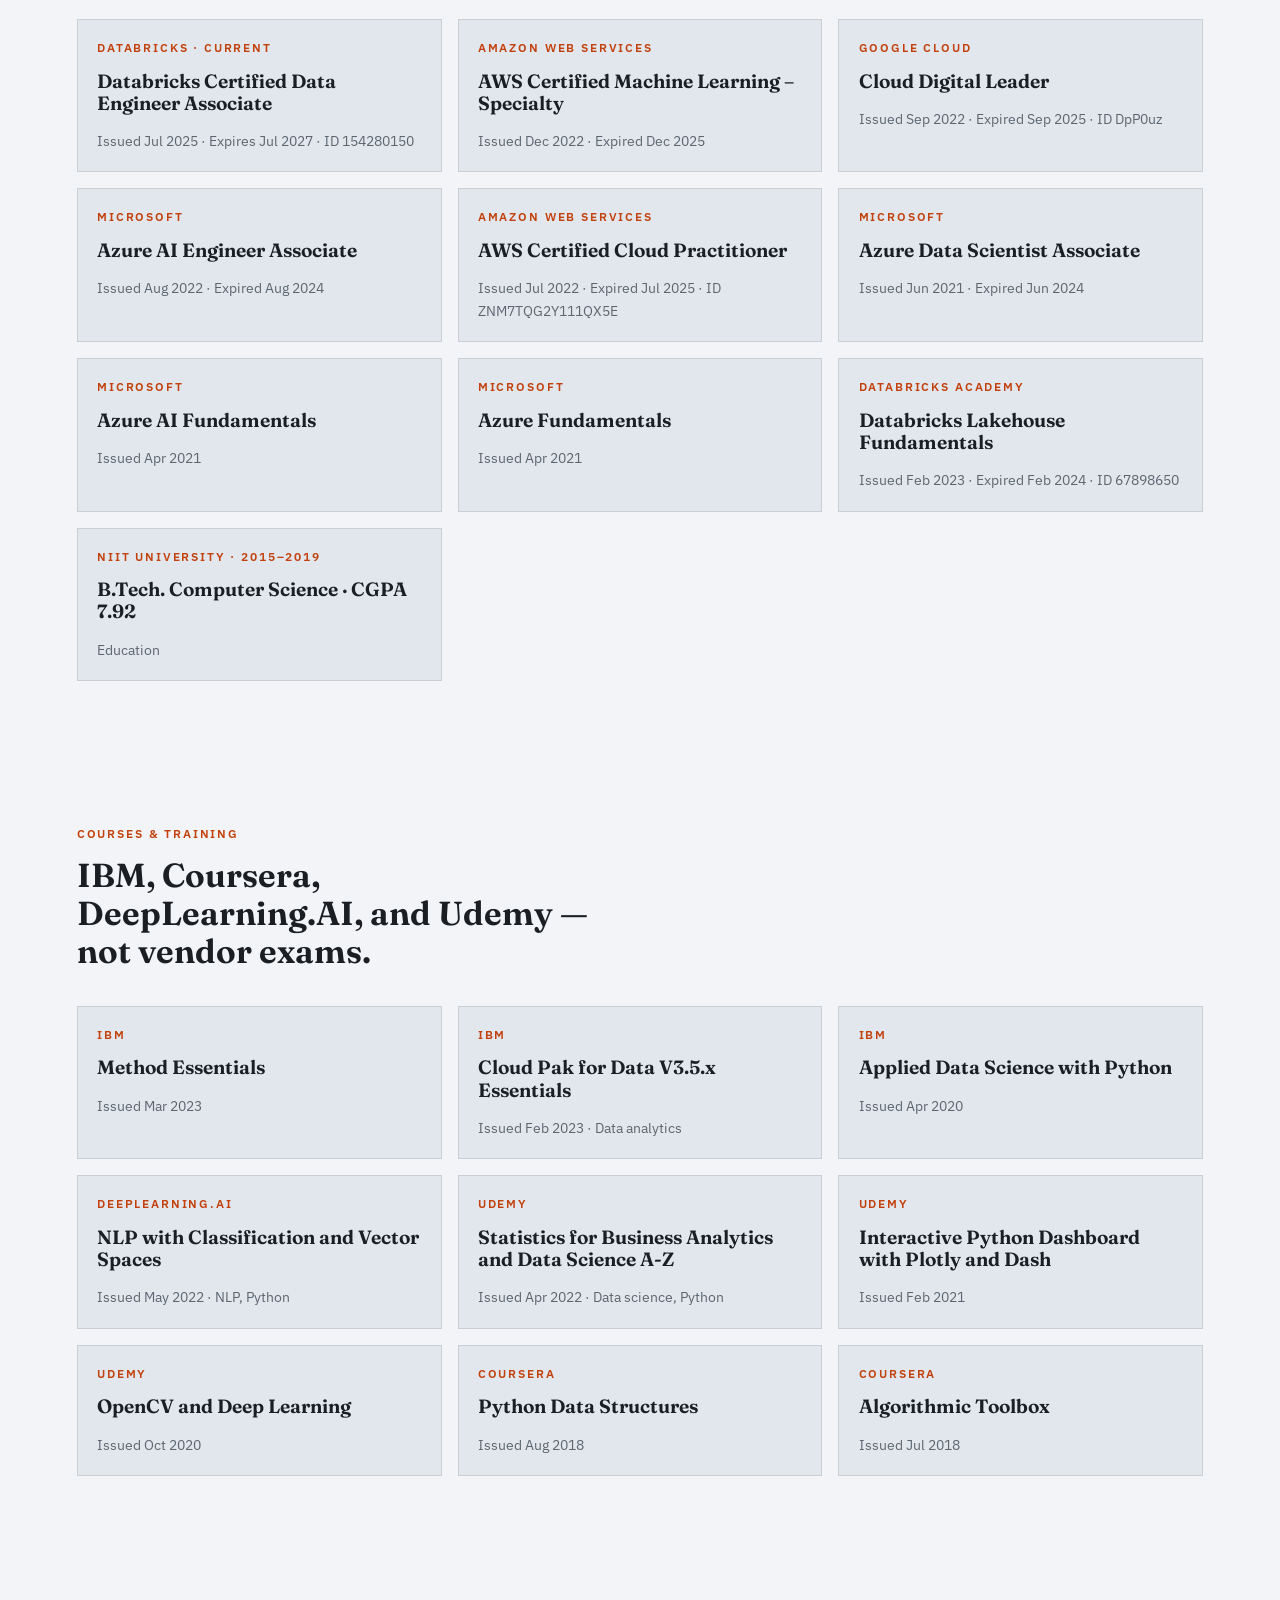
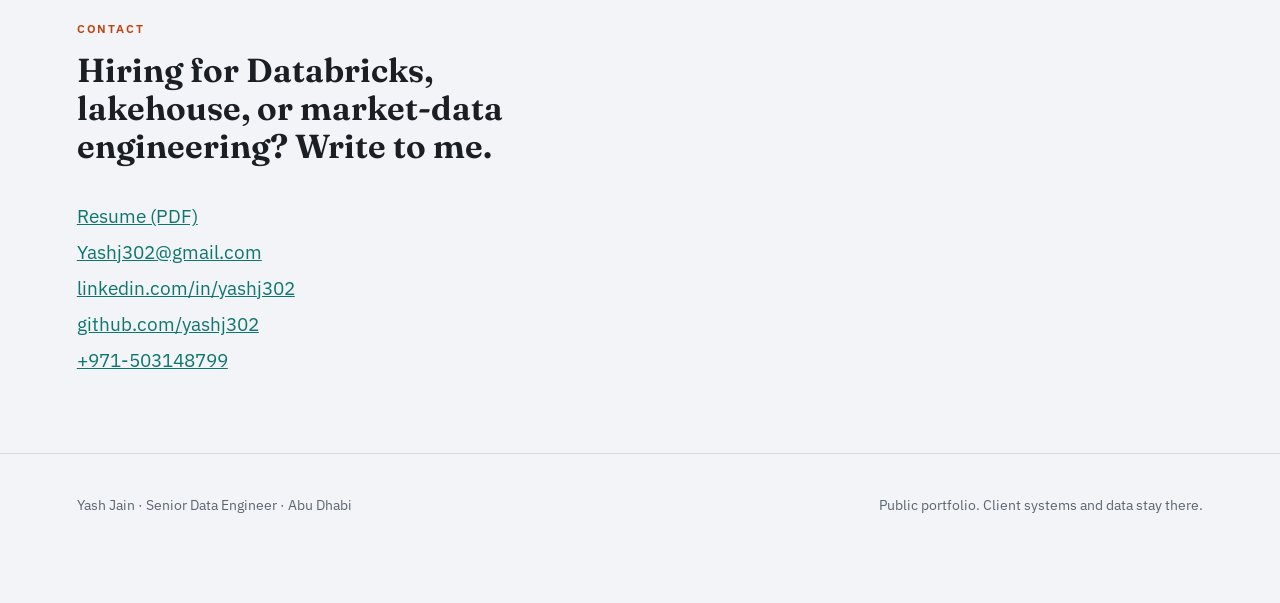
==== commit d2cff7b4: "Name the client mix across funds, media, airlines, insurance, and retail." ====
--- a/index.html
+++ b/index.html
@@ -25,7 +25,7 @@
       href="https://fonts.googleapis.com/css2?family=Fraunces:opsz,wght@9..144,500;9..144,640&family=IBM+Plex+Sans:wght@400;500;600&display=swap"
       rel="stylesheet"
     />
-    <link rel="stylesheet" href="./styles.css?v=7" />
+    <link rel="stylesheet" href="./styles.css?v=8" />
   </head>
   <body>
     <div class="grain" aria-hidden="true"></div>
@@ -51,11 +51,25 @@
         <h1>I put vendor market data into governed lakehouses that analytics teams can actually trust.</h1>
         <p class="lede">
           Eight years in Python, PySpark, and SQL on Azure Databricks and Delta Lake. Currently market-data
-          enablement for a global sovereign wealth fund. Previously Disney, Air Canada, and IBM.
+          enablement for a premier sovereign wealth fund. Clients across banking, airlines, insurance, media, payroll, and outdoor retail.
         </p>
         <div class="cta-row">
           <a class="btn" href="./resume.html">View resume</a>
           <a class="btn btn-line" href="mailto:Yashj302@gmail.com">Email Yash</a>
+        </div>
+      </section>
+
+      <section class="clients" aria-label="Clients">
+        <p class="eyebrow">Clients</p>
+        <h2>A wide mix of production environments.</h2>
+        <div class="pills">
+          <span>Premier sovereign wealth fund</span>
+          <span>Disney</span>
+          <span>TMF</span>
+          <span>Air Canada</span>
+          <span>Nedbank</span>
+          <span>Camping World</span>
+          <span>IFFCO-Tokio</span>
         </div>
       </section>
 
@@ -120,7 +134,7 @@
       <section id="experience" class="work">
         <header class="section-head">
           <p class="eyebrow">Experience</p>
-          <h2>Eight years across funds, media, airlines, banking, and retail.</h2>
+          <h2>Eight years across funds, media, airlines, insurance, banking, and retail.</h2>
         </header>
         <ol class="timeline">
           <li>
@@ -178,7 +192,7 @@
             <div class="what">
               <h3>Data Scientist and Data Engineer · IBM</h3>
               <ul>
-                <li>OpenAI chatbot on Azure with Flask, Docker, and Streamlit; Watson Assistant chatbot for Camping World.</li>
+                <li>OpenAI chatbot on Azure with Flask, Docker, and Streamlit; Watson Assistant chatbot for Camping World; delivery for IFFCO-Tokio.</li>
                 <li>Digitized bilateral trade and FX documents for Nedbank at 92% pairing accuracy using Watson SDU, DataCap, and Camelot.</li>
                 <li>Automated Air Canada missing-data alerts and file restructuring, saving 4+ hours of manual work.</li>
               </ul>
--- a/styles.css
+++ b/styles.css
@@ -104,8 +104,18 @@
 .metrics,
 .selected,
 .projects,
+.clients,
 footer {
   padding: 4.5rem 6vw;
+}
+
+.clients {
+  padding-top: 0;
+  padding-bottom: 3rem;
+}
+
+.clients h2 {
+  margin-bottom: 1.2rem;
 }
 
 .work {
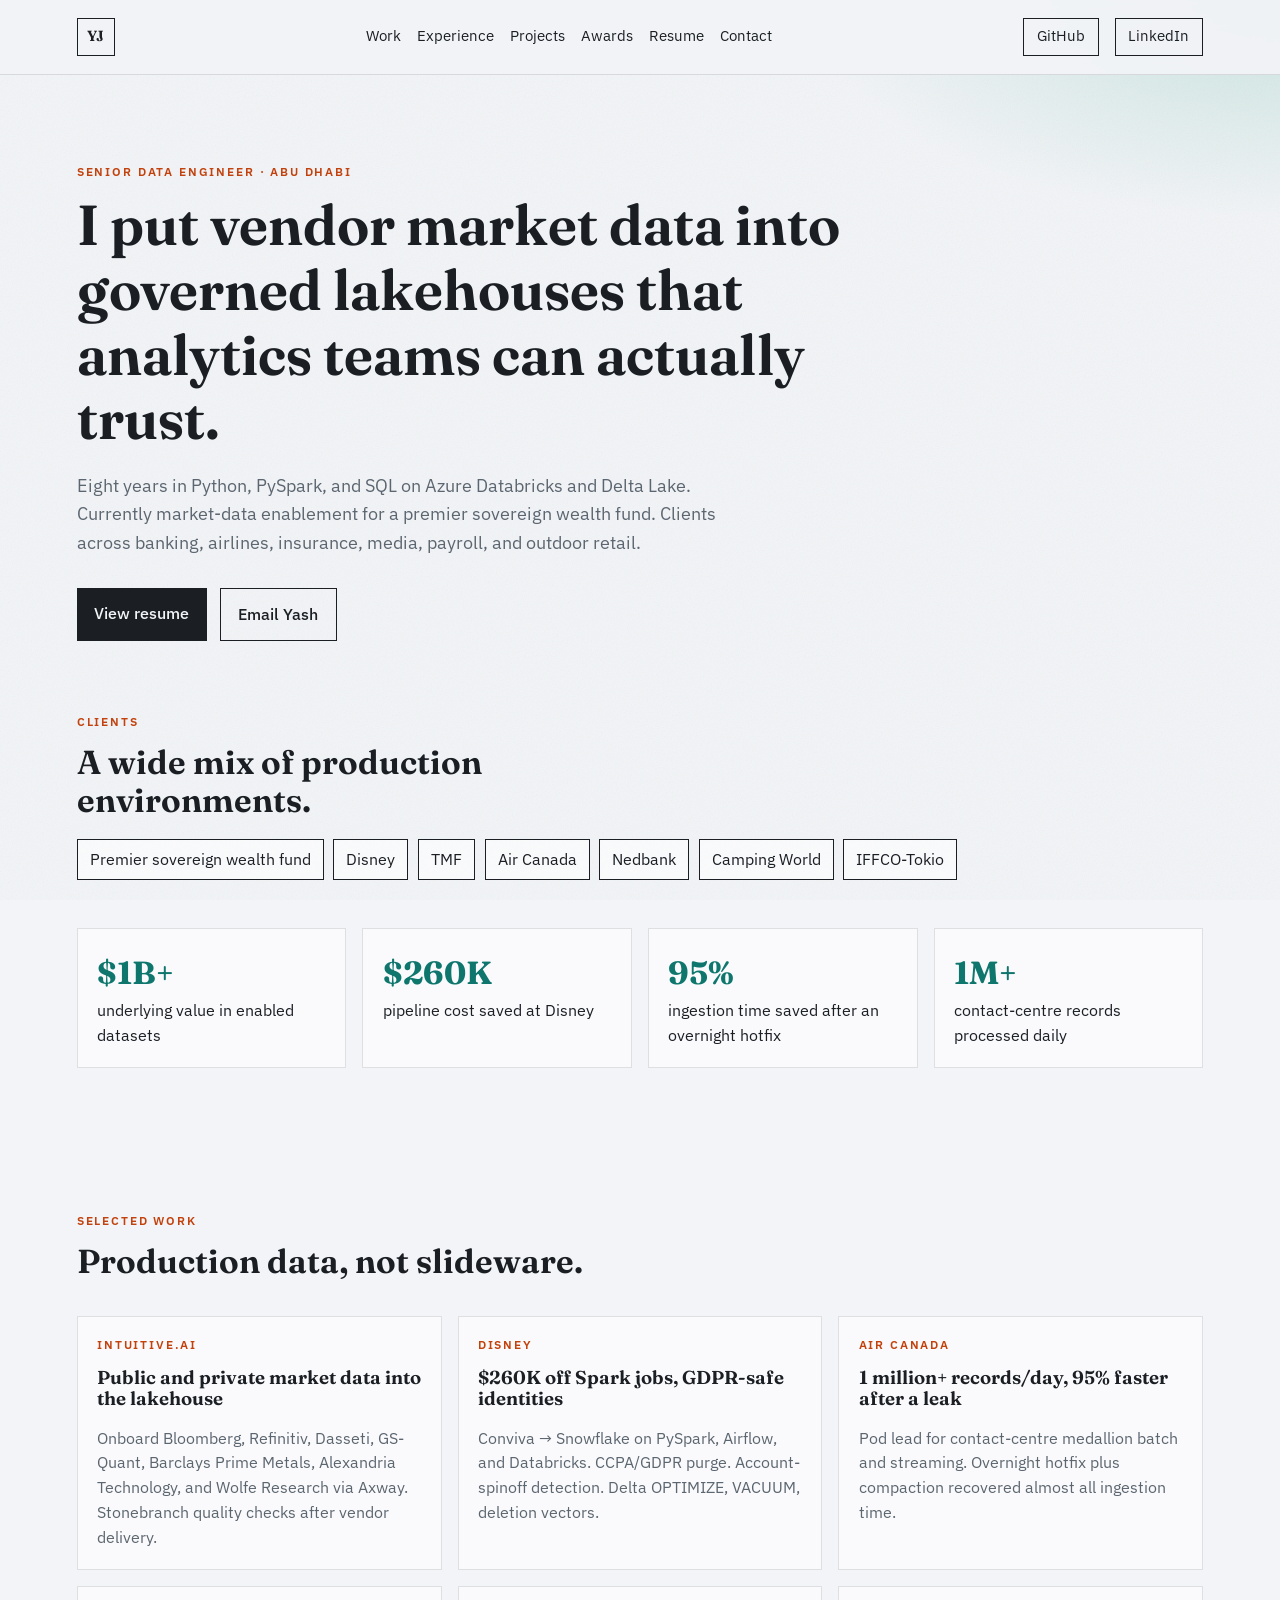
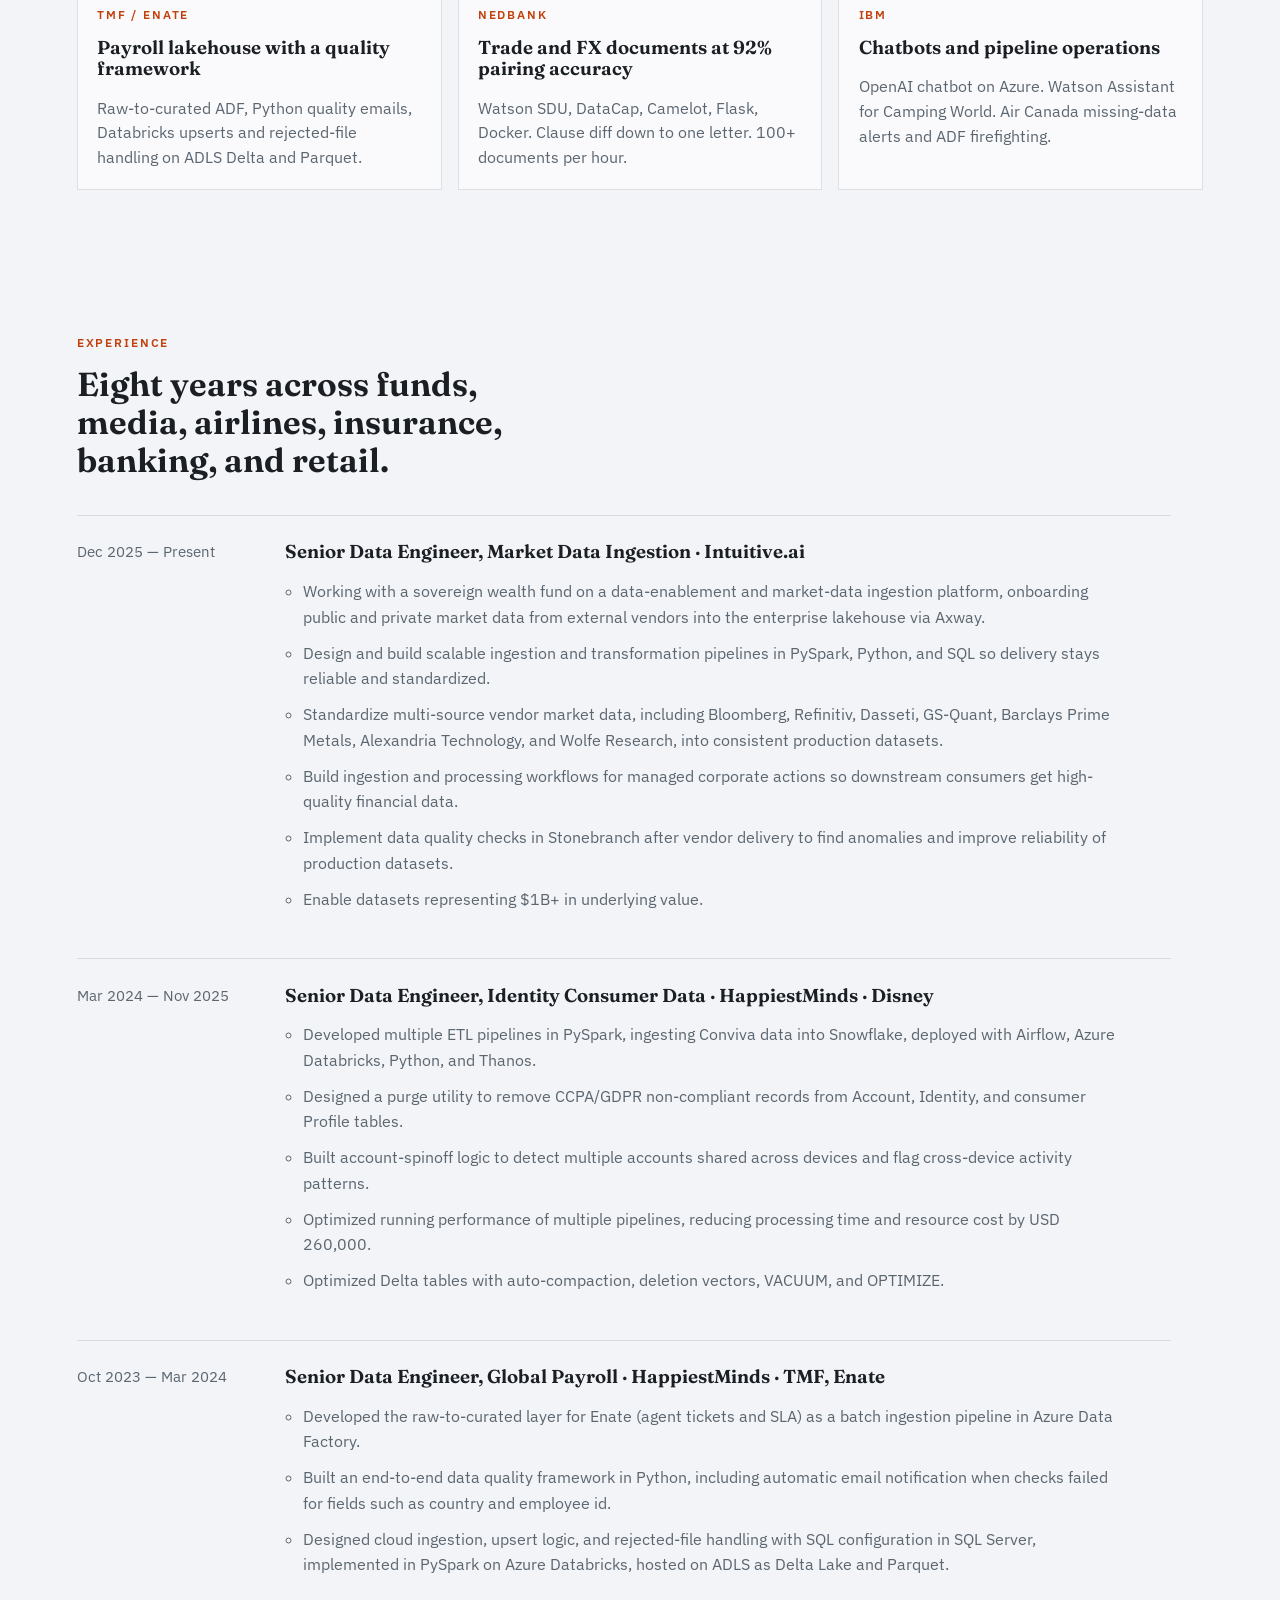
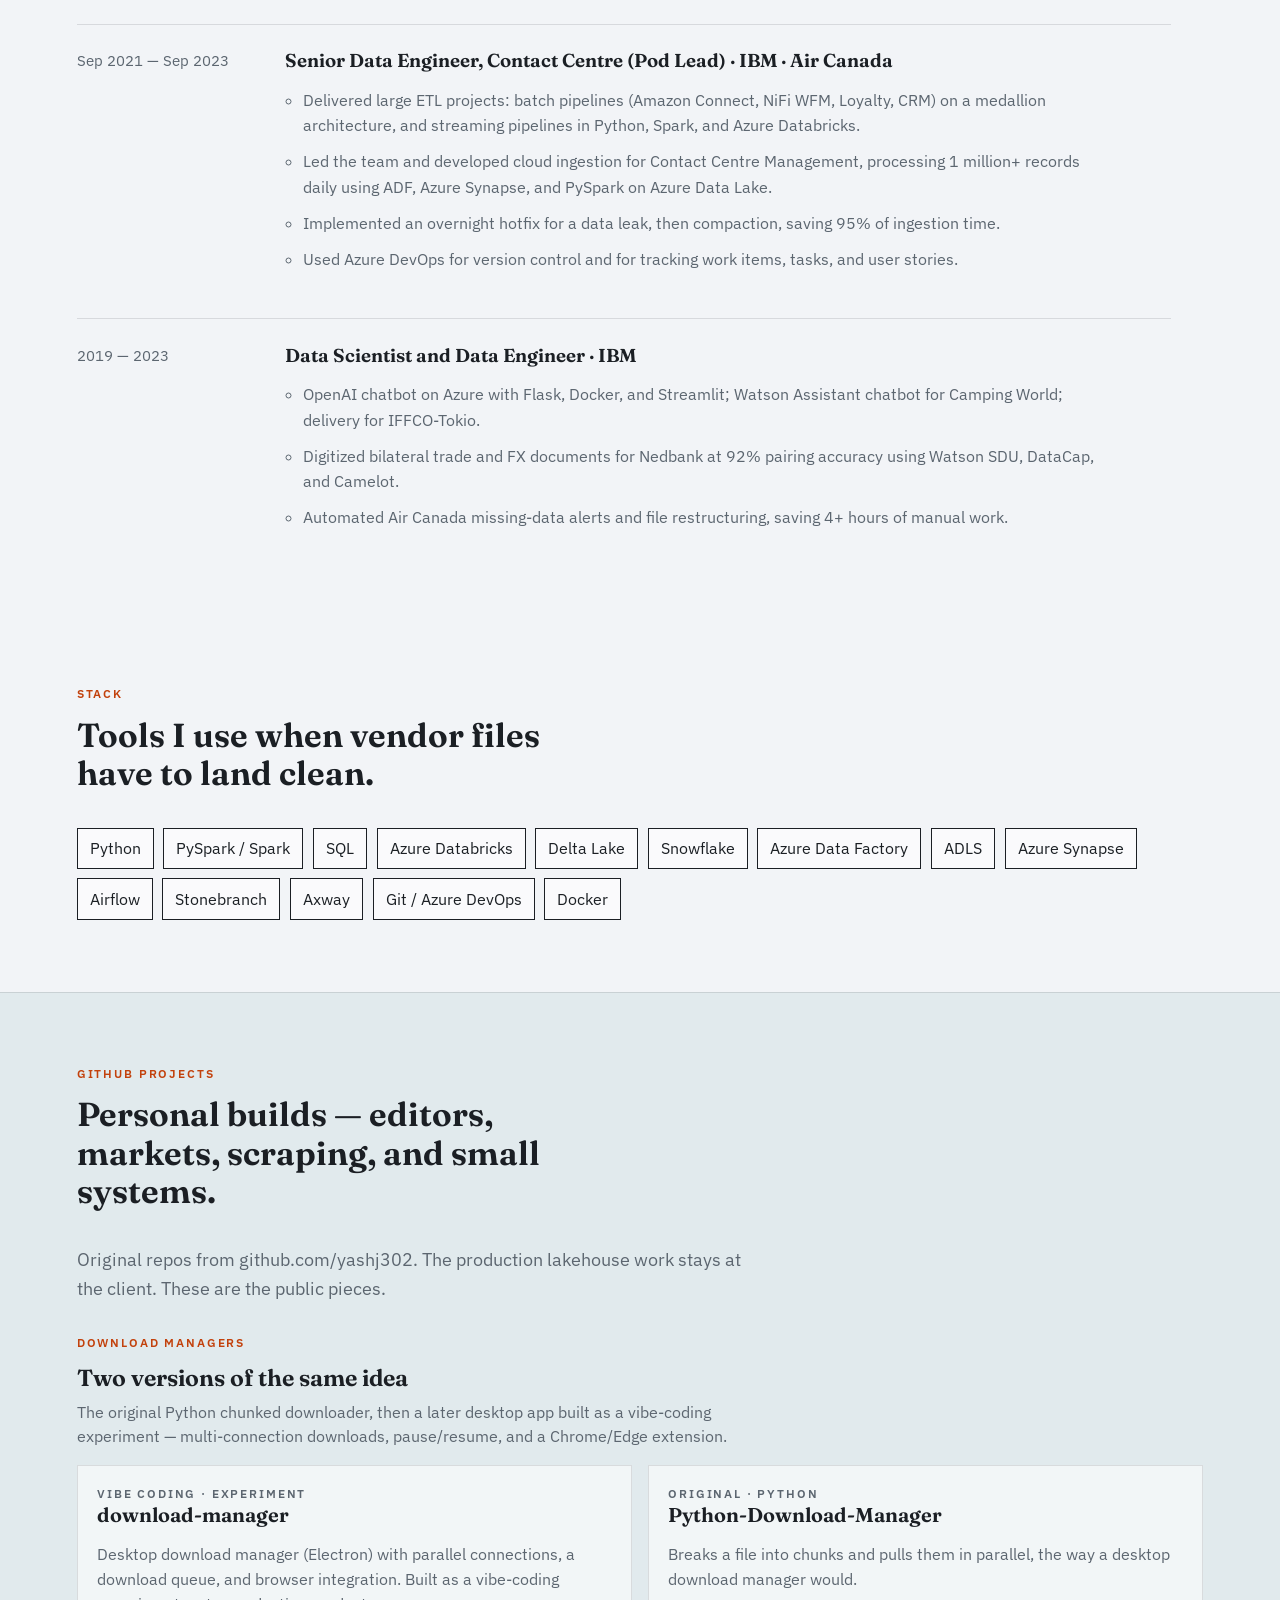
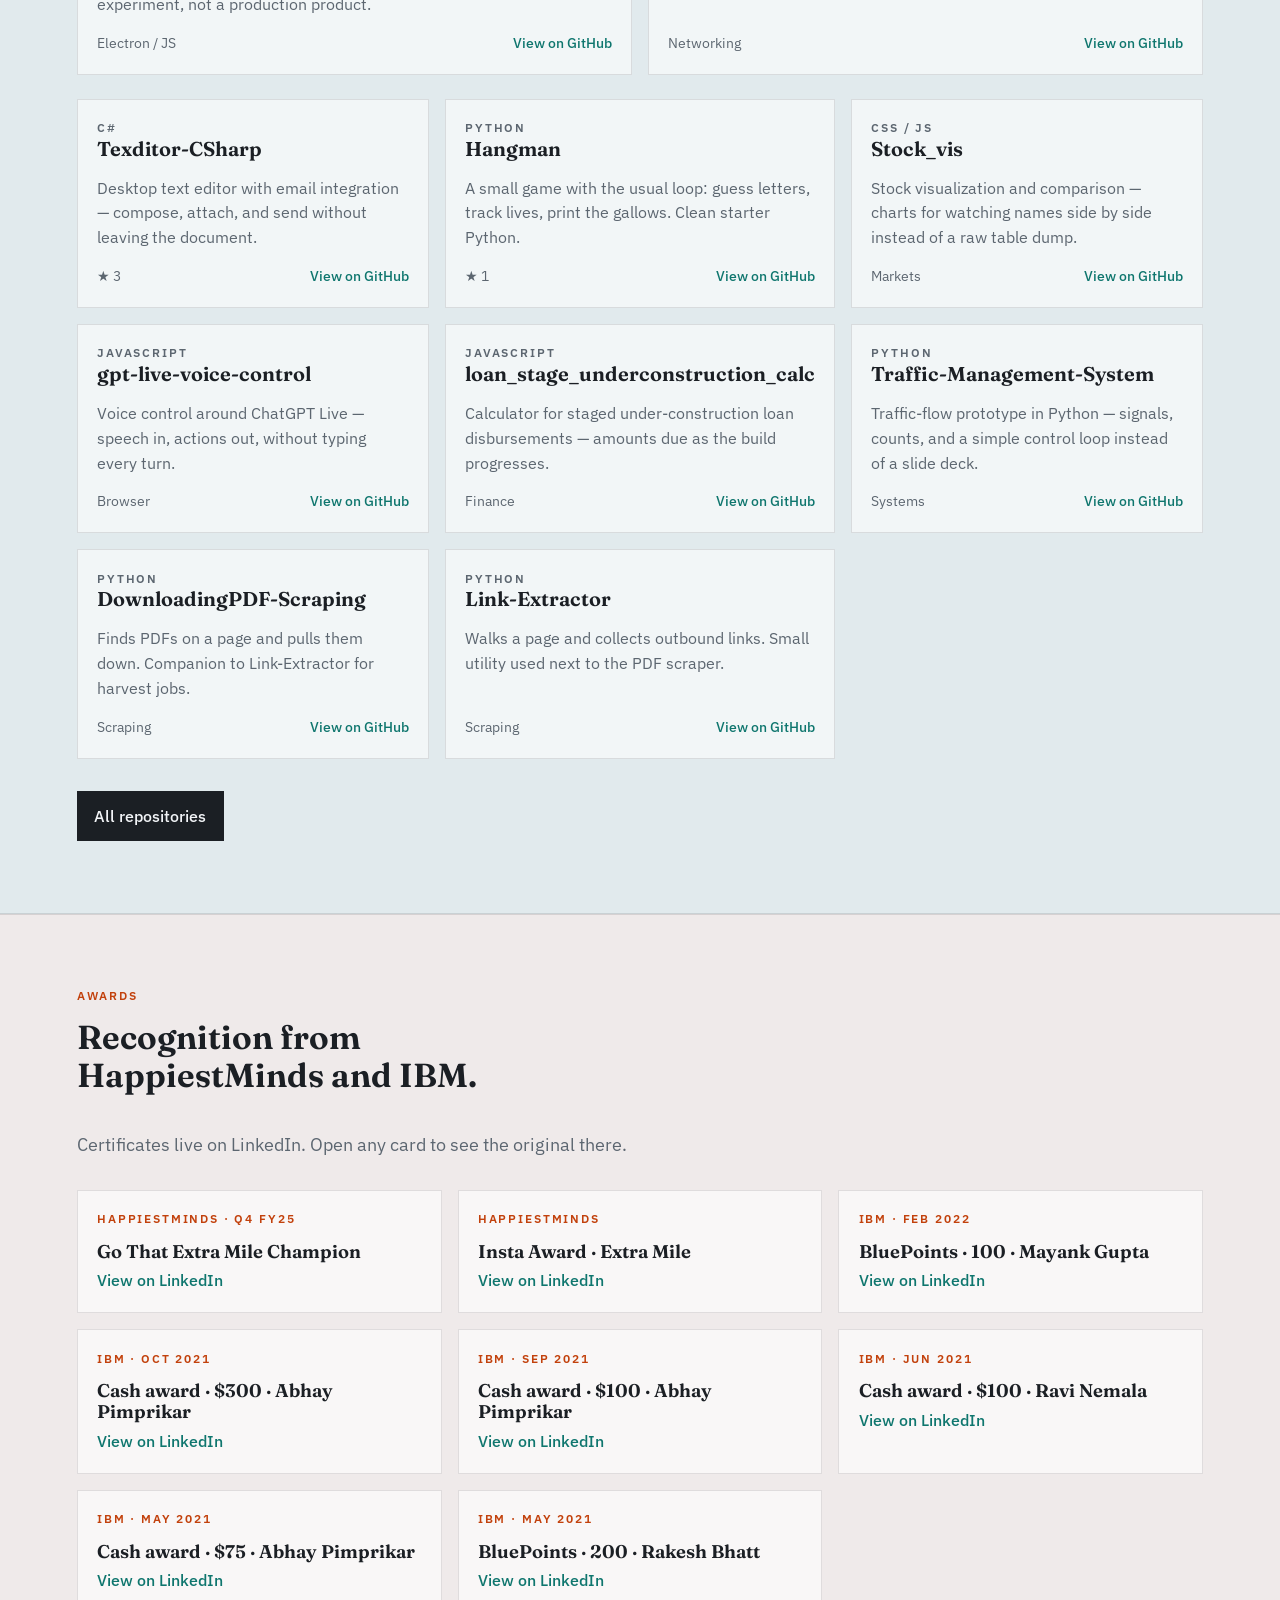
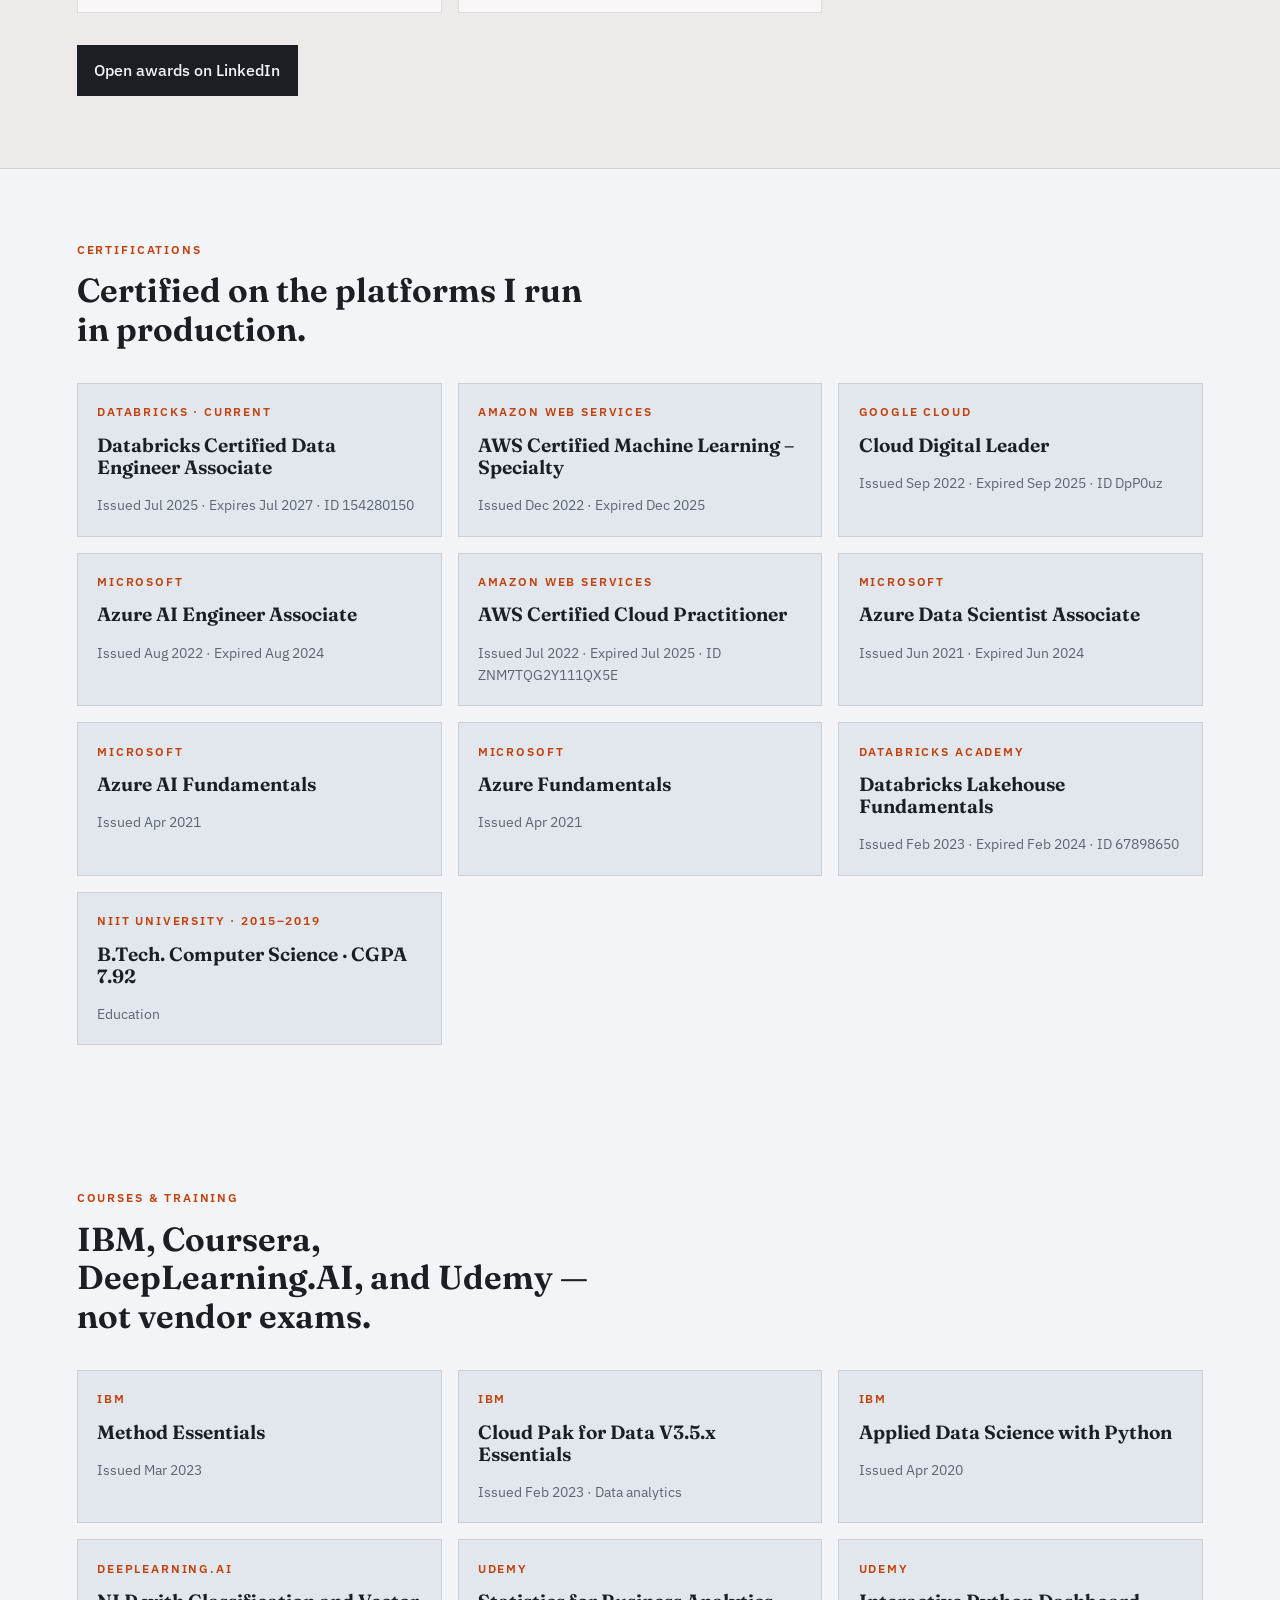
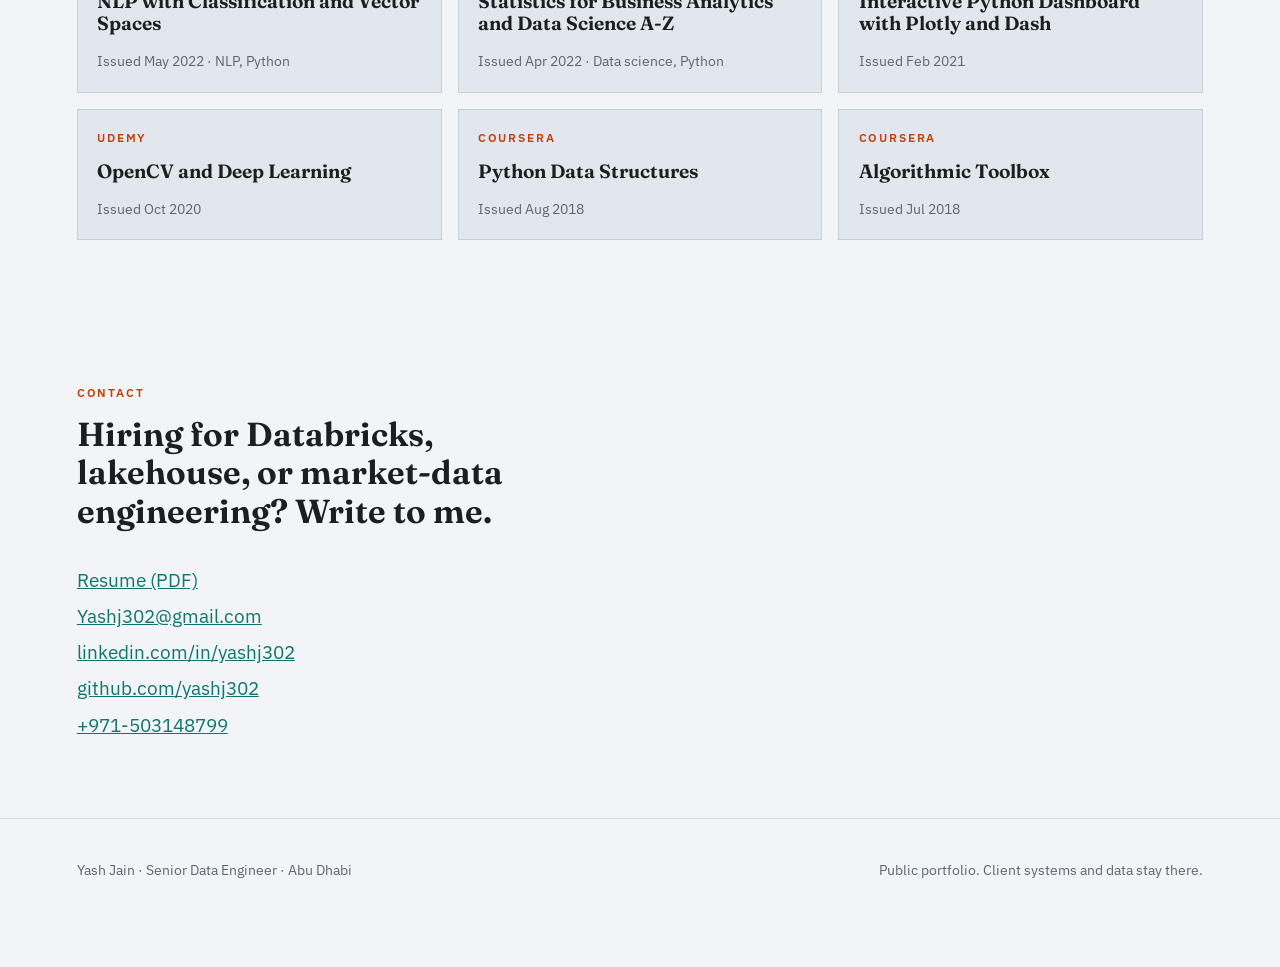
==== commit 3a5da34b: "Split download managers into the original Python repo and a vibe-coded desktop experiment." ====
--- a/index.html
+++ b/index.html
@@ -233,6 +233,39 @@
           Original repos from github.com/yashj302. The production lakehouse work stays at the client. These are the
           public pieces.
         </p>
+        <div class="download-pair">
+          <header class="pair-head">
+            <p class="eyebrow">Download managers</p>
+            <h3>Two versions of the same idea</h3>
+            <p>
+              The original Python chunked downloader, then a later desktop app built as a vibe-coding experiment —
+              multi-connection downloads, pause/resume, and a Chrome/Edge extension.
+            </p>
+          </header>
+          <div class="project-grid pair-grid">
+            <article>
+              <p class="kicker">Vibe coding · Experiment</p>
+              <h3>download-manager</h3>
+              <p>
+                Desktop download manager (Electron) with parallel connections, a download queue, and browser
+                integration. Built as a vibe-coding experiment, not a production product.
+              </p>
+              <div class="repo-meta">
+                <span>Electron / JS</span>
+                <a href="https://github.com/yashj302/download-manager" target="_blank" rel="noreferrer">View on GitHub</a>
+              </div>
+            </article>
+            <article>
+              <p class="kicker">Original · Python</p>
+              <h3>Python-Download-Manager</h3>
+              <p>Breaks a file into chunks and pulls them in parallel, the way a desktop download manager would.</p>
+              <div class="repo-meta">
+                <span>Networking</span>
+                <a href="https://github.com/yashj302/Python-Download-Manager" target="_blank" rel="noreferrer">View on GitHub</a>
+              </div>
+            </article>
+          </div>
+        </div>
         <div class="project-grid">
           <article>
             <p class="kicker">C#</p>
@@ -259,15 +292,6 @@
             <div class="repo-meta">
               <span>Markets</span>
               <a href="https://github.com/yashj302/Stock_vis" target="_blank" rel="noreferrer">View on GitHub</a>
-            </div>
-          </article>
-          <article>
-            <p class="kicker">Python</p>
-            <h3>Python-Download-Manager</h3>
-            <p>Breaks a file into chunks and pulls them in parallel, the way a desktop download manager would.</p>
-            <div class="repo-meta">
-              <span>Networking</span>
-              <a href="https://github.com/yashj302/Python-Download-Manager" target="_blank" rel="noreferrer">View on GitHub</a>
             </div>
           </article>
           <article>
--- a/styles.css
+++ b/styles.css
@@ -248,6 +248,26 @@
   font-weight: 500;
 }
 
+.download-pair {
+  margin: 0 0 1.5rem;
+}
+
+.pair-head h3 {
+  font-family: Fraunces, Georgia, serif;
+  font-size: 1.45rem;
+  margin: 0.2rem 0 0.5rem;
+}
+
+.pair-head p:not(.eyebrow) {
+  color: var(--muted);
+  max-width: 42rem;
+  margin: 0 0 1rem;
+}
+
+.pair-grid {
+  grid-template-columns: 1fr 1fr;
+}
+
 .projects {
   background: rgba(15, 118, 110, 0.07);
   border-top: 1px solid var(--line);
@@ -437,6 +457,7 @@
   .card-row,
   .cases,
   .project-grid,
+  .pair-grid,
   .award-grid,
   .cert-grid,
   footer {
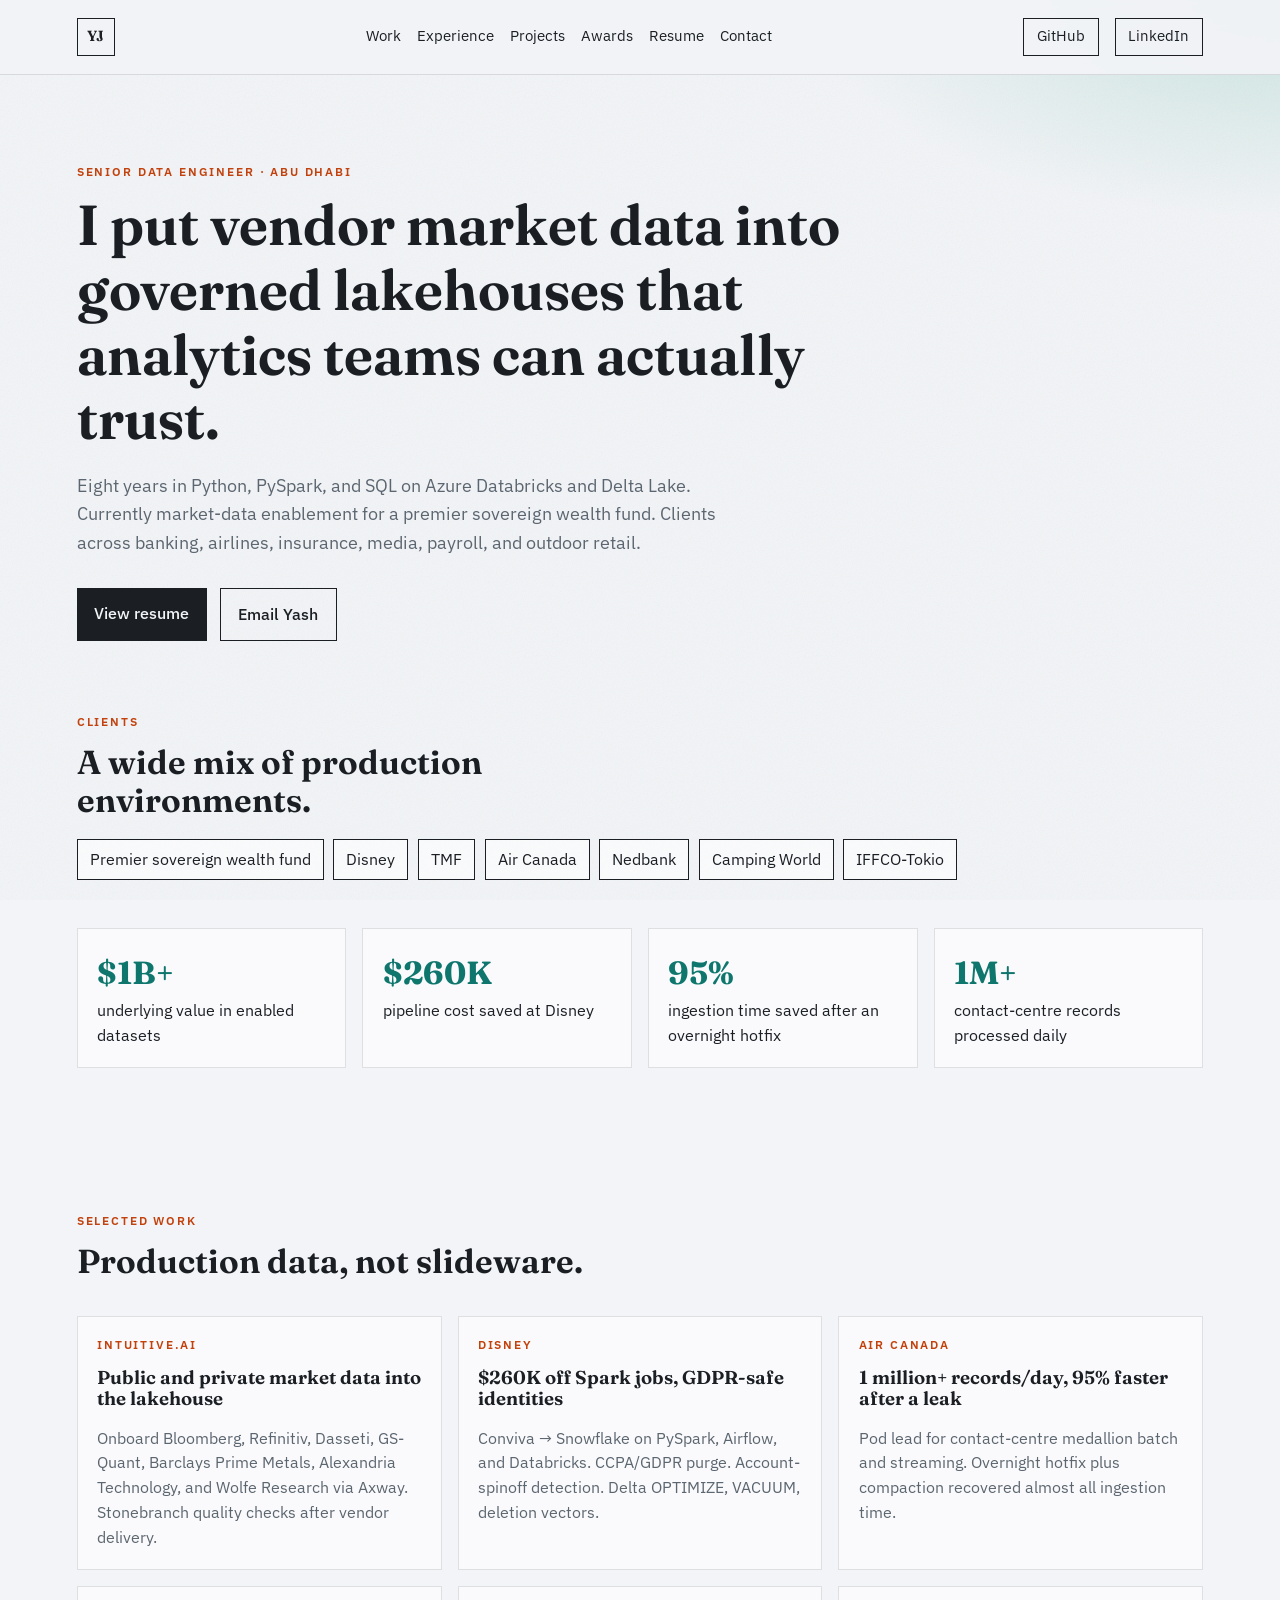
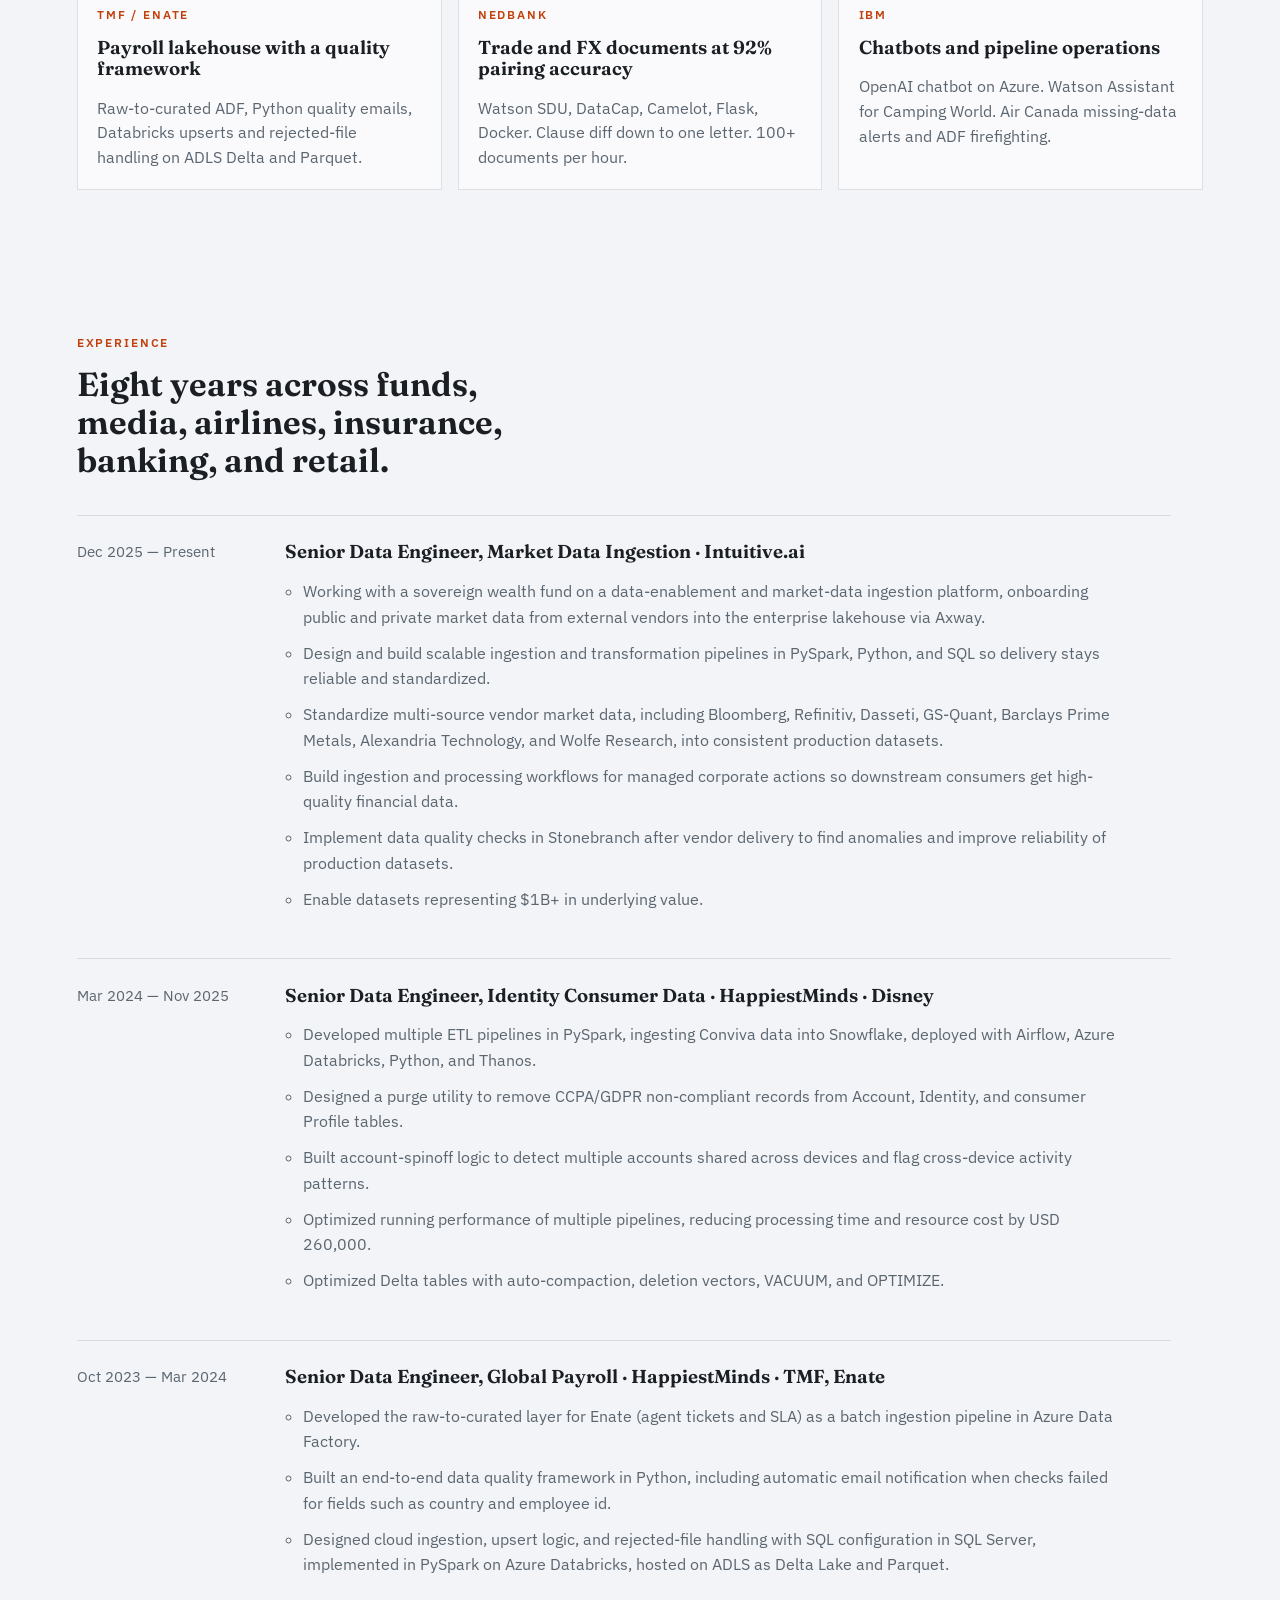
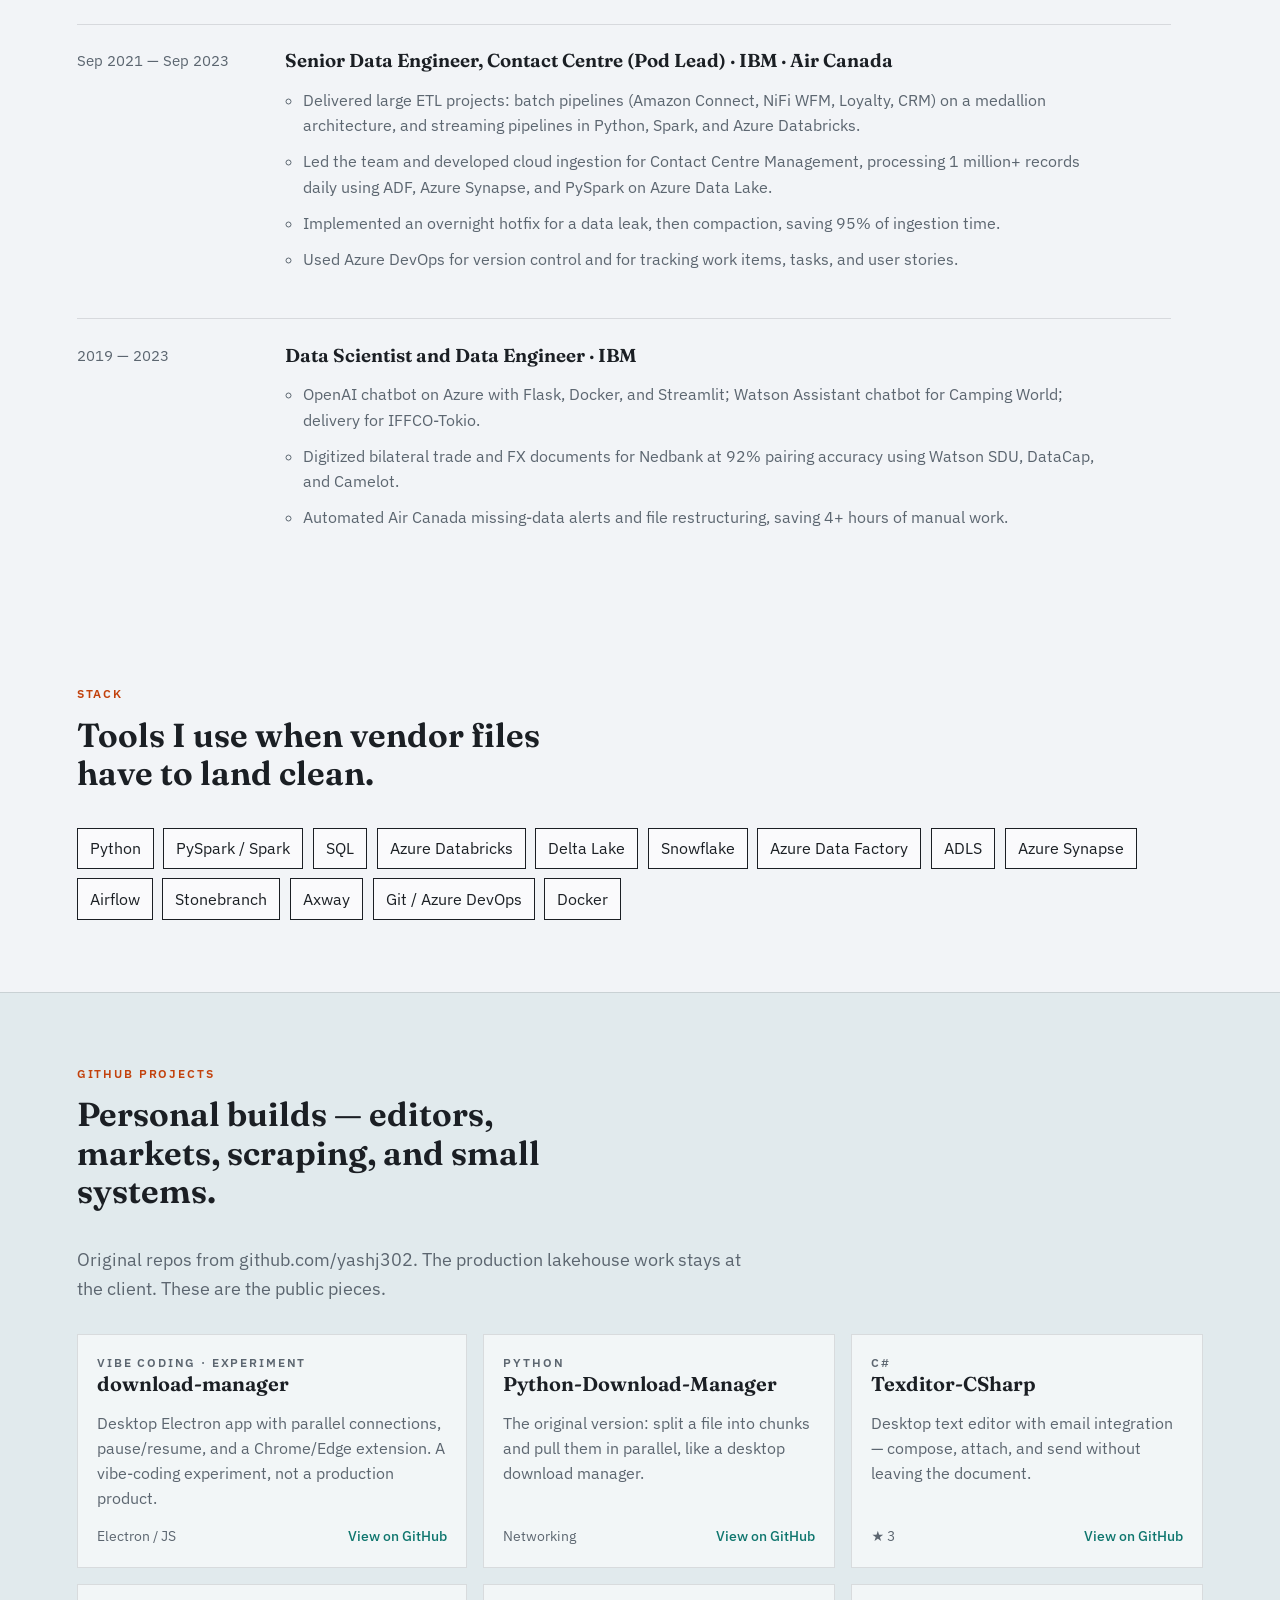
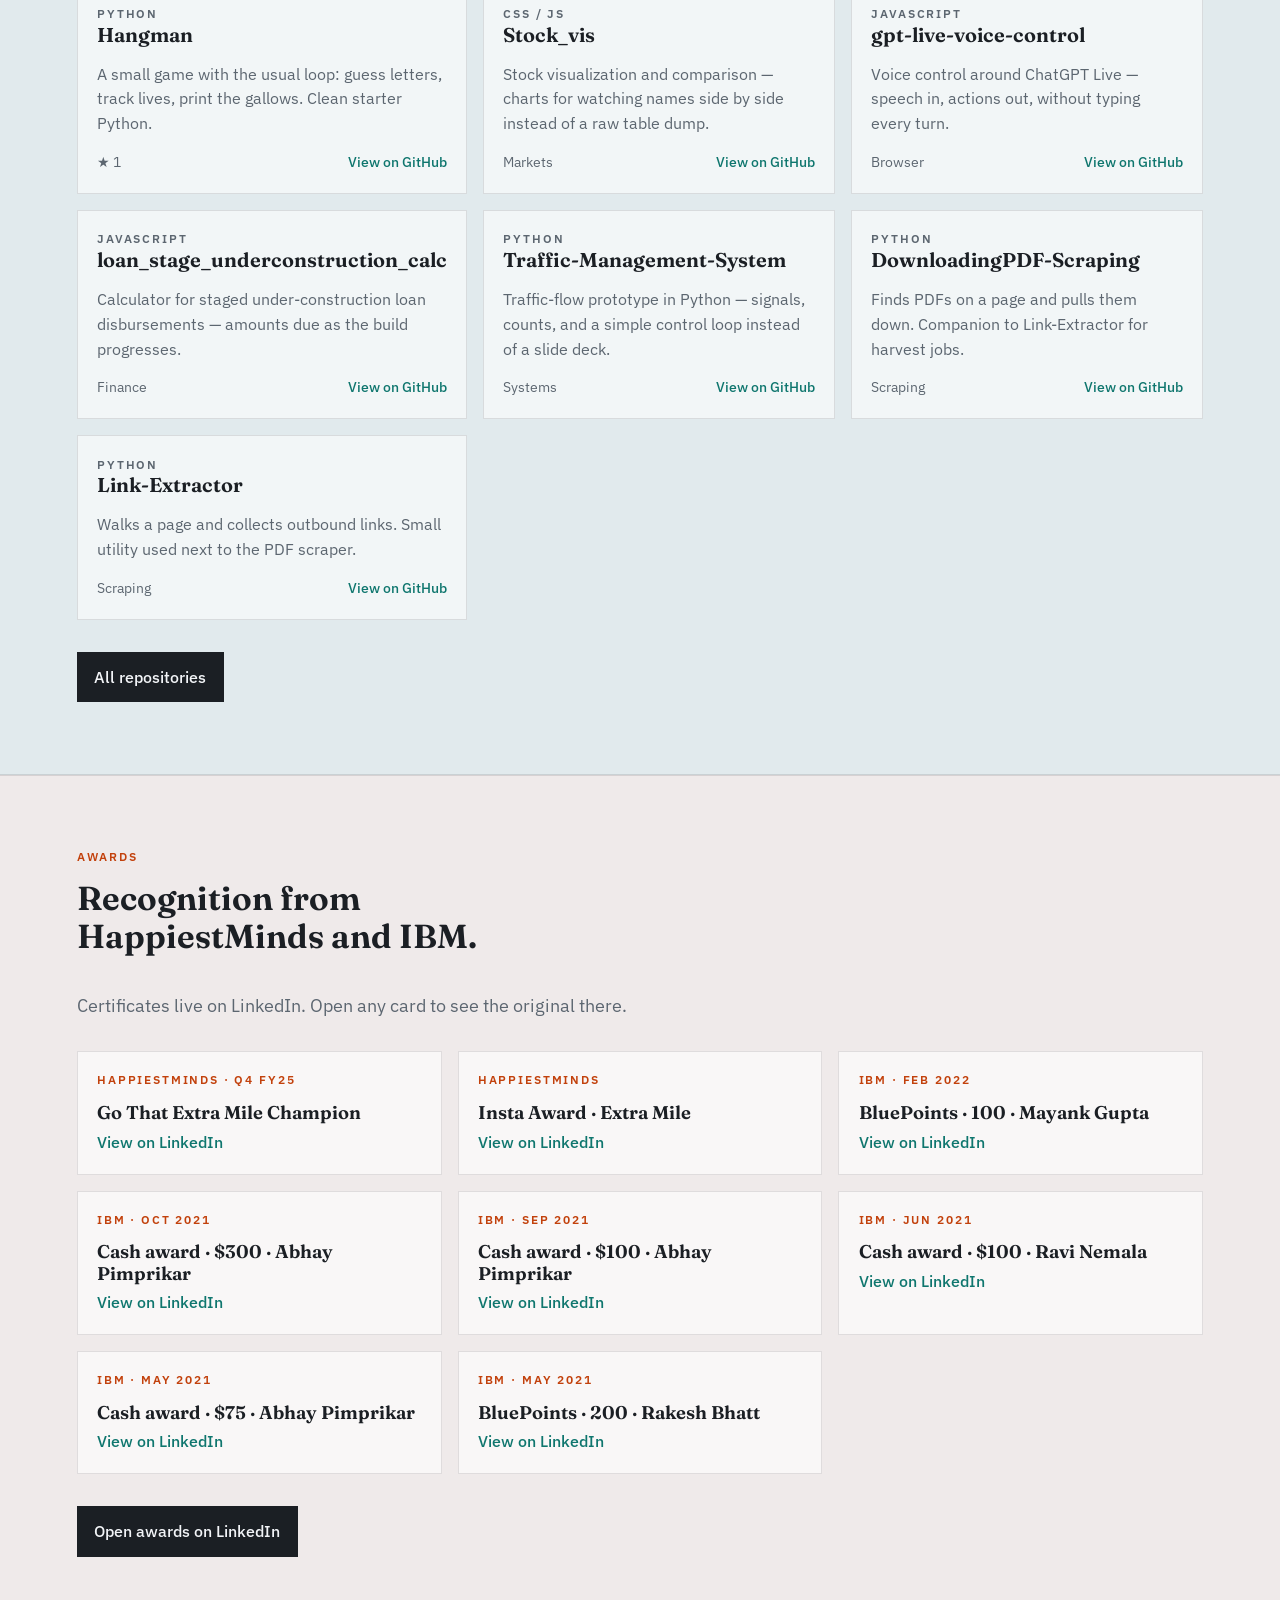
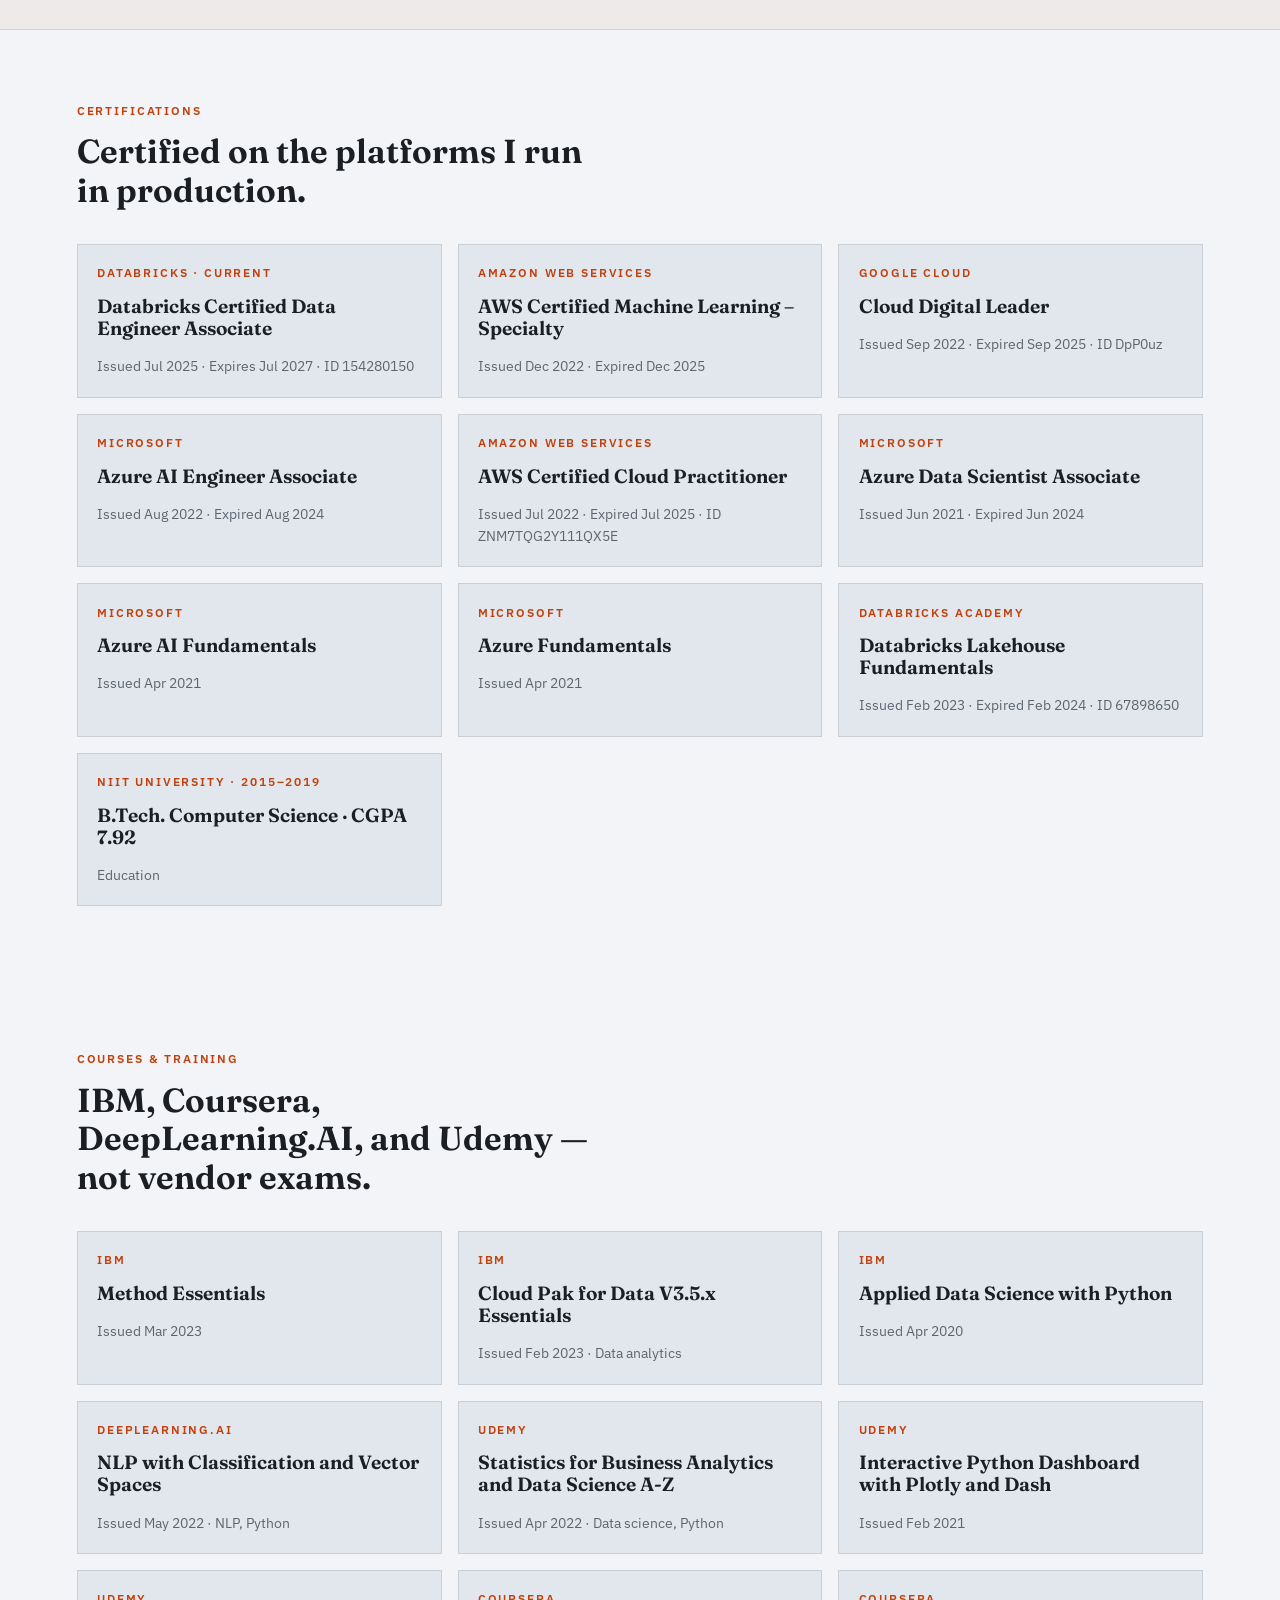
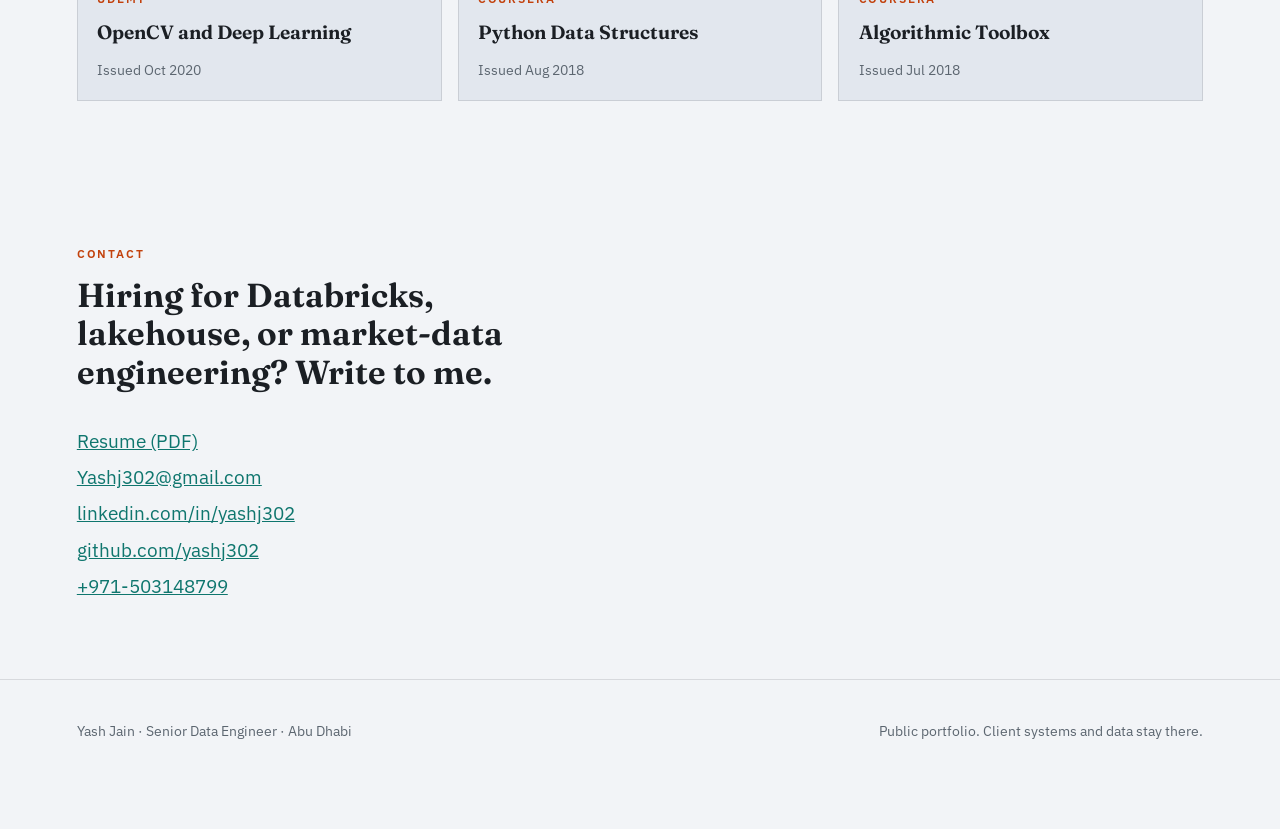
==== commit daf31ef5: "Put both download managers in the same project grid as the other repos." ====
--- a/index.html
+++ b/index.html
@@ -233,40 +233,28 @@
           Original repos from github.com/yashj302. The production lakehouse work stays at the client. These are the
           public pieces.
         </p>
-        <div class="download-pair">
-          <header class="pair-head">
-            <p class="eyebrow">Download managers</p>
-            <h3>Two versions of the same idea</h3>
+        <div class="project-grid">
+          <article>
+            <p class="kicker">Vibe coding · Experiment</p>
+            <h3>download-manager</h3>
             <p>
-              The original Python chunked downloader, then a later desktop app built as a vibe-coding experiment —
-              multi-connection downloads, pause/resume, and a Chrome/Edge extension.
+              Desktop Electron app with parallel connections, pause/resume, and a Chrome/Edge extension. A vibe-coding
+              experiment, not a production product.
             </p>
-          </header>
-          <div class="project-grid pair-grid">
-            <article>
-              <p class="kicker">Vibe coding · Experiment</p>
-              <h3>download-manager</h3>
-              <p>
-                Desktop download manager (Electron) with parallel connections, a download queue, and browser
-                integration. Built as a vibe-coding experiment, not a production product.
-              </p>
-              <div class="repo-meta">
-                <span>Electron / JS</span>
-                <a href="https://github.com/yashj302/download-manager" target="_blank" rel="noreferrer">View on GitHub</a>
-              </div>
-            </article>
-            <article>
-              <p class="kicker">Original · Python</p>
-              <h3>Python-Download-Manager</h3>
-              <p>Breaks a file into chunks and pulls them in parallel, the way a desktop download manager would.</p>
-              <div class="repo-meta">
-                <span>Networking</span>
-                <a href="https://github.com/yashj302/Python-Download-Manager" target="_blank" rel="noreferrer">View on GitHub</a>
-              </div>
-            </article>
-          </div>
-        </div>
-        <div class="project-grid">
+            <div class="repo-meta">
+              <span>Electron / JS</span>
+              <a href="https://github.com/yashj302/download-manager" target="_blank" rel="noreferrer">View on GitHub</a>
+            </div>
+          </article>
+          <article>
+            <p class="kicker">Python</p>
+            <h3>Python-Download-Manager</h3>
+            <p>The original version: split a file into chunks and pull them in parallel, like a desktop download manager.</p>
+            <div class="repo-meta">
+              <span>Networking</span>
+              <a href="https://github.com/yashj302/Python-Download-Manager" target="_blank" rel="noreferrer">View on GitHub</a>
+            </div>
+          </article>
           <article>
             <p class="kicker">C#</p>
             <h3>Texditor-CSharp</h3>
--- a/styles.css
+++ b/styles.css
@@ -248,26 +248,6 @@
   font-weight: 500;
 }
 
-.download-pair {
-  margin: 0 0 1.5rem;
-}
-
-.pair-head h3 {
-  font-family: Fraunces, Georgia, serif;
-  font-size: 1.45rem;
-  margin: 0.2rem 0 0.5rem;
-}
-
-.pair-head p:not(.eyebrow) {
-  color: var(--muted);
-  max-width: 42rem;
-  margin: 0 0 1rem;
-}
-
-.pair-grid {
-  grid-template-columns: 1fr 1fr;
-}
-
 .projects {
   background: rgba(15, 118, 110, 0.07);
   border-top: 1px solid var(--line);
@@ -457,7 +437,6 @@
   .card-row,
   .cases,
   .project-grid,
-  .pair-grid,
   .award-grid,
   .cert-grid,
   footer {
